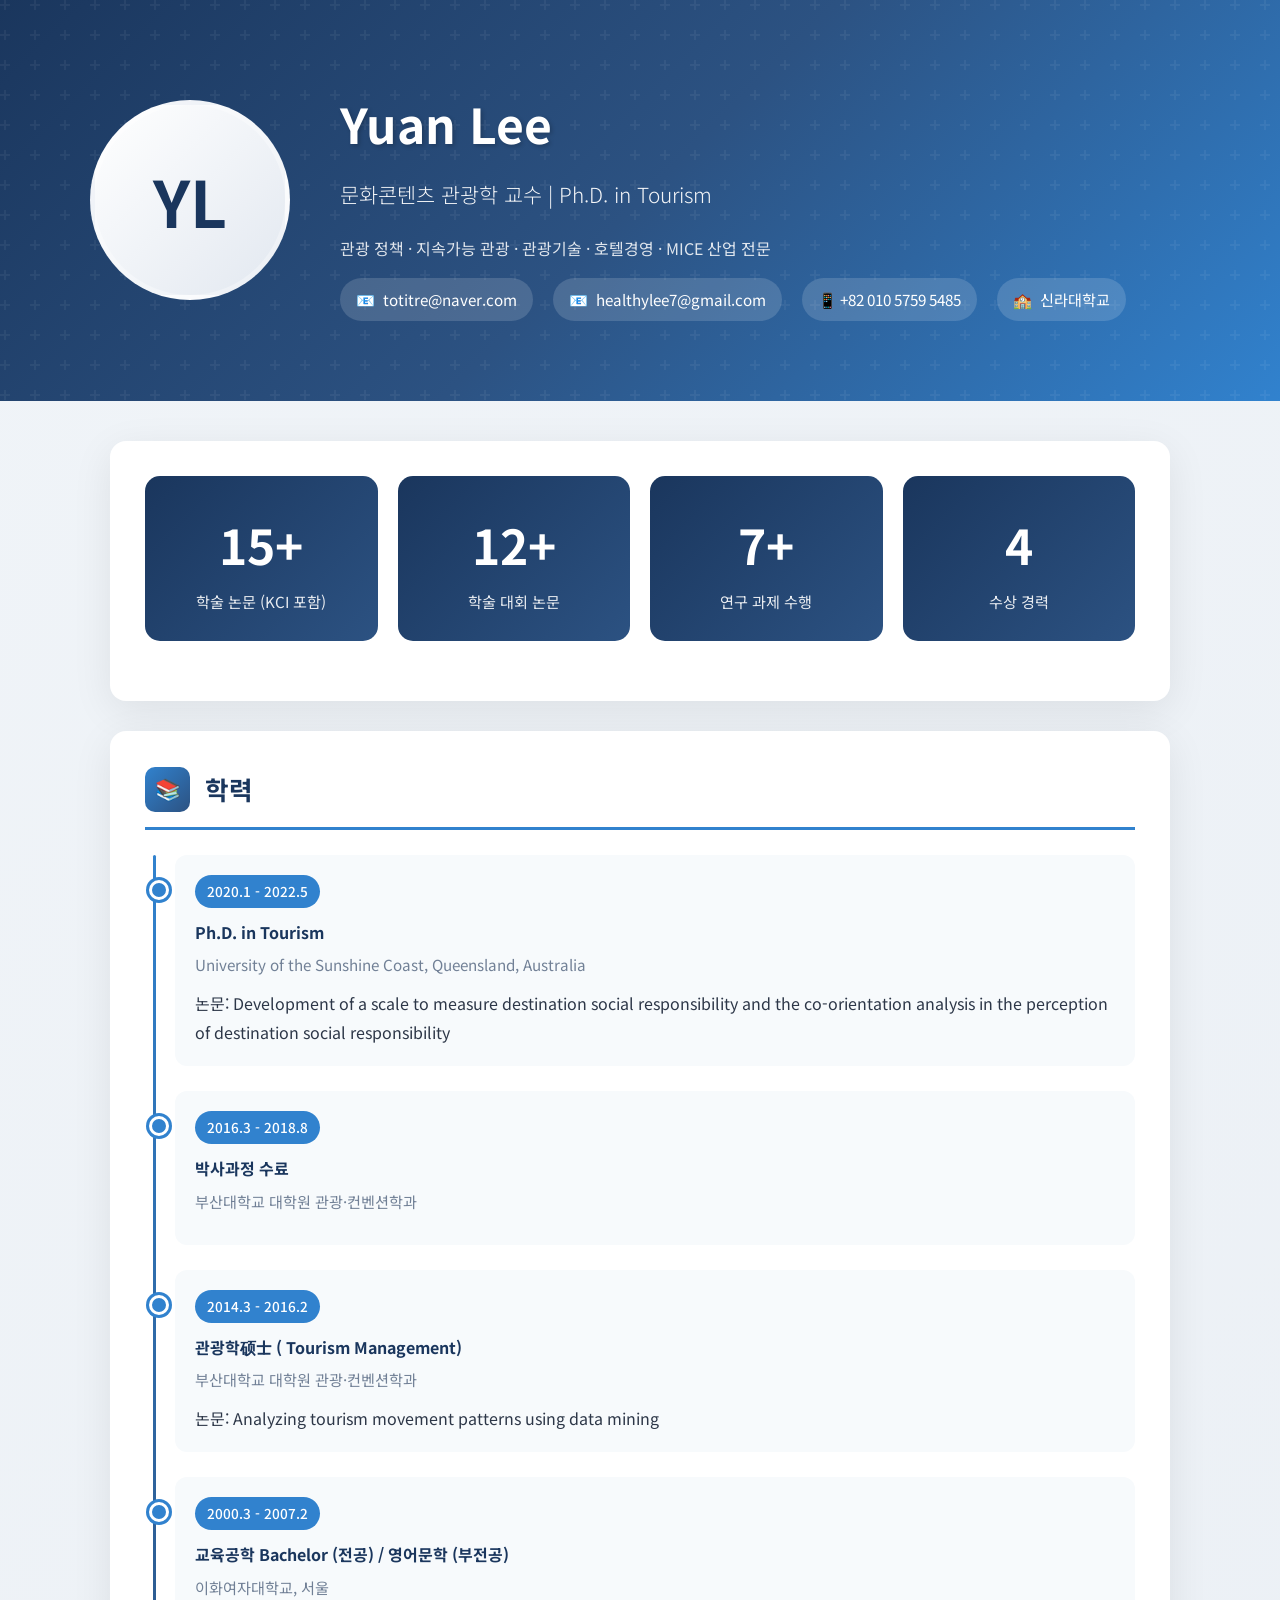
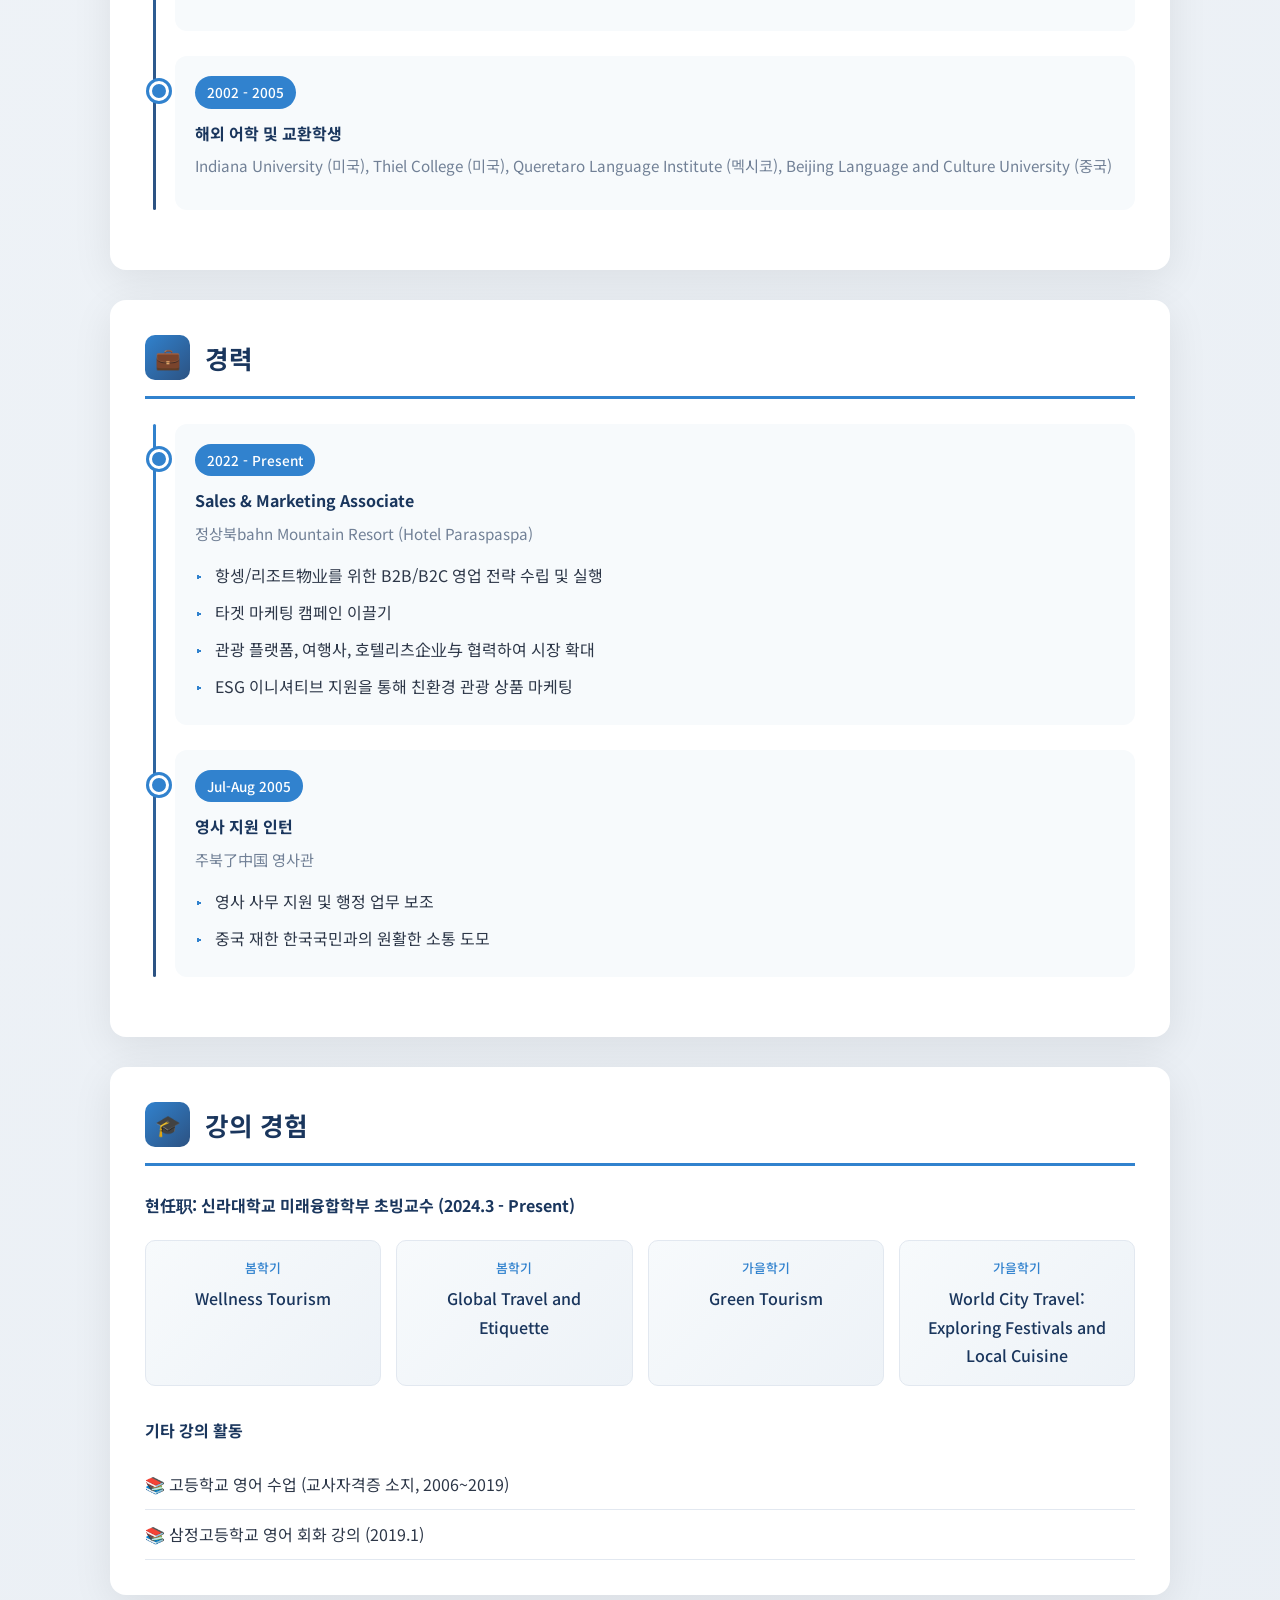
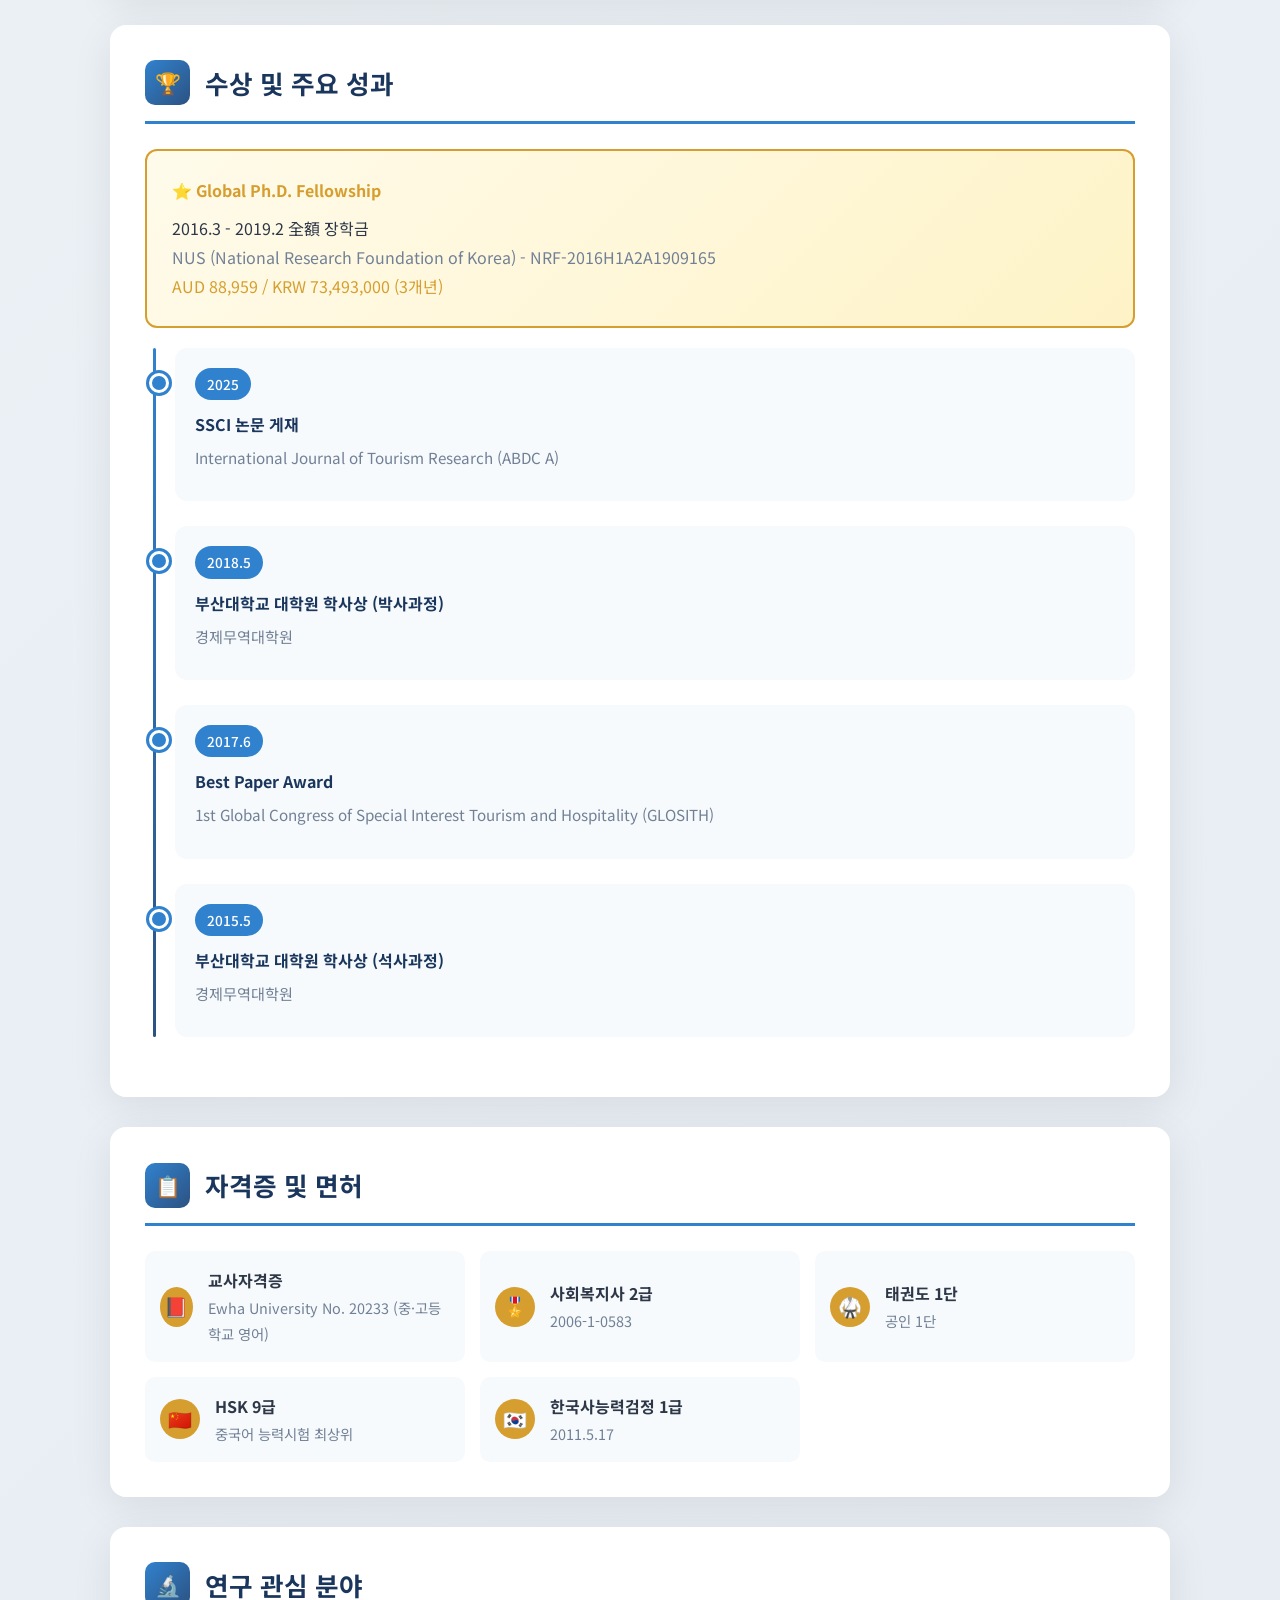
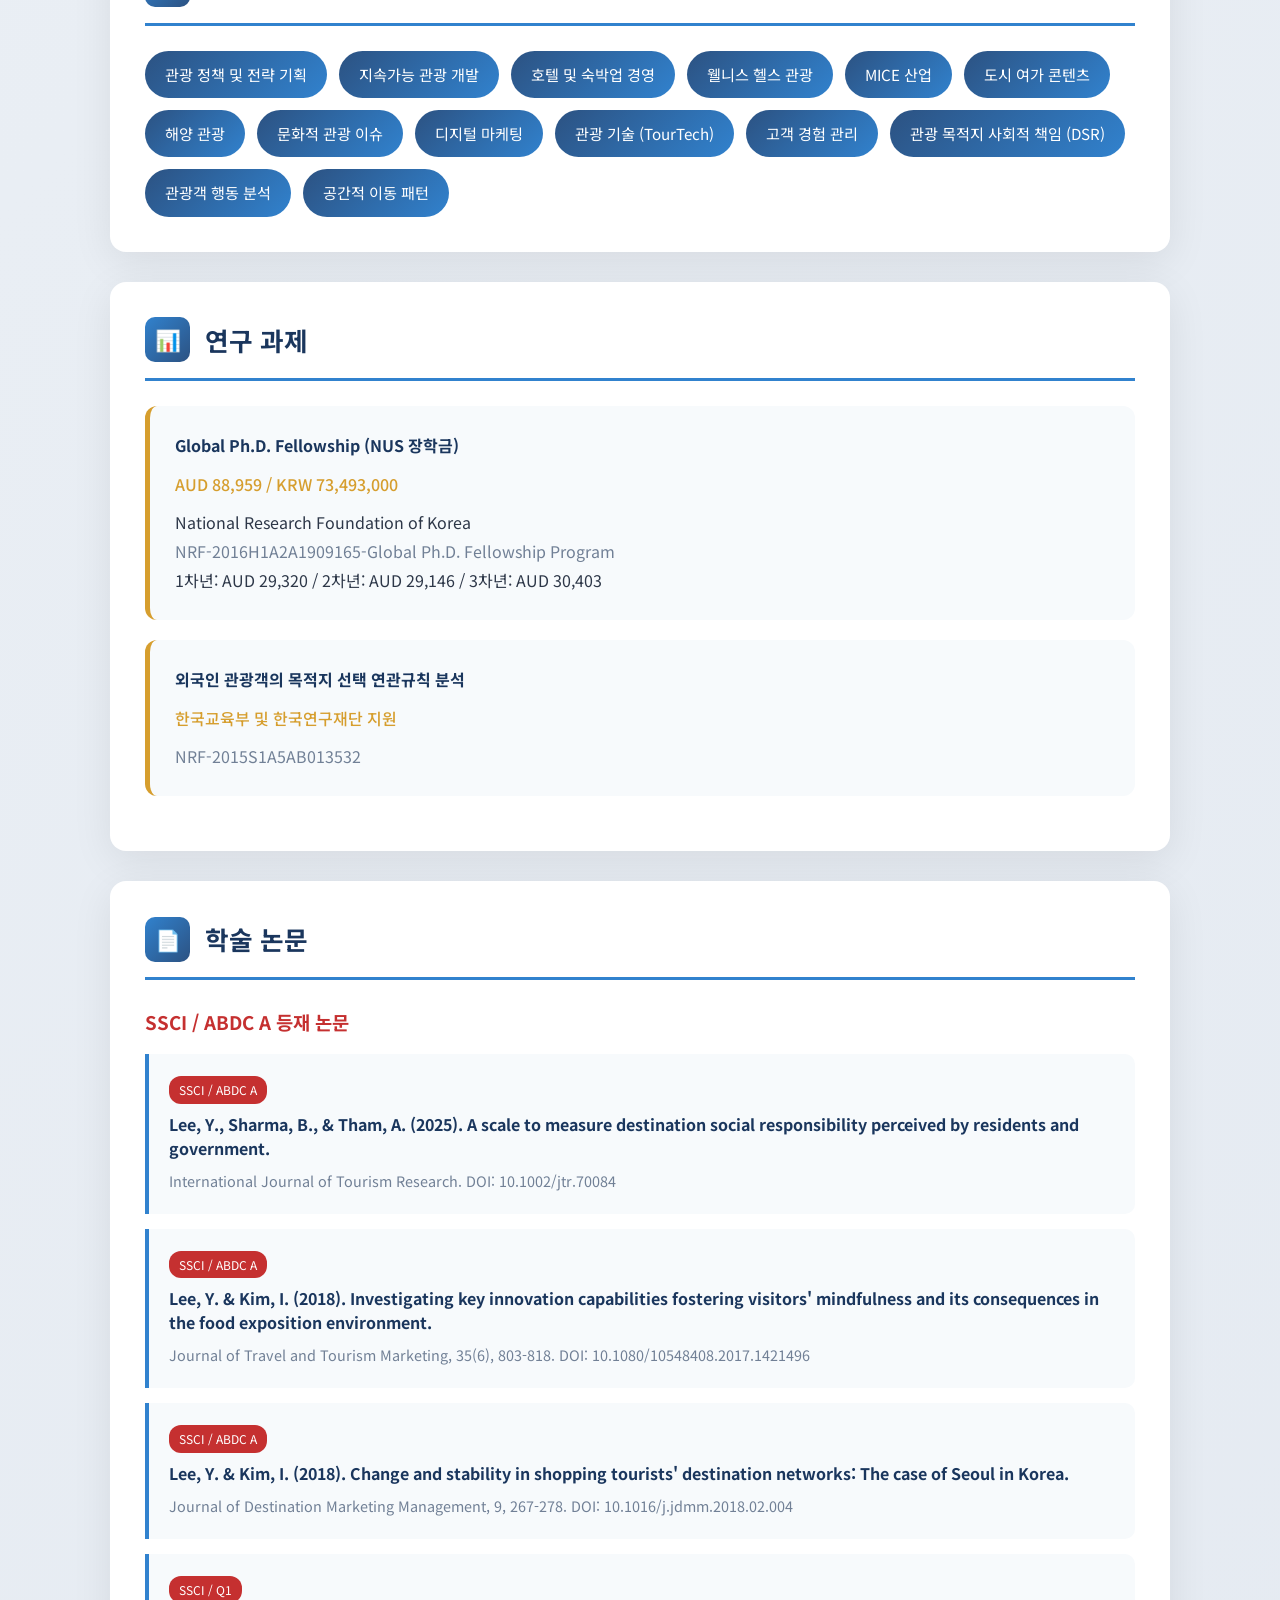
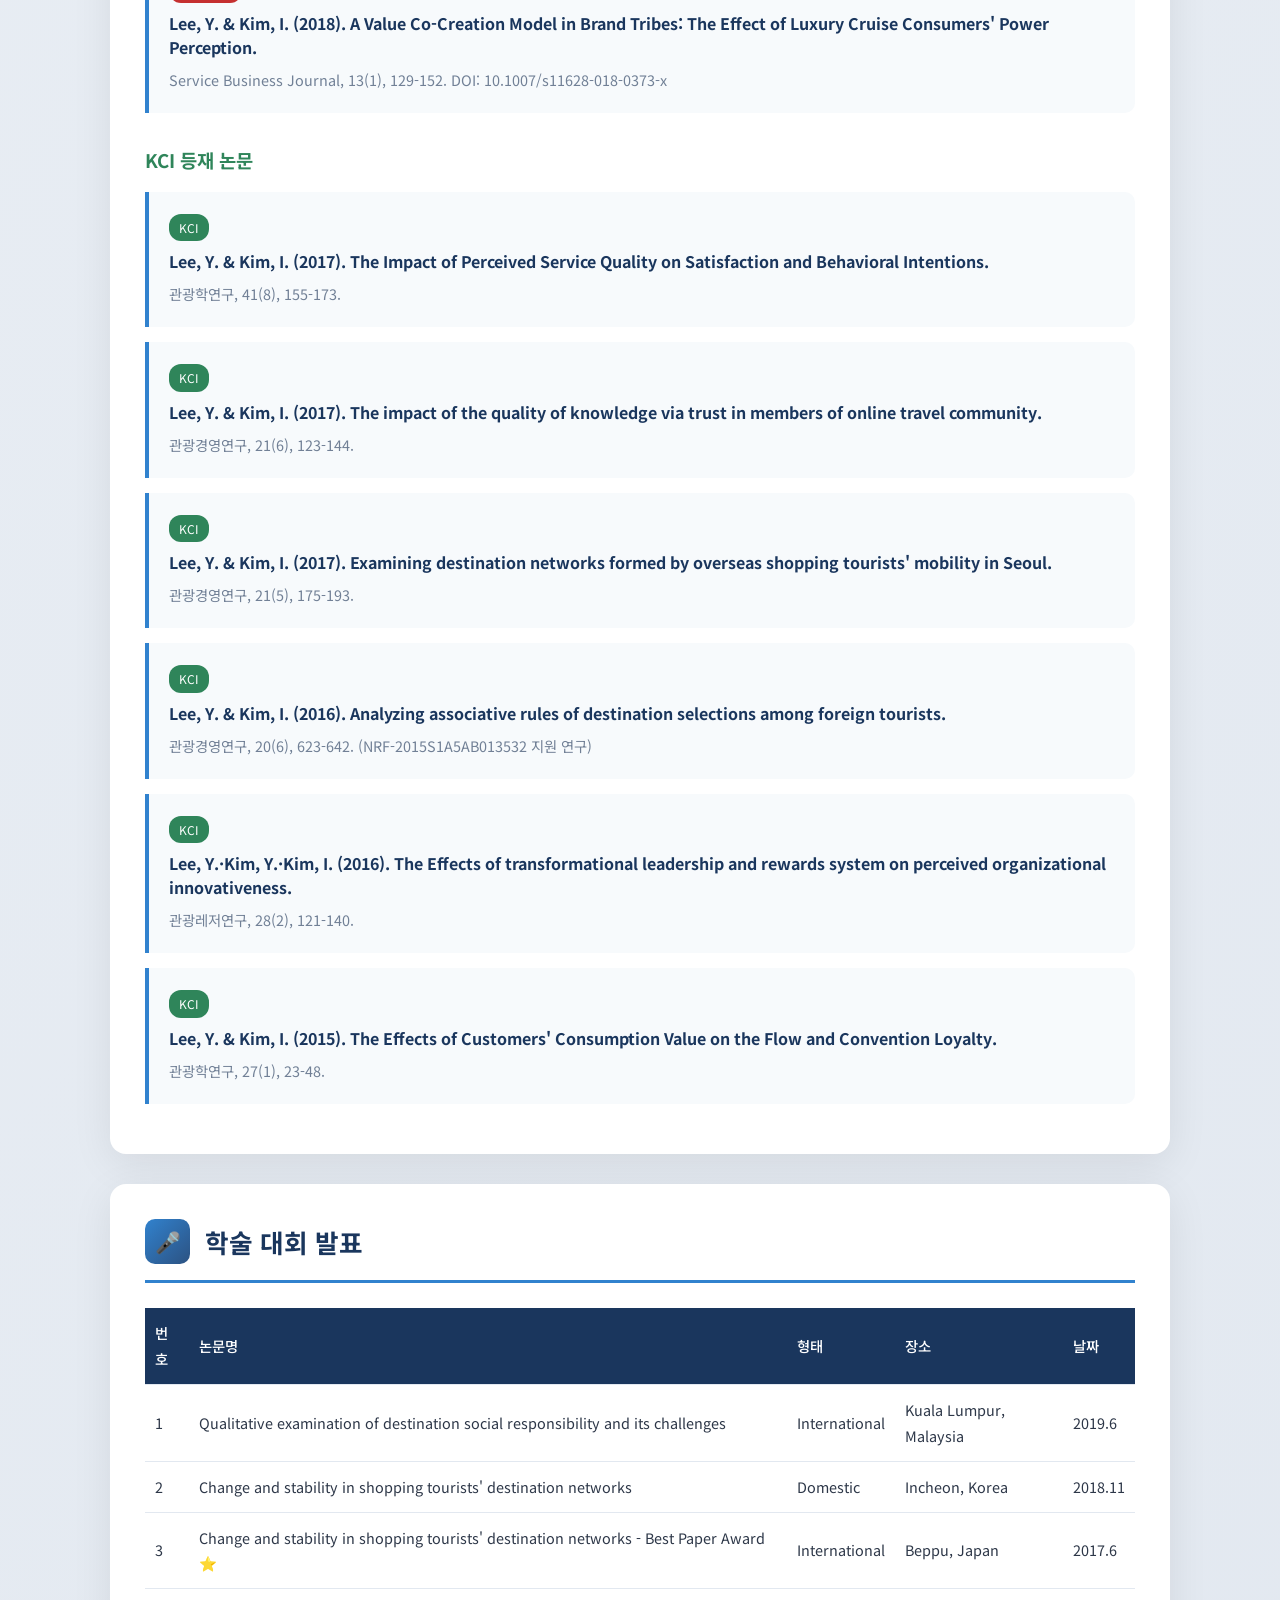
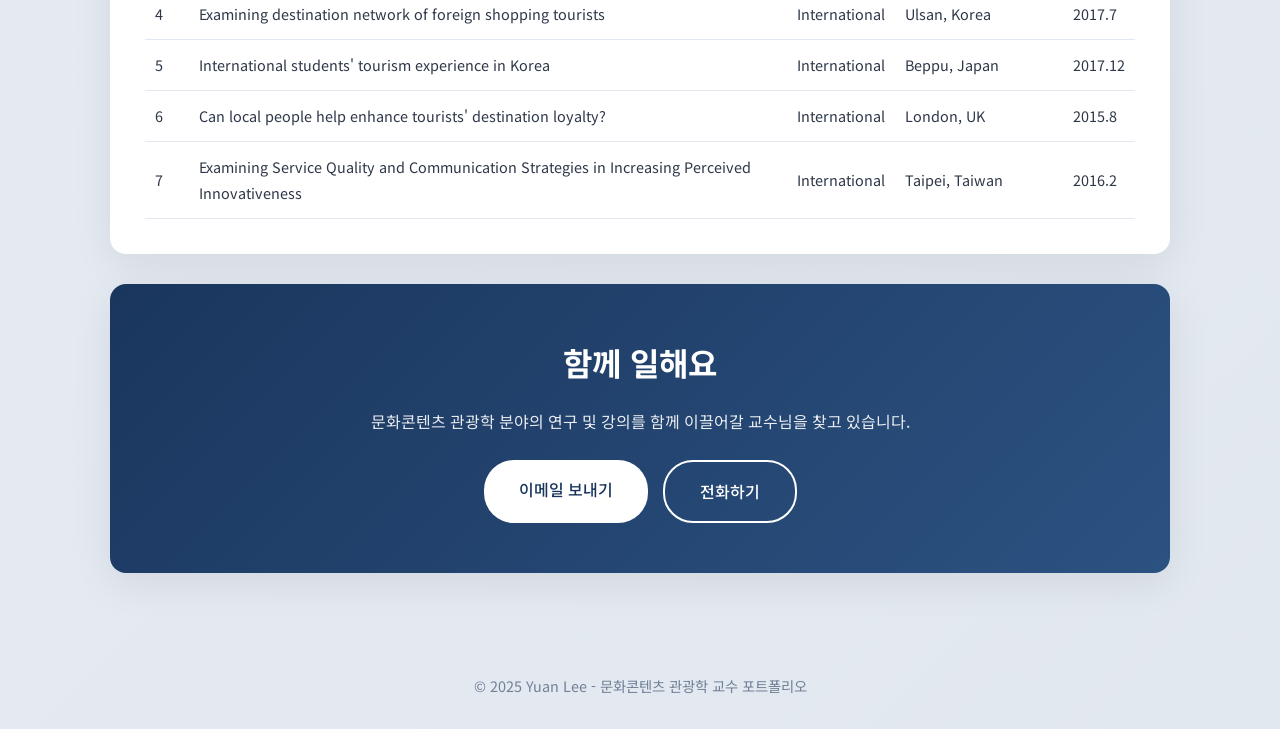
==== index.html @ a15c53d2 "Initial commit" ====
<!DOCTYPE html>
<html lang="ko">
<head>
  <meta charset="UTF-8">
  <meta name="viewport" content="width=device-width, initial-scale=1.0">
  <title>Yuan Lee - Professor CV</title>
  <link href="https://fonts.googleapis.com/css2?family=Noto+Sans+KR:wght@300;400;500;700&display=swap" rel="stylesheet">
  <style>
    * { margin: 0; padding: 0; box-sizing: border-box; }
    
    :root {
      --primary: #1a365d;
      --secondary: #2c5282;
      --accent: #3182ce;
      --gold: #d69e2e;
      --light: #f7fafc;
      --text: #2d3748;
      --muted: #718096;
    }
    
    body {
      font-family: 'Noto Sans KR', sans-serif;
      background: linear-gradient(135deg, #f0f4f8 0%, #e2e8f0 100%);
      color: var(--text);
      line-height: 1.8;
      min-height: 100vh;
    }
    
    .hero {
      background: linear-gradient(135deg, var(--primary) 0%, var(--secondary) 50%, var(--accent) 100%);
      color: white;
      padding: 80px 20px;
      position: relative;
      overflow: hidden;
    }
    
    .hero::before {
      content: '';
      position: absolute;
      top: 0;
      left: 0;
      right: 0;
      bottom: 0;
      background: url("data:image/svg+xml,%3Csvg width='60' height='60' viewBox='0 0 60 60' xmlns='http://www.w3.org/2000/svg'%3E%3Cg fill='none' fill-rule='evenodd'%3E%3Cg fill='%23ffffff' fill-opacity='0.05'%3E%3Cpath d='M36 34v-4h-2v4h-4v2h4v4h2v-4h4v-2h-4zm0-30V0h-2v4h-4v2h4v4h2V6h4V4h-4zM6 34v-4H4v4H0v2h4v4h2v-4h4v-2H6zM6 4V0H4v4H0v2h4v4h2V6h4V4H6z'/%3E%3C/g%3E%3C/g%3E%3C/svg%3E");
    }
    
    .hero-content {
      max-width: 1100px;
      margin: 0 auto;
      display: flex;
      align-items: center;
      gap: 50px;
      position: relative;
      z-index: 1;
    }
    
    .profile-img {
      width: 200px;
      height: 200px;
      border-radius: 50%;
      border: 5px solid rgba(255,255,255,0.3);
      background: linear-gradient(135deg, #fff 0%, #e2e8f0 100%);
      display: flex;
      align-items: center;
      justify-content: center;
      font-size: 4rem;
      color: var(--primary);
      font-weight: 700;
      flex-shrink: 0;
    }
    
    .hero-text h1 {
      font-size: 3rem;
      margin-bottom: 10px;
      text-shadow: 2px 2px 4px rgba(0,0,0,0.2);
    }
    
    .hero-text .title {
      font-size: 1.3rem;
      opacity: 0.95;
      margin-bottom: 20px;
      font-weight: 300;
    }
    
    .contact-info {
      display: flex;
      flex-wrap: wrap;
      gap: 20px;
      margin-top: 15px;
    }
    
    .contact-item {
      display: flex;
      align-items: center;
      gap: 8px;
      background: rgba(255,255,255,0.15);
      padding: 8px 16px;
      border-radius: 25px;
      font-size: 0.95rem;
    }
    
    .contact-item a {
      color: white;
      text-decoration: none;
    }
    
    .container {
      max-width: 1100px;
      margin: 0 auto;
      padding: 40px 20px;
    }
    
    .section {
      background: white;
      border-radius: 16px;
      padding: 35px;
      margin-bottom: 30px;
      box-shadow: 0 10px 40px rgba(0,0,0,0.08);
    }
    
    .section-title {
      display: flex;
      align-items: center;
      gap: 15px;
      margin-bottom: 25px;
      padding-bottom: 15px;
      border-bottom: 3px solid var(--accent);
    }
    
    .section-title h2 {
      color: var(--primary);
      font-size: 1.6rem;
    }
    
    .section-title .icon {
      width: 45px;
      height: 45px;
      background: linear-gradient(135deg, var(--accent), var(--secondary));
      border-radius: 10px;
      display: flex;
      align-items: center;
      justify-content: center;
      color: white;
      font-size: 1.3rem;
    }
    
    .info-grid {
      display: grid;
      grid-template-columns: repeat(auto-fit, minmax(280px, 1fr));
      gap: 20px;
    }
    
    .info-card {
      background: var(--light);
      padding: 20px;
      border-radius: 12px;
      border-left: 4px solid var(--accent);
    }
    
    .info-card h4 {
      color: var(--primary);
      margin-bottom: 10px;
      font-size: 1.1rem;
    }
    
    .timeline {
      position: relative;
      padding-left: 30px;
    }
    
    .timeline::before {
      content: '';
      position: absolute;
      left: 8px;
      top: 0;
      bottom: 0;
      width: 3px;
      background: linear-gradient(to bottom, var(--accent), var(--secondary));
      border-radius: 3px;
    }
    
    .timeline-item {
      position: relative;
      margin-bottom: 25px;
      padding: 20px;
      background: var(--light);
      border-radius: 12px;
      transition: transform 0.3s, box-shadow 0.3s;
    }
    
    .timeline-item:hover {
      transform: translateX(5px);
      box-shadow: 0 5px 20px rgba(0,0,0,0.1);
    }
    
    .timeline-item::before {
      content: '';
      position: absolute;
      left: -26px;
      top: 25px;
      width: 14px;
      height: 14px;
      background: var(--accent);
      border-radius: 50%;
      border: 3px solid white;
      box-shadow: 0 0 0 3px var(--accent);
    }
    
    .timeline-item .period {
      display: inline-block;
      background: var(--accent);
      color: white;
      padding: 4px 12px;
      border-radius: 20px;
      font-size: 0.85rem;
      font-weight: 500;
      margin-bottom: 10px;
    }
    
    .timeline-item h4 {
      color: var(--primary);
      margin-bottom: 5px;
    }
    
    .timeline-item .company {
      color: var(--muted);
      font-size: 0.95rem;
      margin-bottom: 10px;
    }
    
    .timeline-item ul {
      list-style: none;
      padding-left: 0;
    }
    
    .timeline-item li {
      padding: 4px 0;
      padding-left: 20px;
      position: relative;
    }
    
    .timeline-item li::before {
      content: "▸";
      position: absolute;
      left: 0;
      color: var(--accent);
    }
    
    .courses-grid {
      display: grid;
      grid-template-columns: repeat(auto-fit, minmax(220px, 1fr));
      gap: 15px;
    }
    
    .course-tag {
      background: linear-gradient(135deg, var(--light) 0%, #edf2f7 100%);
      padding: 15px 20px;
      border-radius: 10px;
      text-align: center;
      border: 1px solid #e2e8f0;
      transition: all 0.3s;
    }
    
    .course-tag:hover {
      border-color: var(--accent);
      transform: translateY(-3px);
      box-shadow: 0 5px 15px rgba(0,0,0,0.1);
    }
    
    .course-tag .semester {
      font-size: 0.8rem;
      color: var(--accent);
      font-weight: 500;
      margin-bottom: 5px;
    }
    
    .course-tag .name {
      font-weight: 500;
      color: var(--primary);
    }
    
    .skills-grid {
      display: flex;
      flex-wrap: wrap;
      gap: 12px;
    }
    
    .skill-tag {
      background: linear-gradient(135deg, var(--secondary), var(--accent));
      color: white;
      padding: 10px 20px;
      border-radius: 25px;
      font-size: 0.95rem;
      transition: transform 0.3s;
    }
    
    .skill-tag:hover {
      transform: scale(1.05);
    }
    
    .license-grid {
      display: grid;
      grid-template-columns: repeat(auto-fit, minmax(250px, 1fr));
      gap: 15px;
    }
    
    .license-item {
      display: flex;
      align-items: center;
      gap: 15px;
      padding: 15px;
      background: var(--light);
      border-radius: 10px;
    }
    
    .license-item .icon {
      width: 40px;
      height: 40px;
      background: var(--gold);
      border-radius: 50%;
      display: flex;
      align-items: center;
      justify-content: center;
      color: white;
      font-size: 1.2rem;
    }
    
    .award-highlight {
      background: linear-gradient(135deg, #fffbeb 0%, #fef3c7 100%);
      border: 2px solid var(--gold);
      border-radius: 12px;
      padding: 25px;
      margin-bottom: 20px;
    }
    
    .award-highlight h4 {
      color: var(--gold);
      margin-bottom: 10px;
    }
    
    .research-interest-table {
      width: 100%;
      border-collapse: collapse;
      margin-top: 15px;
    }
    
    .research-interest-table th,
    .research-interest-table td {
      padding: 15px;
      text-align: left;
      border-bottom: 1px solid #e2e8f0;
    }
    
    .research-interest-table th {
      background: var(--primary);
      color: white;
      font-weight: 500;
    }
    
    .research-interest-table tr:hover {
      background: var(--light);
    }
    
    .publication-list {
      list-style: none;
    }
    
    .publication-item {
      padding: 20px;
      border-left: 4px solid var(--accent);
      margin-bottom: 15px;
      background: var(--light);
      border-radius: 0 10px 10px 0;
      transition: transform 0.3s;
    }
    
    .publication-item:hover {
      transform: translateX(5px);
    }
    
    .publication-item .badge {
      display: inline-block;
      background: var(--accent);
      color: white;
      padding: 3px 10px;
      border-radius: 12px;
      font-size: 0.75rem;
      margin-bottom: 8px;
    }
    
    .publication-item .badge.ssci {
      background: #c53030;
    }
    
    .publication-item .badge.kci {
      background: #2f855a;
    }
    
    .publication-item h4 {
      color: var(--primary);
      font-size: 1rem;
      line-height: 1.5;
      margin-bottom: 8px;
    }
    
    .publication-item .meta {
      color: var(--muted);
      font-size: 0.9rem;
    }
    
    .publication-item a {
      color: var(--accent);
      text-decoration: none;
      display: inline-block;
      margin-top: 8px;
    }
    
    .publication-item a:hover {
      text-decoration: underline;
    }
    
    .stats-grid {
      display: grid;
      grid-template-columns: repeat(auto-fit, minmax(200px, 1fr));
      gap: 20px;
      margin-bottom: 25px;
    }
    
    .stat-card {
      text-align: center;
      padding: 25px;
      background: linear-gradient(135deg, var(--primary), var(--secondary));
      border-radius: 15px;
      color: white;
    }
    
    .stat-card .number {
      font-size: 3rem;
      font-weight: 700;
      display: block;
    }
    
    .stat-card .label {
      font-size: 0.95rem;
      opacity: 0.9;
    }
    
    .project-card {
      background: var(--light);
      padding: 25px;
      border-radius: 12px;
      margin-bottom: 20px;
      border-left: 5px solid var(--gold);
    }
    
    .project-card h4 {
      color: var(--primary);
      margin-bottom: 10px;
    }
    
    .project-card .funding {
      color: var(--gold);
      font-weight: 500;
      margin-bottom: 10px;
    }
    
    .conference-table {
      width: 100%;
      border-collapse: collapse;
      font-size: 0.9rem;
    }
    
    .conference-table th,
    .conference-table td {
      padding: 12px 10px;
      text-align: left;
      border-bottom: 1px solid #e2e8f0;
    }
    
    .conference-table th {
      background: var(--primary);
      color: white;
      font-weight: 500;
    }
    
    .conference-table tr:hover {
      background: var(--light);
    }
    
    .cta-section {
      background: linear-gradient(135deg, var(--primary), var(--secondary));
      color: white;
      padding: 50px;
      border-radius: 16px;
      text-align: center;
    }
    
    .cta-section h2 {
      font-size: 2rem;
      margin-bottom: 15px;
    }
    
    .cta-section p {
      opacity: 0.9;
      margin-bottom: 25px;
    }
    
    .cta-buttons {
      display: flex;
      justify-content: center;
      gap: 15px;
      flex-wrap: wrap;
    }
    
    .cta-btn {
      padding: 15px 35px;
      border-radius: 30px;
      text-decoration: none;
      font-weight: 500;
      transition: transform 0.3s, box-shadow 0.3s;
    }
    
    .cta-btn.primary {
      background: white;
      color: var(--primary);
    }
    
    .cta-btn.secondary {
      background: transparent;
      color: white;
      border: 2px solid white;
    }
    
    .cta-btn:hover {
      transform: translateY(-3px);
      box-shadow: 0 10px 30px rgba(0,0,0,0.2);
    }
    
    footer {
      text-align: center;
      padding: 30px;
      color: var(--muted);
      font-size: 0.9rem;
    }
    
    @media (max-width: 768px) {
      .hero-content {
        flex-direction: column;
        text-align: center;
      }
      
      .contact-info {
        justify-content: center;
      }
      
      .hero-text h1 {
        font-size: 2rem;
      }
      
      .section {
        padding: 25px 20px;
      }
      
      .stat-card .number {
        font-size: 2.5rem;
      }
    }
  </style>
</head>
<body>
  <header class="hero">
    <div class="hero-content">
      <div class="profile-img">YL</div>
      <div class="hero-text">
        <h1>Yuan Lee</h1>
        <p class="title">문화콘텐츠 관광학 교수 | Ph.D. in Tourism</p>
        <p style="opacity: 0.85; margin-bottom: 15px;">
          관광 정책 · 지속가능 관광 · 관광기술 · 호텔경영 · MICE 산업 전문
        </p>
        <div class="contact-info">
          <span class="contact-item">📧 <a href="mailto:totitre@naver.com">totitre@naver.com</a></span>
          <span class="contact-item">📧 <a href="mailto:healthylee7@gmail.com">healthylee7@gmail.com</a></span>
          <span class="contact-item">📱 +82 010 5759 5485</span>
          <span class="contact-item">🏫 <a href="https://future.silla.ac.kr" target="_blank">신라대학교</a></span>
        </div>
      </div>
    </div>
  </header>
  
  <main class="container">
    <section class="section">
      <div class="stats-grid">
        <div class="stat-card">
          <span class="number">15+</span>
          <span class="label"> 학술 논문 (KCI 포함)</span>
        </div>
        <div class="stat-card">
          <span class="number">12+</span>
          <span class="label"> 학술 대회 논문</span>
        </div>
        <div class="stat-card">
          <span class="number">7+</span>
          <span class="label"> 연구 과제 수행</span>
        </div>
        <div class="stat-card">
          <span class="number">4</span>
          <span class="label"> 수상 경력</span>
        </div>
      </div>
    </section>
    
    <section class="section">
      <div class="section-title">
        <div class="icon">📚</div>
        <h2>학력</h2>
      </div>
      <div class="timeline">
        <div class="timeline-item">
          <span class="period">2020.1 - 2022.5</span>
          <h4>Ph.D. in Tourism</h4>
          <p class="company">University of the Sunshine Coast, Queensland, Australia</p>
          <p>논문: Development of a scale to measure destination social responsibility and the co-orientation analysis in the perception of destination social responsibility</p>
        </div>
        <div class="timeline-item">
          <span class="period">2016.3 - 2018.8</span>
          <h4>박사과정 수료</h4>
          <p class="company">부산대학교 대학원 관광·컨벤션학과</p>
        </div>
        <div class="timeline-item">
          <span class="period">2014.3 - 2016.2</span>
          <h4> 관광학硕士 ( Tourism Management)</h4>
          <p class="company">부산대학교 대학원 관광·컨벤션학과</p>
          <p>논문: Analyzing tourism movement patterns using data mining</p>
        </div>
        <div class="timeline-item">
          <span class="period">2000.3 - 2007.2</span>
          <h4> 교육공학 Bachelor (전공) / 영어문학 (부전공)</h4>
          <p class="company">이화여자대학교, 서울</p>
        </div>
        <div class="timeline-item">
          <span class="period">2002 - 2005</span>
          <h4> 해외 어학 및 교환학생</h4>
          <p class="company">Indiana University (미국), Thiel College (미국), Queretaro Language Institute (멕시코), Beijing Language and Culture University (중국)</p>
        </div>
      </div>
    </section>
    
    <section class="section">
      <div class="section-title">
        <div class="icon">💼</div>
        <h2>경력</h2>
      </div>
      <div class="timeline">
        <div class="timeline-item">
          <span class="period">2022 - Present</span>
          <h4> Sales & Marketing Associate</h4>
          <p class="company">정상북bahn Mountain Resort (Hotel Paraspaspa)</p>
          <ul>
            <li>항셍/리조트物业를 위한 B2B/B2C 영업 전략 수립 및 실행</li>
            <li>타겟 마케팅 캠페인 이끌기</li>
            <li>관광 플랫폼, 여행사, 호텔리츠企业与 협력하여 시장 확대</li>
            <li>ESG 이니셔티브 지원을 통해 친환경 관광 상품 마케팅</li>
          </ul>
        </div>
        <div class="timeline-item">
          <span class="period">Jul-Aug 2005</span>
          <h4> 영사 지원 인턴</h4>
          <p class="company">주북了中国 영사관</p>
          <ul>
            <li>영사 사무 지원 및 행정 업무 보조</li>
            <li>중국 재한 한국국민과의 원활한 소통 도모</li>
          </ul>
        </div>
      </div>
    </section>
    
    <section class="section">
      <div class="section-title">
        <div class="icon">🎓</div>
        <h2>강의 경험</h2>
      </div>
      <div style="margin-bottom: 20px;">
        <h4 style="color: var(--primary); margin-bottom: 15px;">현任职: 신라대학교 미래융합학부 초빙교수 (2024.3 - Present)</h4>
      </div>
      <div class="courses-grid">
        <div class="course-tag">
          <div class="semester">봄학기</div>
          <div class="name">Wellness Tourism</div>
        </div>
        <div class="course-tag">
          <div class="semester">봄학기</div>
          <div class="name">Global Travel and Etiquette</div>
        </div>
        <div class="course-tag">
          <div class="semester">가을학기</div>
          <div class="name">Green Tourism</div>
        </div>
        <div class="course-tag">
          <div class="semester">가을학기</div>
          <div class="name">World City Travel: Exploring Festivals and Local Cuisine</div>
        </div>
      </div>
      
      <div style="margin-top: 30px;">
        <h4 style="color: var(--primary); margin-bottom: 15px;">기타 강의 활동</h4>
        <ul style="list-style: none;">
          <li style="padding: 10px 0; border-bottom: 1px solid #e2e8f0;">📚 고등학교 영어 수업 (교사자격증 소지, 2006~2019)</li>
          <li style="padding: 10px 0; border-bottom: 1px solid #e2e8f0;">📚 삼정고등학교 영어 회화 강의 (2019.1)</li>
        </ul>
      </div>
    </section>
    
    <section class="section">
      <div class="section-title">
        <div class="icon">🏆</div>
        <h2>수상 및 주요 성과</h2>
      </div>
      
      <div class="award-highlight">
        <h4>⭐ Global Ph.D. Fellowship</h4>
        <p>2016.3 - 2019.2 全額 장학금</p>
        <p style="color: var(--muted);">NUS (National Research Foundation of Korea) - NRF-2016H1A2A1909165</p>
        <p style="color: var(--gold);">AUD 88,959 / KRW 73,493,000 (3개년)</p>
      </div>
      
      <div class="timeline">
        <div class="timeline-item">
          <span class="period">2025</span>
          <h4>SSCI 논문 게재</h4>
          <p class="company">International Journal of Tourism Research (ABDC A)</p>
        </div>
        <div class="timeline-item">
          <span class="period">2018.5</span>
          <h4>부산대학교 대학원 학사상 (박사과정)</h4>
          <p class="company">경제무역대학원</p>
        </div>
        <div class="timeline-item">
          <span class="period">2017.6</span>
          <h4>Best Paper Award</h4>
          <p class="company">1st Global Congress of Special Interest Tourism and Hospitality (GLOSITH)</p>
        </div>
        <div class="timeline-item">
          <span class="period">2015.5</span>
          <h4>부산대학교 대학원 학사상 (석사과정)</h4>
          <p class="company">경제무역대학원</p>
        </div>
      </div>
    </section>
    
    <section class="section">
      <div class="section-title">
        <div class="icon">📋</div>
        <h2>자격증 및 면허</h2>
      </div>
      <div class="license-grid">
        <div class="license-item">
          <div class="icon">📕</div>
          <div>
            <strong>교사자격증</strong>
            <p style="color: var(--muted); font-size: 0.9rem;">Ewha University No. 20233 (중·고등학교 영어)</p>
          </div>
        </div>
        <div class="license-item">
          <div class="icon">🎖️</div>
          <div>
            <strong>사회복지사 2급</strong>
            <p style="color: var(--muted); font-size: 0.9rem;">2006-1-0583</p>
          </div>
        </div>
        <div class="license-item">
          <div class="icon">🥋</div>
          <div>
            <strong>태권도 1단</strong>
            <p style="color: var(--muted); font-size: 0.9rem;">공인 1단</p>
          </div>
        </div>
        <div class="license-item">
          <div class="icon">🇨🇳</div>
          <div>
            <strong>HSK 9급</strong>
            <p style="color: var(--muted); font-size: 0.9rem;">중국어 능력시험 최상위</p>
          </div>
        </div>
        <div class="license-item">
          <div class="icon">🇰🇷</div>
          <div>
            <strong>한국사능력검정 1급</strong>
            <p style="color: var(--muted); font-size: 0.9rem;">2011.5.17</p>
          </div>
        </div>
      </div>
    </section>
    
    <section class="section">
      <div class="section-title">
        <div class="icon">🔬</div>
        <h2>연구 관심 분야</h2>
      </div>
      <div class="skills-grid">
        <span class="skill-tag">관광 정책 및 전략 기획</span>
        <span class="skill-tag">지속가능 관광 개발</span>
        <span class="skill-tag">호텔 및 숙박업 경영</span>
        <span class="skill-tag">웰니스 헬스 관광</span>
        <span class="skill-tag">MICE 산업</span>
        <span class="skill-tag">도시 여가 콘텐츠</span>
        <span class="skill-tag">해양 관광</span>
        <span class="skill-tag">문화적 관광 이슈</span>
        <span class="skill-tag">디지털 마케팅</span>
        <span class="skill-tag">관광 기술 (TourTech)</span>
        <span class="skill-tag">고객 경험 관리</span>
        <span class="skill-tag">관광 목적지 사회적 책임 (DSR)</span>
        <span class="skill-tag">관광객 행동 분석</span>
        <span class="skill-tag">공간적 이동 패턴</span>
      </div>
    </section>
    
    <section class="section">
      <div class="section-title">
        <div class="icon">📊</div>
        <h2>연구 과제</h2>
      </div>
      <div class="project-card">
        <h4>Global Ph.D. Fellowship (NUS 장학금)</h4>
        <p class="funding">AUD 88,959 / KRW 73,493,000</p>
        <p>National Research Foundation of Korea</p>
        <p style="color: var(--muted);">NRF-2016H1A2A1909165-Global Ph.D. Fellowship Program</p>
        <p>1차년: AUD 29,320 / 2차년: AUD 29,146 / 3차년: AUD 30,403</p>
      </div>
      <div class="project-card">
        <h4>외국인 관광객의 목적지 선택 연관규칙 분석</h4>
        <p class="funding">한국교육부 및 한국연구재단 지원</p>
        <p style="color: var(--muted);">NRF-2015S1A5AB013532</p>
      </div>
    </section>
    
    <section class="section">
      <div class="section-title">
        <div class="icon">📄</div>
        <h2>학술 논문</h2>
      </div>
      
      <h3 style="color: #c53030; margin: 20px 0 15px;">SSCI / ABDC A 등재 논문</h3>
      <ul class="publication-list">
        <li class="publication-item">
          <span class="badge ssci">SSCI / ABDC A</span>
          <h4>Lee, Y., Sharma, B., & Tham, A. (2025). A scale to measure destination social responsibility perceived by residents and government.</h4>
          <p class="meta">International Journal of Tourism Research. DOI: 10.1002/jtr.70084</p>
        </li>
        <li class="publication-item">
          <span class="badge ssci">SSCI / ABDC A</span>
          <h4>Lee, Y. & Kim, I. (2018). Investigating key innovation capabilities fostering visitors' mindfulness and its consequences in the food exposition environment.</h4>
          <p class="meta">Journal of Travel and Tourism Marketing, 35(6), 803-818. DOI: 10.1080/10548408.2017.1421496</p>
        </li>
        <li class="publication-item">
          <span class="badge ssci">SSCI / ABDC A</span>
          <h4>Lee, Y. & Kim, I. (2018). Change and stability in shopping tourists' destination networks: The case of Seoul in Korea.</h4>
          <p class="meta">Journal of Destination Marketing Management, 9, 267-278. DOI: 10.1016/j.jdmm.2018.02.004</p>
        </li>
        <li class="publication-item">
          <span class="badge ssci">SSCI / Q1</span>
          <h4>Lee, Y. & Kim, I. (2018). A Value Co-Creation Model in Brand Tribes: The Effect of Luxury Cruise Consumers' Power Perception.</h4>
          <p class="meta">Service Business Journal, 13(1), 129-152. DOI: 10.1007/s11628-018-0373-x</p>
        </li>
      </ul>
      
      <h3 style="color: #2f855a; margin: 30px 0 15px;">KCI 등재 논문</h3>
      <ul class="publication-list">
        <li class="publication-item">
          <span class="badge kci">KCI</span>
          <h4>Lee, Y. & Kim, I. (2017). The Impact of Perceived Service Quality on Satisfaction and Behavioral Intentions.</h4>
          <p class="meta">관광학연구, 41(8), 155-173.</p>
        </li>
        <li class="publication-item">
          <span class="badge kci">KCI</span>
          <h4>Lee, Y. & Kim, I. (2017). The impact of the quality of knowledge via trust in members of online travel community.</h4>
          <p class="meta">관광경영연구, 21(6), 123-144.</p>
        </li>
        <li class="publication-item">
          <span class="badge kci">KCI</span>
          <h4>Lee, Y. & Kim, I. (2017). Examining destination networks formed by overseas shopping tourists' mobility in Seoul.</h4>
          <p class="meta">관광경영연구, 21(5), 175-193.</p>
        </li>
        <li class="publication-item">
          <span class="badge kci">KCI</span>
          <h4>Lee, Y. & Kim, I. (2016). Analyzing associative rules of destination selections among foreign tourists.</h4>
          <p class="meta">관광경영연구, 20(6), 623-642. (NRF-2015S1A5AB013532 지원 연구)</p>
        </li>
        <li class="publication-item">
          <span class="badge kci">KCI</span>
          <h4>Lee, Y.·Kim, Y.·Kim, I. (2016). The Effects of transformational leadership and rewards system on perceived organizational innovativeness.</h4>
          <p class="meta">관광레저연구, 28(2), 121-140.</p>
        </li>
        <li class="publication-item">
          <span class="badge kci">KCI</span>
          <h4>Lee, Y. & Kim, I. (2015). The Effects of Customers' Consumption Value on the Flow and Convention Loyalty.</h4>
          <p class="meta">관광학연구, 27(1), 23-48.</p>
        </li>
      </ul>
    </section>
    
    <section class="section">
      <div class="section-title">
        <div class="icon">🎤</div>
        <h2>학술 대회 발표</h2>
      </div>
      <div style="overflow-x: auto;">
        <table class="conference-table">
          <thead>
            <tr>
              <th>번호</th>
              <th>논문명</th>
              <th>형태</th>
              <th>장소</th>
              <th>날짜</th>
            </tr>
          </thead>
          <tbody>
            <tr>
              <td>1</td>
              <td>Qualitative examination of destination social responsibility and its challenges</td>
              <td>International</td>
              <td>Kuala Lumpur, Malaysia</td>
              <td>2019.6</td>
            </tr>
            <tr>
              <td>2</td>
              <td>Change and stability in shopping tourists' destination networks</td>
              <td>Domestic</td>
              <td>Incheon, Korea</td>
              <td>2018.11</td>
            </tr>
            <tr>
              <td>3</td>
              <td>Change and stability in shopping tourists' destination networks - Best Paper Award ⭐</td>
              <td>International</td>
              <td>Beppu, Japan</td>
              <td>2017.6</td>
            </tr>
            <tr>
              <td>4</td>
              <td>Examining destination network of foreign shopping tourists</td>
              <td>International</td>
              <td>Ulsan, Korea</td>
              <td>2017.7</td>
            </tr>
            <tr>
              <td>5</td>
              <td>International students' tourism experience in Korea</td>
              <td>International</td>
              <td>Beppu, Japan</td>
              <td>2017.12</td>
            </tr>
            <tr>
              <td>6</td>
              <td>Can local people help enhance tourists' destination loyalty?</td>
              <td>International</td>
              <td>London, UK</td>
              <td>2015.8</td>
            </tr>
            <tr>
              <td>7</td>
              <td>Examining Service Quality and Communication Strategies in Increasing Perceived Innovativeness</td>
              <td>International</td>
              <td>Taipei, Taiwan</td>
              <td>2016.2</td>
            </tr>
          </tbody>
        </table>
      </div>
    </section>
    
    <section class="section cta-section">
      <h2>함께 일해요</h2>
      <p>문화콘텐츠 관광학 분야의 연구 및 강의를 함께 이끌어갈 교수님을 찾고 있습니다.</p>
      <div class="cta-buttons">
        <a href="mailto:totitre@naver.com" class="cta-btn primary">이메일 보내기</a>
        <a href="tel:+821057595485" class="cta-btn secondary">전화하기</a>
      </div>
    </section>
  </main>
  
  <footer>
    <p>© 2025 Yuan Lee - 문화콘텐츠 관광학 교수 포트폴리오</p>
  </footer>
</body>
</html>
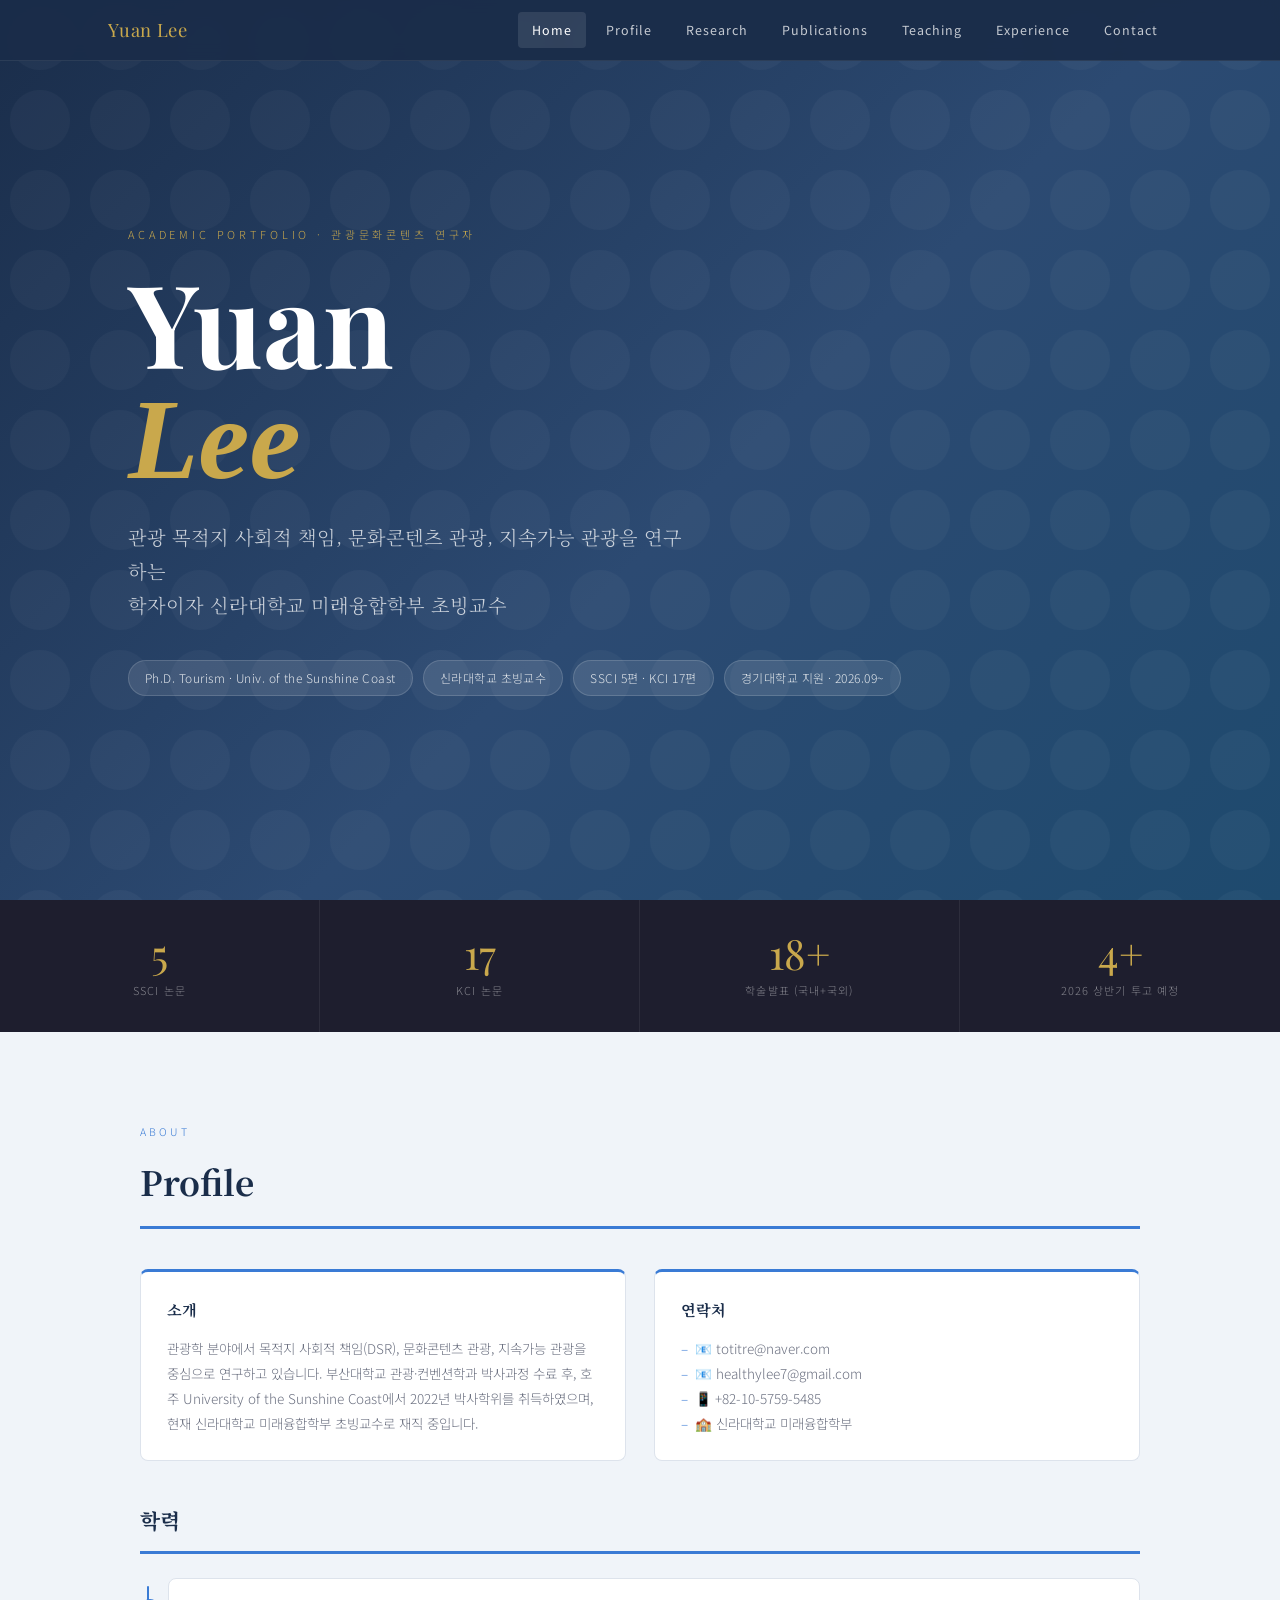
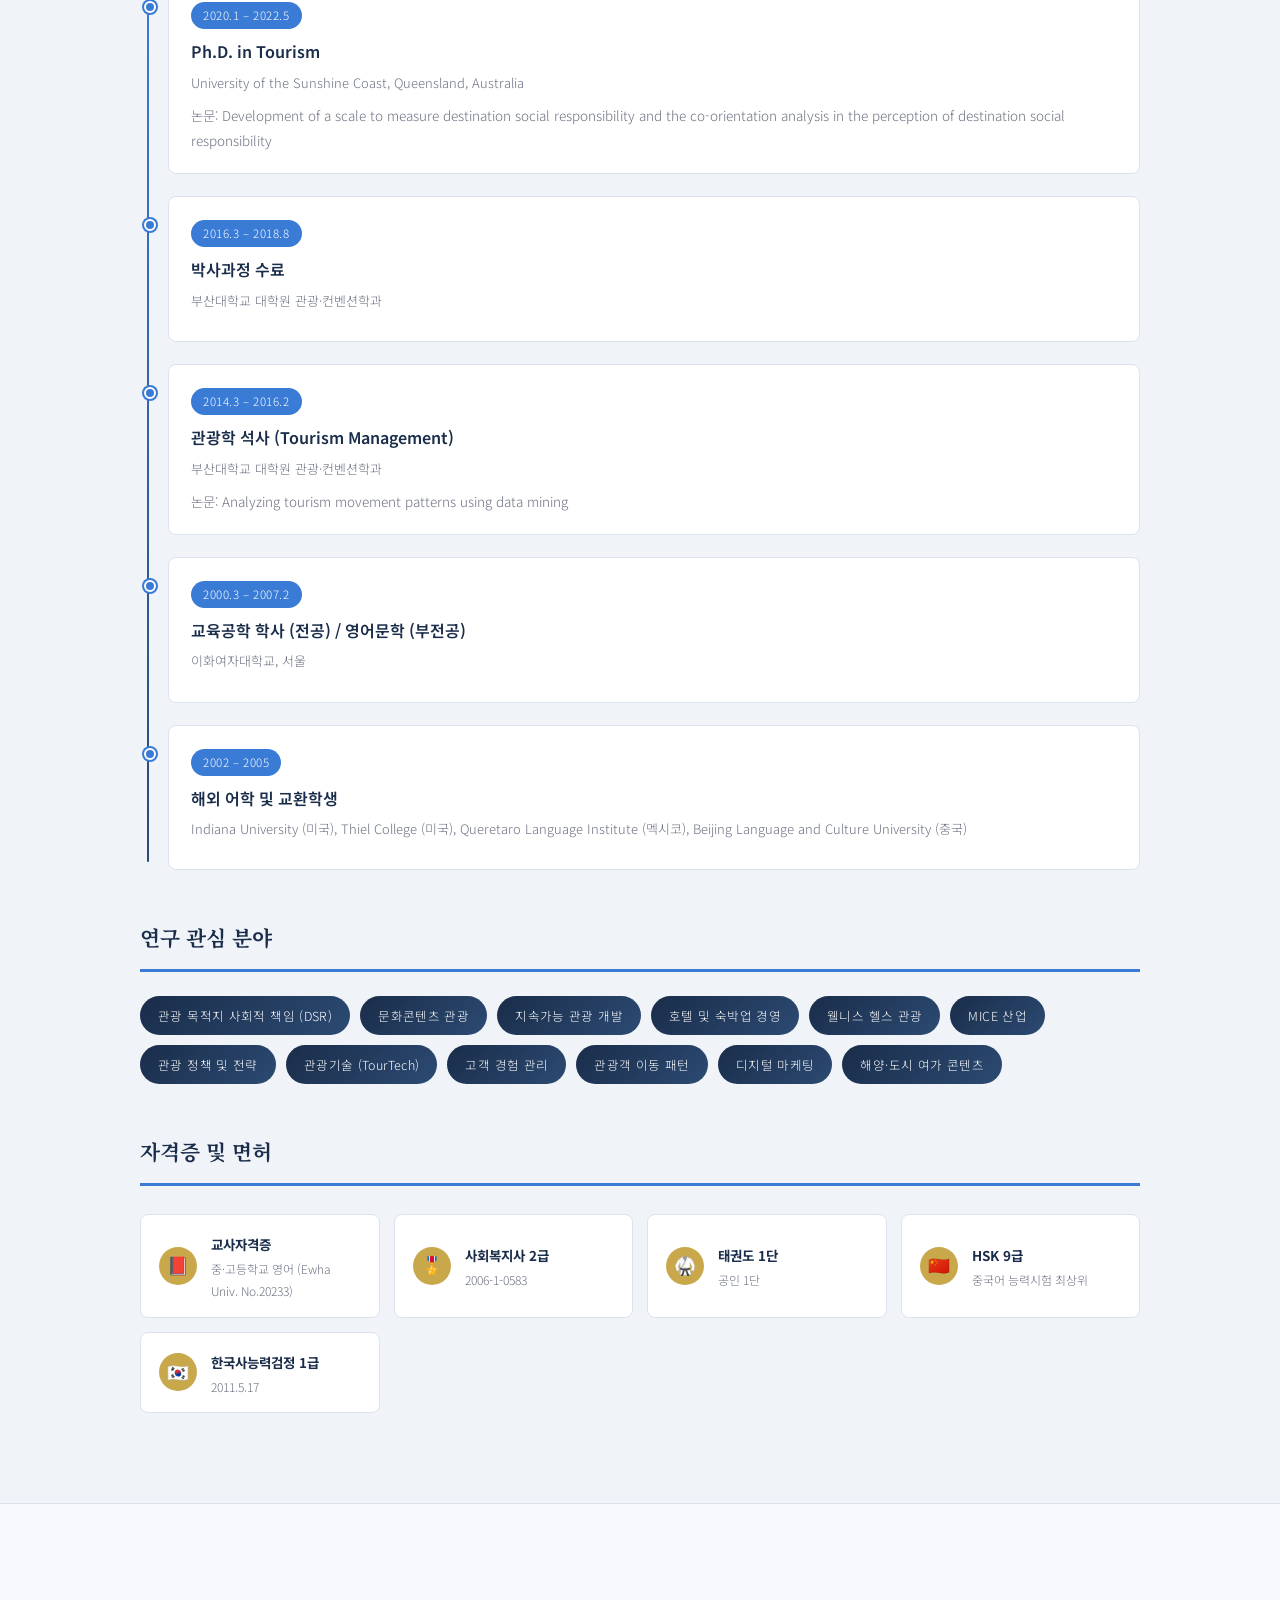
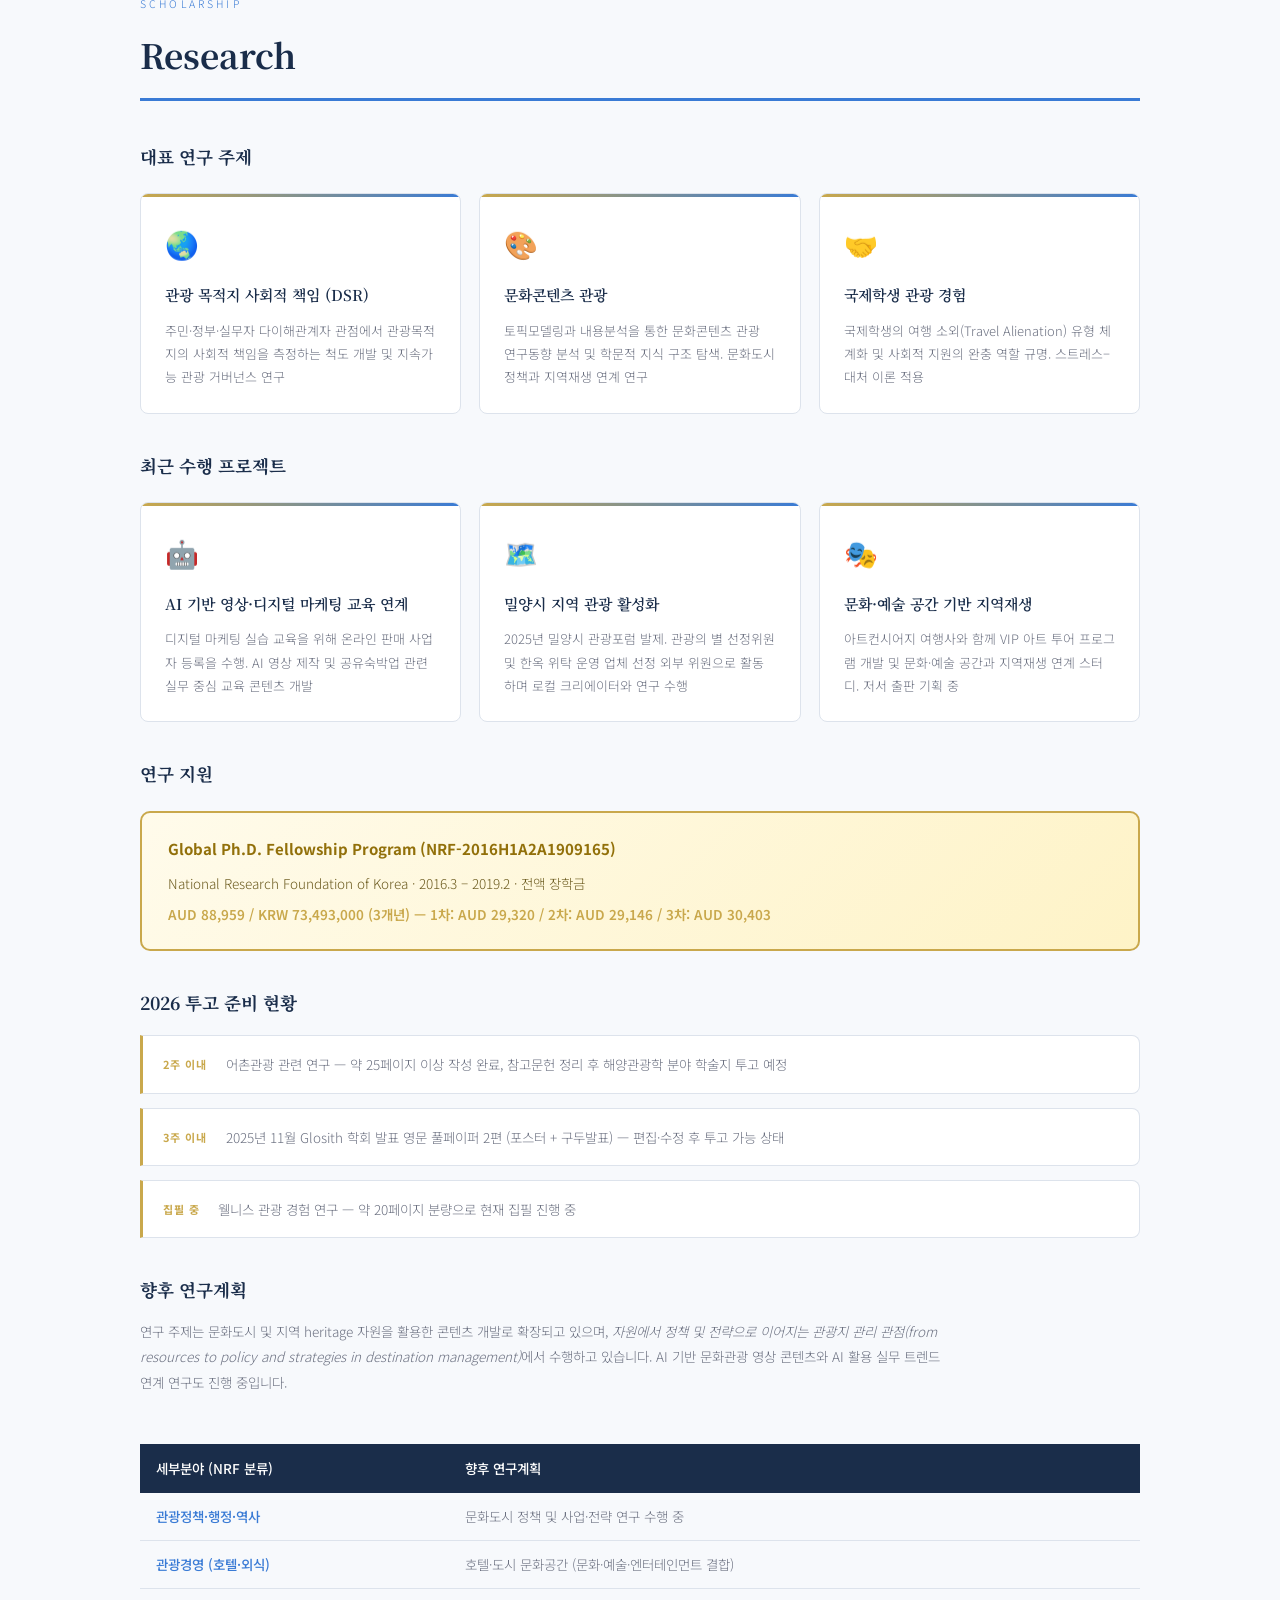
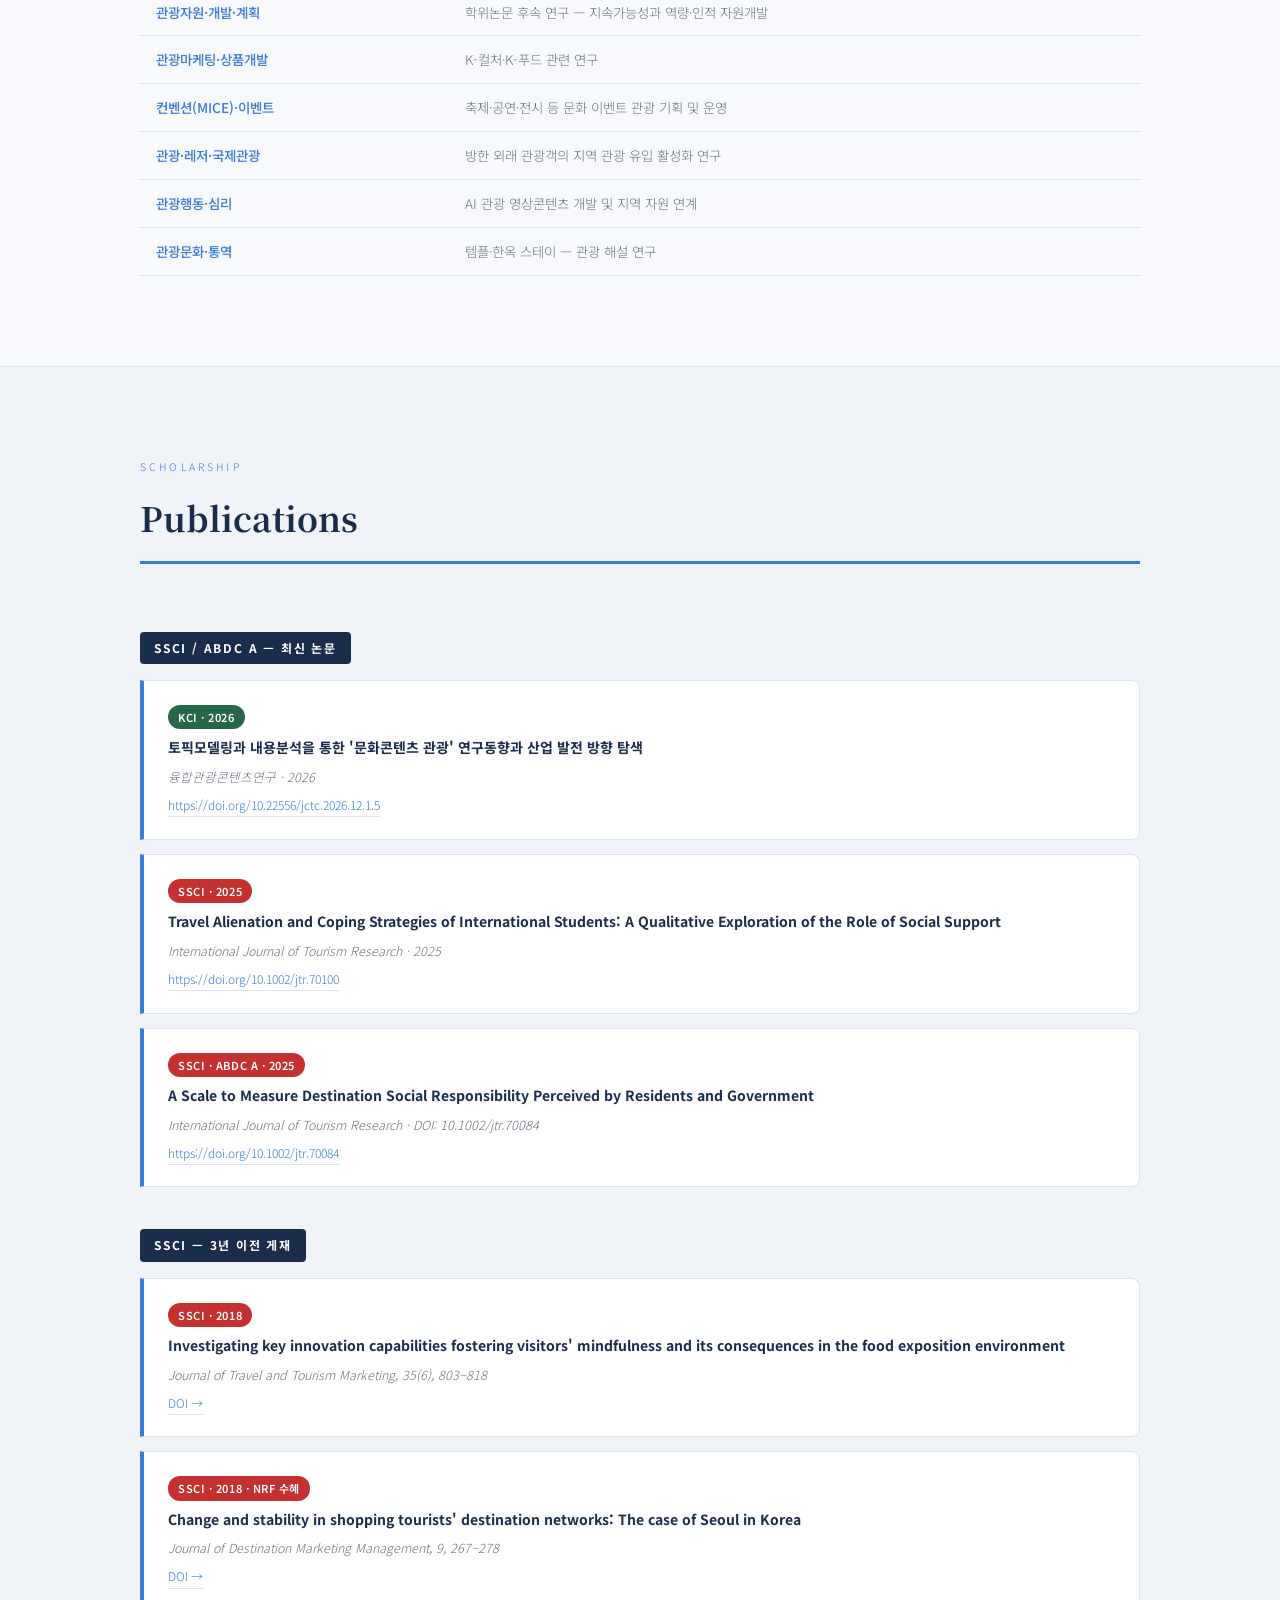
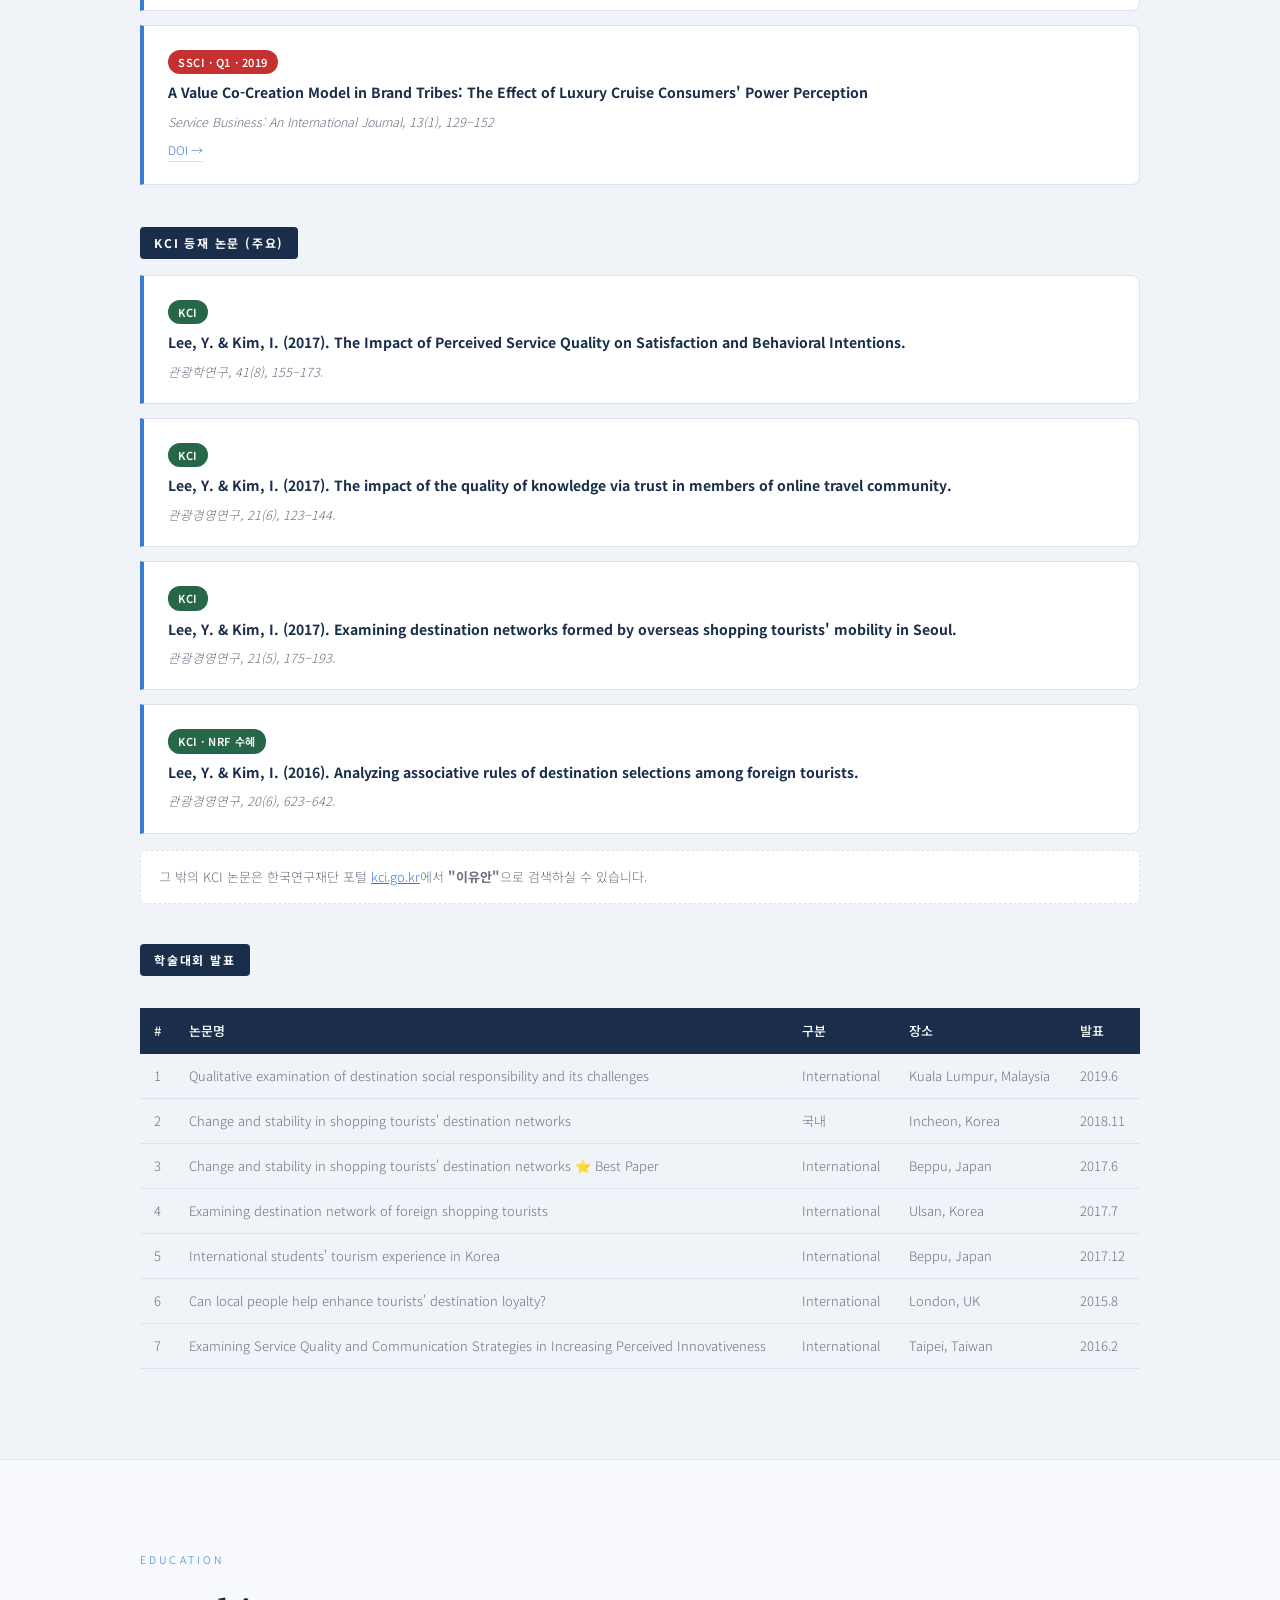
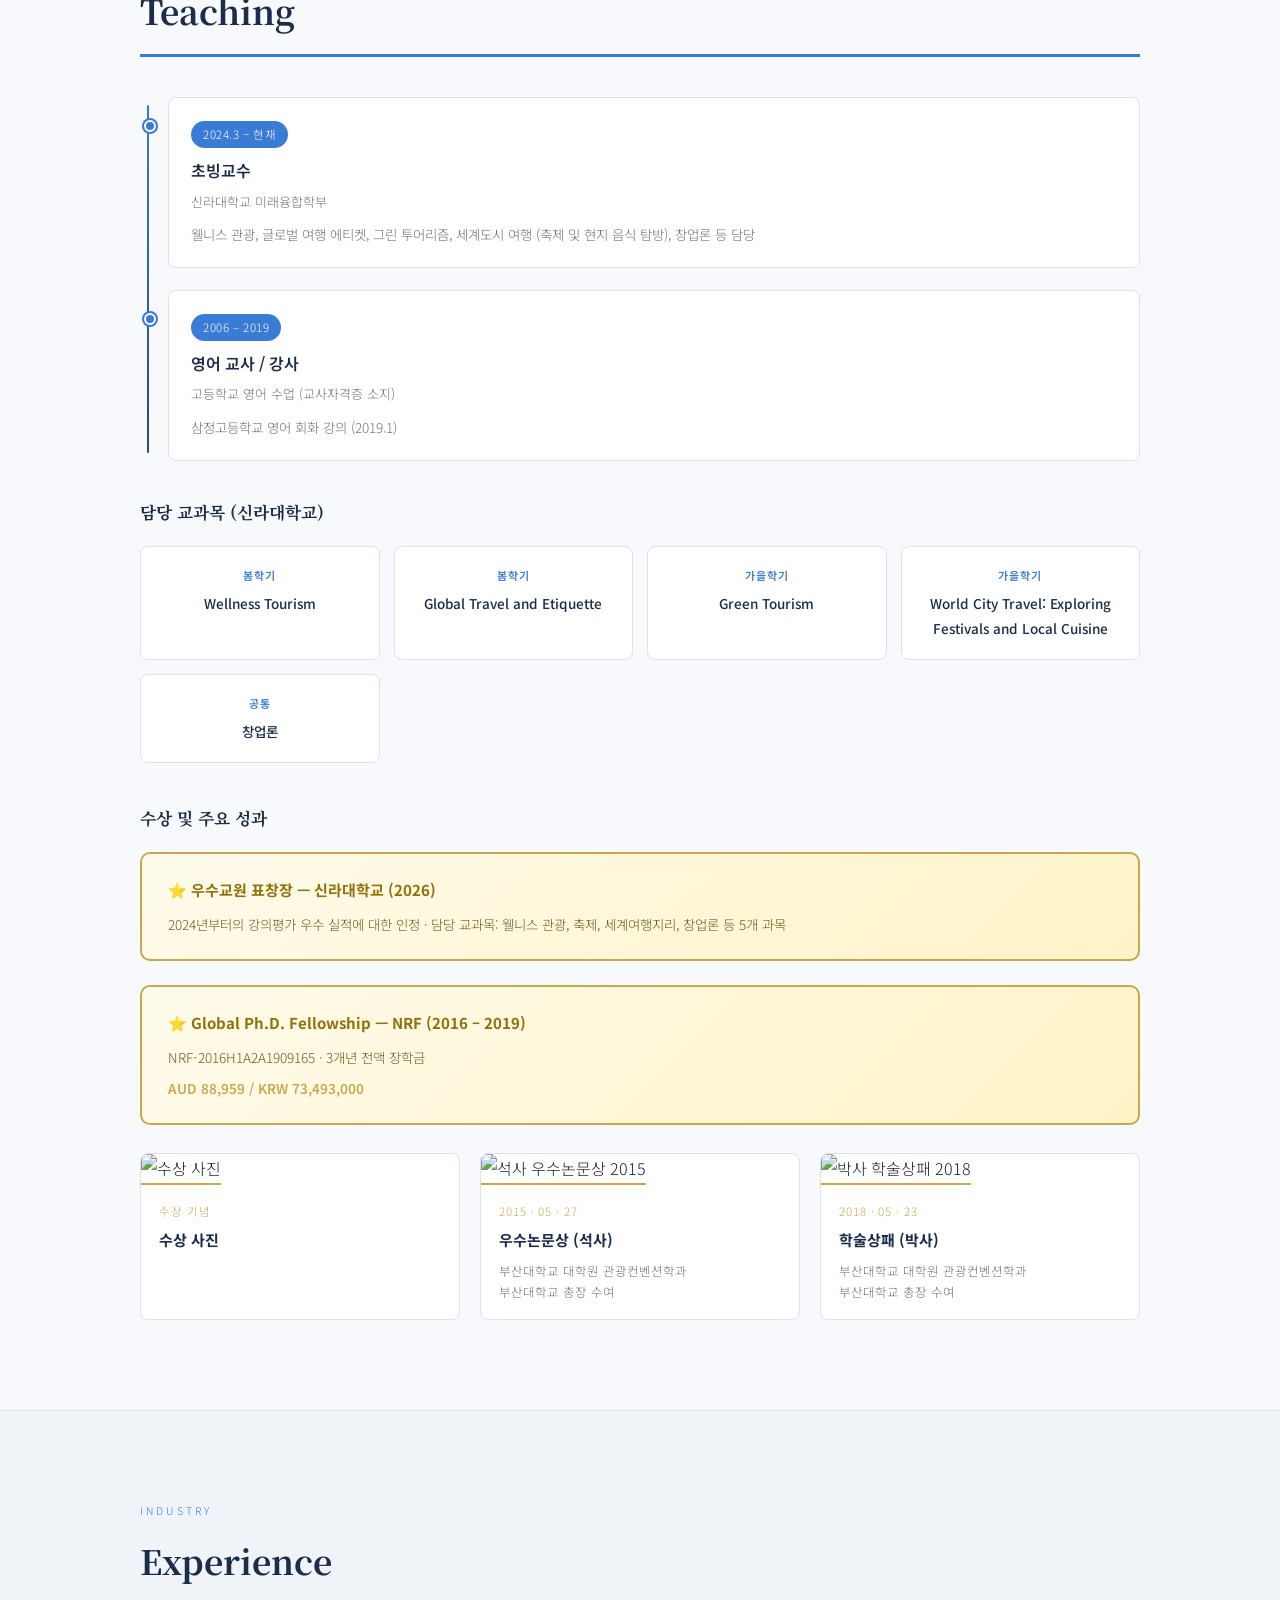
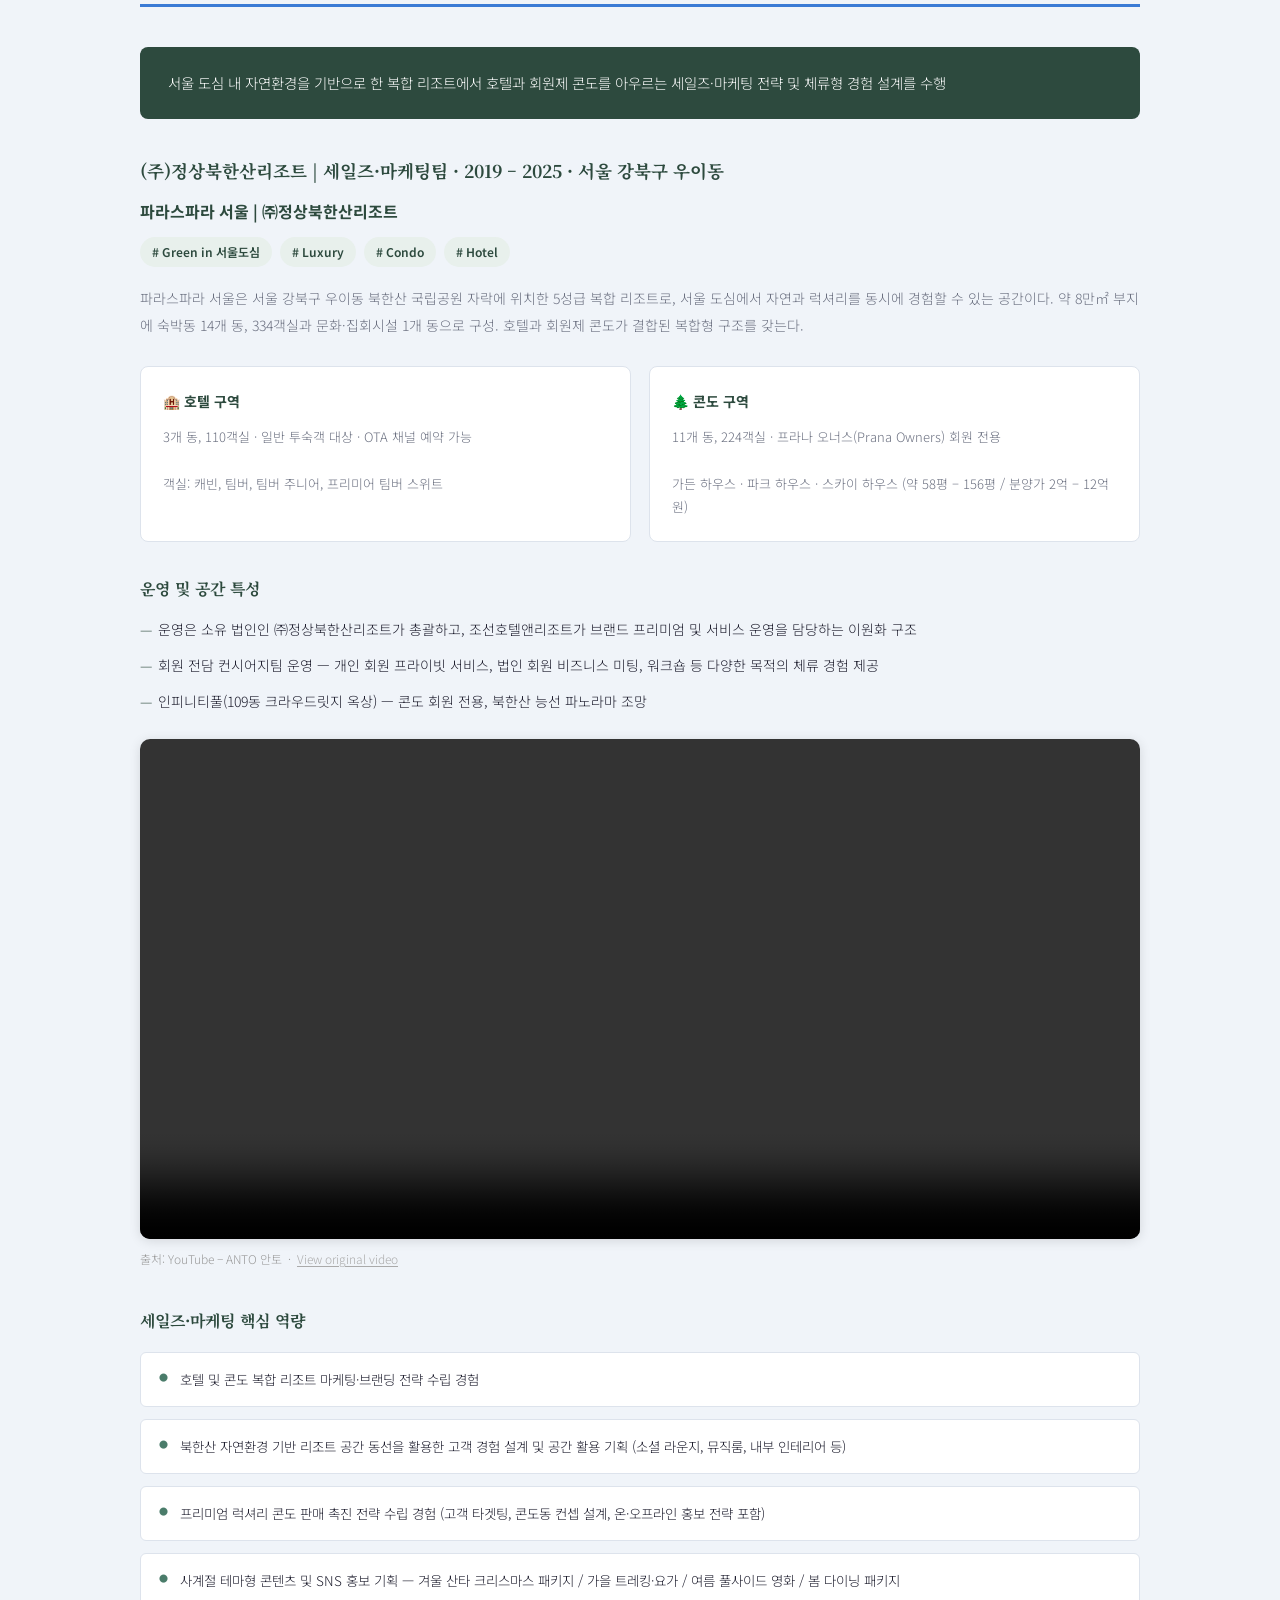
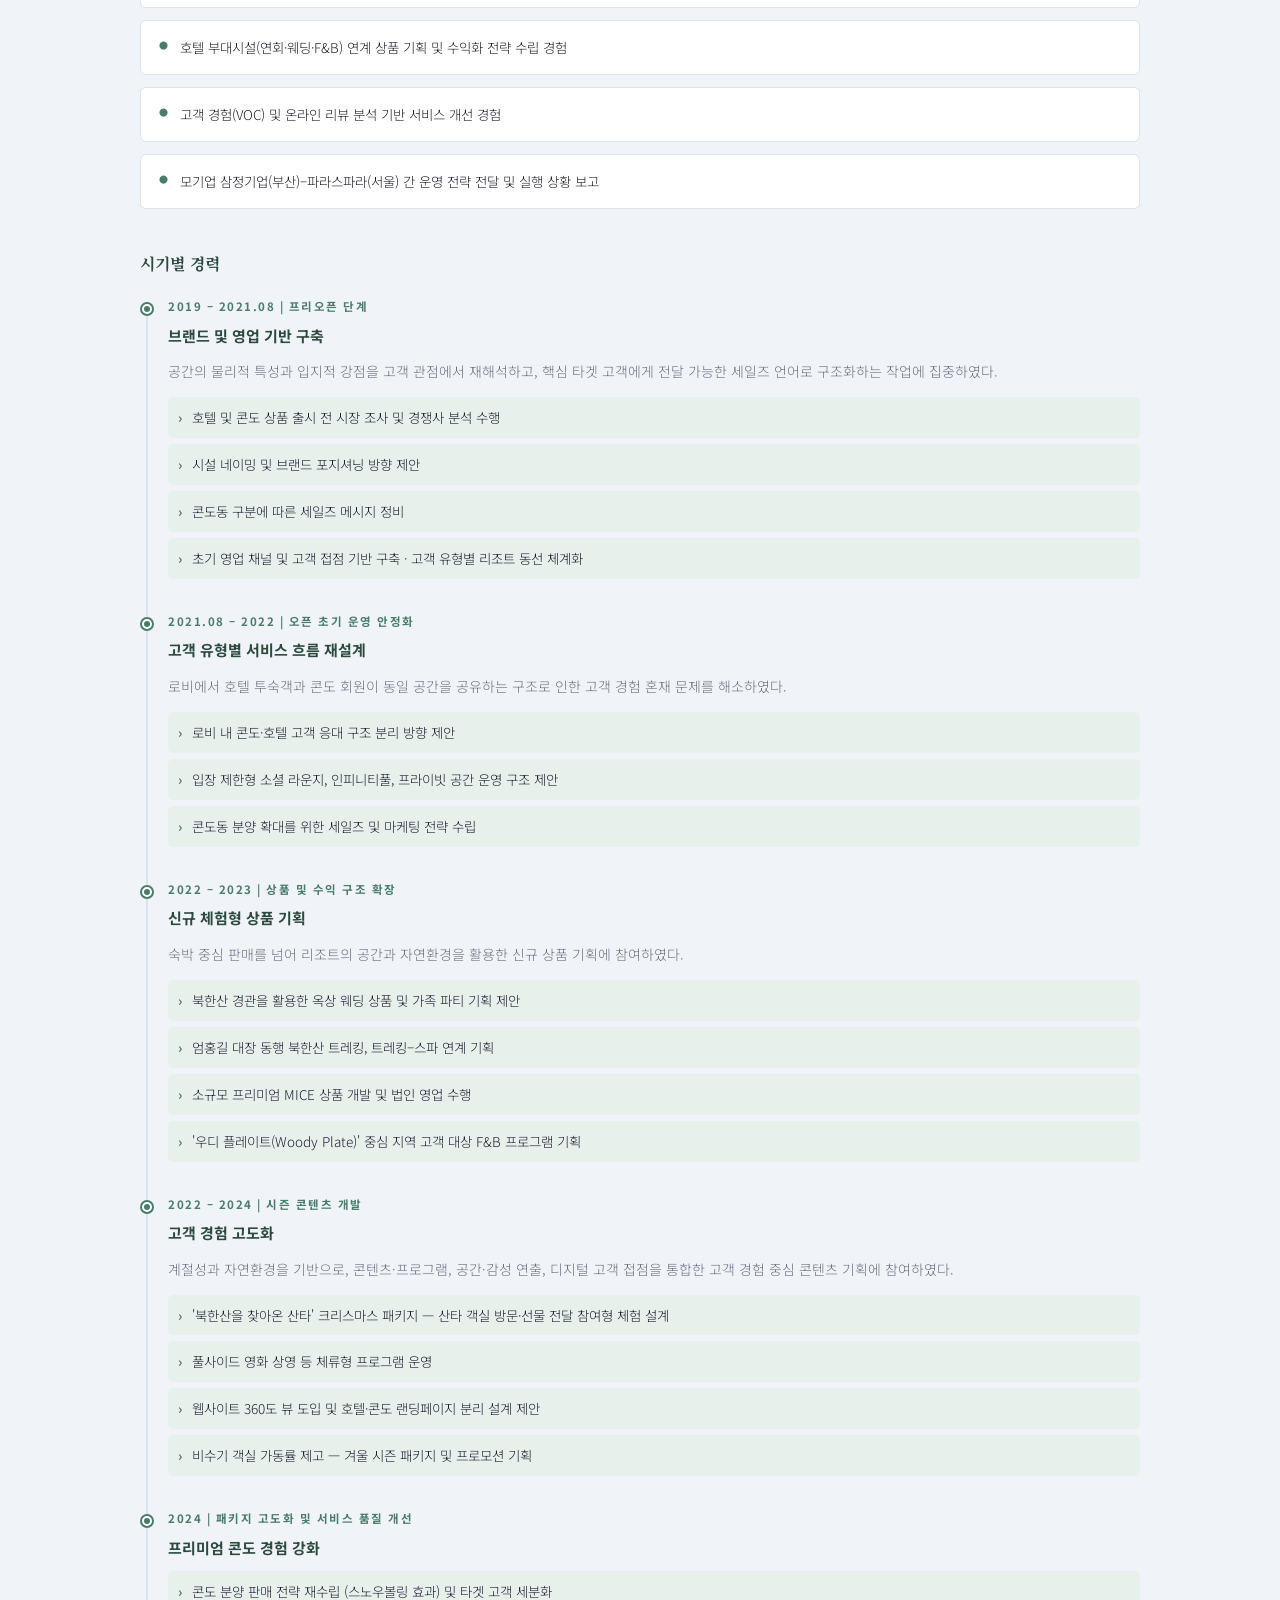
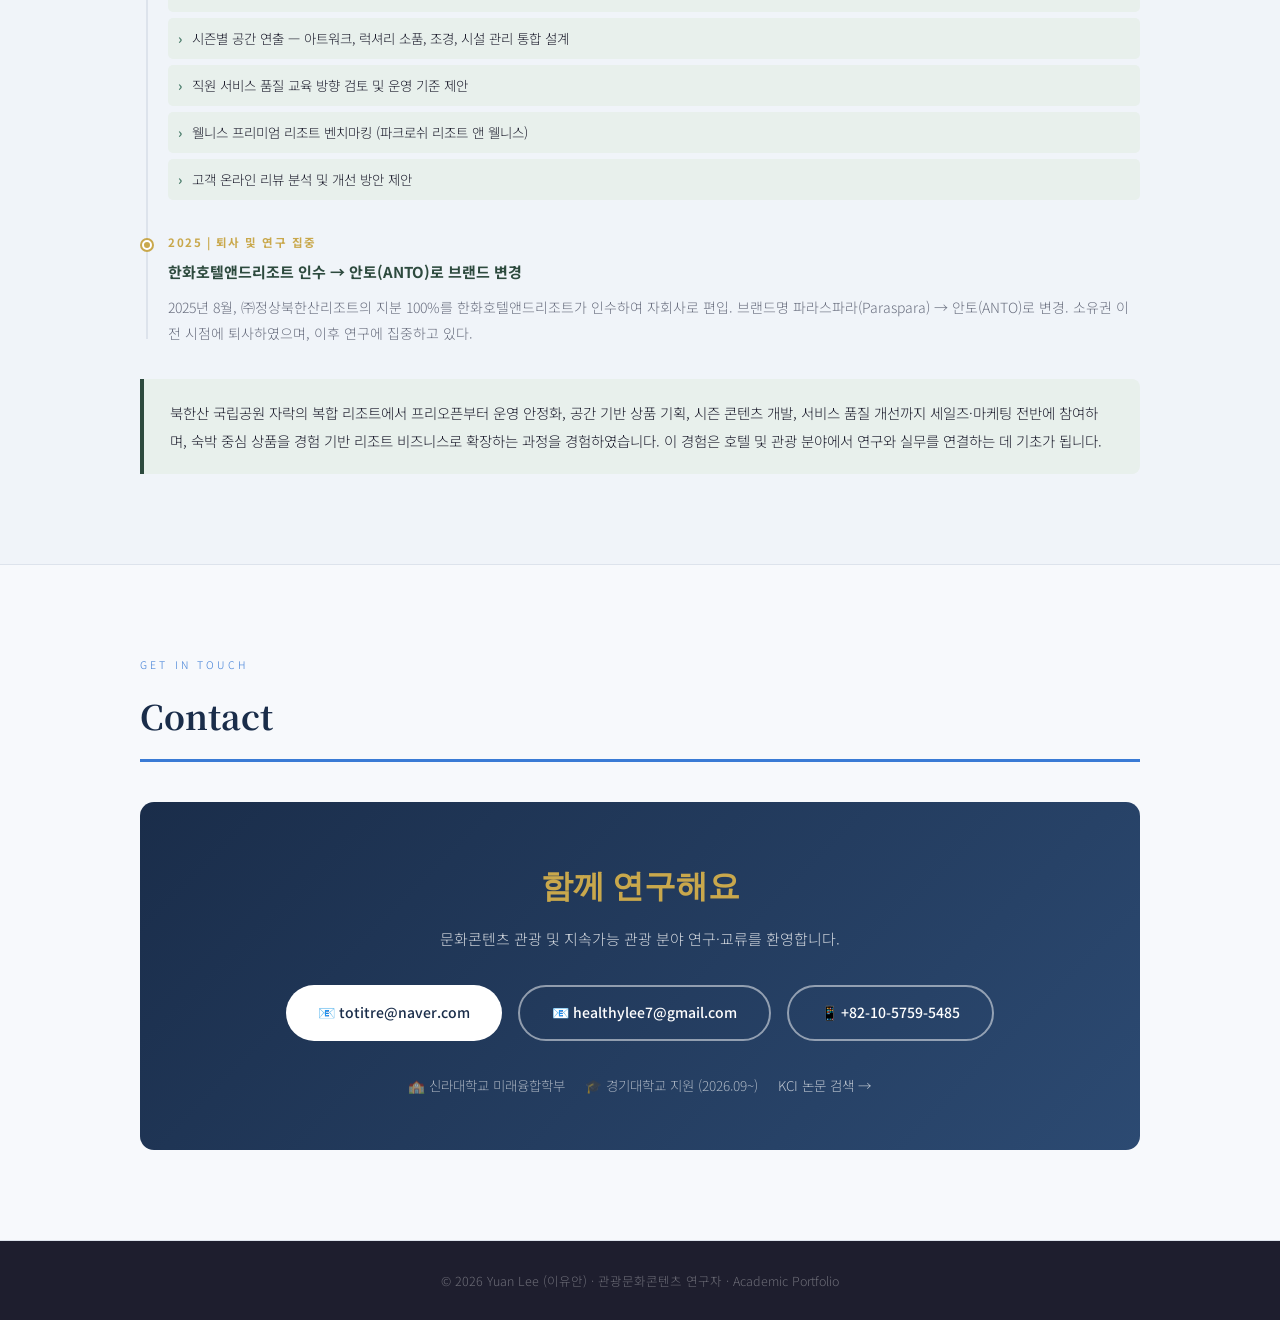
==== commit 383078ac: "Set index_integrated.html as main index" ====
--- a/index.html
+++ b/index.html
@@ -1,986 +1,1477 @@
 <!DOCTYPE html>
 <html lang="ko">
 <head>
-  <meta charset="UTF-8">
-  <meta name="viewport" content="width=device-width, initial-scale=1.0">
-  <title>Yuan Lee - Professor CV</title>
-  <link href="https://fonts.googleapis.com/css2?family=Noto+Sans+KR:wght@300;400;500;700&display=swap" rel="stylesheet">
+  <meta charset="UTF-8" />
+  <meta name="viewport" content="width=device-width, initial-scale=1.0" />
+  <title>Yuan Lee · 이유안 — Academic Portfolio</title>
+  <link href="https://fonts.googleapis.com/css2?family=Playfair+Display:ital,wght@0,700;1,400&family=Noto+Serif+KR:wght@300;400;600;700&family=Noto+Sans+KR:wght@300;400;500&display=swap" rel="stylesheet" />
   <style>
-    * { margin: 0; padding: 0; box-sizing: border-box; }
-    
+    /* ─── TOKENS ─── */
     :root {
-      --primary: #1a365d;
-      --secondary: #2c5282;
-      --accent: #3182ce;
-      --gold: #d69e2e;
-      --light: #f7fafc;
-      --text: #2d3748;
-      --muted: #718096;
-    }
-    
+      --navy:   #1a2d4a;
+      --navy2:  #2c4a72;
+      --blue:   #3a7bd5;
+      --gold:   #c9a84c;
+      --ink:    #1e1e2e;
+      --muted:  #6b7080;
+      --border: #dde3ec;
+      --bg:     #f7f9fc;
+      --paper:  #ffffff;
+      --green:  #2d4a3e;
+    }
+
+    /* ─── RESET ─── */
+    *, *::before, *::after { box-sizing: border-box; margin: 0; padding: 0; }
+    html { scroll-behavior: smooth; }
     body {
       font-family: 'Noto Sans KR', sans-serif;
-      background: linear-gradient(135deg, #f0f4f8 0%, #e2e8f0 100%);
-      color: var(--text);
-      line-height: 1.8;
+      font-weight: 300;
+      color: var(--ink);
+      background: var(--bg);
+      line-height: 1.85;
+      overflow-x: hidden;
+    }
+
+    /* ─── NAV ─── */
+    #site-nav {
+      position: fixed;
+      top: 0; left: 0; right: 0;
+      z-index: 1000;
+      background: rgba(26, 45, 74, 0.97);
+      backdrop-filter: blur(8px);
+      border-bottom: 1px solid rgba(255,255,255,0.08);
+    }
+
+    .nav-inner {
+      max-width: 1120px;
+      margin: 0 auto;
+      padding: 0 28px;
+      display: flex;
+      align-items: center;
+      justify-content: space-between;
+      height: 60px;
+    }
+
+    .nav-logo {
+      font-family: 'Playfair Display', serif;
+      font-size: 1.15rem;
+      color: var(--gold);
+      letter-spacing: 0.02em;
+      text-decoration: none;
+    }
+
+    .nav-links {
+      display: flex;
+      gap: 6px;
+      list-style: none;
+    }
+
+    .nav-links a {
+      display: block;
+      padding: 6px 14px;
+      font-size: 12.5px;
+      font-weight: 400;
+      letter-spacing: 0.08em;
+      color: rgba(255,255,255,0.75);
+      text-decoration: none;
+      border-radius: 4px;
+      transition: color 0.2s, background 0.2s;
+    }
+
+    .nav-links a:hover,
+    .nav-links a.active {
+      color: #fff;
+      background: rgba(255,255,255,0.1);
+    }
+
+    /* hamburger */
+    .nav-toggle {
+      display: none;
+      flex-direction: column;
+      gap: 5px;
+      cursor: pointer;
+      padding: 4px;
+    }
+    .nav-toggle span {
+      display: block; width: 24px; height: 2px;
+      background: rgba(255,255,255,0.8);
+      border-radius: 2px;
+      transition: 0.3s;
+    }
+
+    @media (max-width: 720px) {
+      .nav-toggle { display: flex; }
+      .nav-links {
+        display: none;
+        position: absolute;
+        top: 60px; left: 0; right: 0;
+        flex-direction: column;
+        background: rgba(26,45,74,0.98);
+        padding: 16px 28px 20px;
+        gap: 2px;
+        border-bottom: 1px solid rgba(255,255,255,0.08);
+      }
+      .nav-links.open { display: flex; }
+      .nav-links a { padding: 10px 0; }
+    }
+
+    /* ─── HERO ─── */
+    #home {
       min-height: 100vh;
-    }
-    
-    .hero {
-      background: linear-gradient(135deg, var(--primary) 0%, var(--secondary) 50%, var(--accent) 100%);
-      color: white;
-      padding: 80px 20px;
+      background: linear-gradient(135deg, var(--navy) 0%, var(--navy2) 55%, #1e4a6e 100%);
+      display: flex;
+      align-items: center;
+      padding: 100px 10vw 80px;
       position: relative;
       overflow: hidden;
     }
-    
-    .hero::before {
+
+    #home::before {
+      content: '';
+      position: absolute; inset: 0;
+      background: url("data:image/svg+xml,%3Csvg width='80' height='80' viewBox='0 0 80 80' xmlns='http://www.w3.org/2000/svg'%3E%3Cg fill='%23ffffff' fill-opacity='0.03'%3E%3Ccircle cx='40' cy='40' r='30'/%3E%3C/g%3E%3C/svg%3E");
+      pointer-events: none;
+    }
+
+    .hero-content {
+      position: relative;
+      z-index: 1;
+      max-width: 800px;
+    }
+
+    .hero-eyebrow {
+      font-size: 11px;
+      letter-spacing: 0.35em;
+      text-transform: uppercase;
+      color: var(--gold);
+      margin-bottom: 1.4rem;
+      opacity: 0;
+      animation: fadeUp 0.7s ease 0.2s forwards;
+    }
+
+    .hero-name {
+      font-family: 'Playfair Display', serif;
+      font-size: clamp(3.2rem, 9vw, 7.5rem);
+      font-weight: 700;
+      line-height: 0.95;
+      color: #fff;
+      margin-bottom: 1.6rem;
+      opacity: 0;
+      animation: fadeUp 0.8s ease 0.35s forwards;
+    }
+
+    .hero-name em {
+      font-style: italic;
+      color: var(--gold);
+    }
+
+    .hero-tagline {
+      font-family: 'Noto Serif KR', serif;
+      font-size: clamp(0.95rem, 2vw, 1.2rem);
+      color: rgba(255,255,255,0.75);
+      margin-bottom: 2.4rem;
+      max-width: 560px;
+      line-height: 1.75;
+      opacity: 0;
+      animation: fadeUp 0.8s ease 0.5s forwards;
+    }
+
+    .hero-pills {
+      display: flex;
+      flex-wrap: wrap;
+      gap: 10px;
+      opacity: 0;
+      animation: fadeUp 0.8s ease 0.65s forwards;
+    }
+
+    .pill {
+      font-size: 12px;
+      padding: 6px 16px;
+      border-radius: 20px;
+      background: rgba(255,255,255,0.1);
+      color: rgba(255,255,255,0.85);
+      border: 1px solid rgba(255,255,255,0.15);
+      letter-spacing: 0.04em;
+    }
+
+    /* STATS BAR */
+    .stats-bar {
+      background: var(--ink);
+      display: grid;
+      grid-template-columns: repeat(4, 1fr);
+    }
+
+    .stat-cell {
+      padding: 2rem 1.5rem;
+      text-align: center;
+      border-right: 1px solid rgba(255,255,255,0.07);
+    }
+    .stat-cell:last-child { border-right: none; }
+
+    .stat-num {
+      font-family: 'Playfair Display', serif;
+      font-size: 2.6rem;
+      color: var(--gold);
+      line-height: 1;
+      display: block;
+    }
+
+    .stat-lbl {
+      font-size: 11px;
+      letter-spacing: 0.1em;
+      color: rgba(255,255,255,0.45);
+      margin-top: 6px;
+    }
+
+    @media (max-width: 600px) {
+      .stats-bar { grid-template-columns: repeat(2, 1fr); }
+      .stat-cell { border-bottom: 1px solid rgba(255,255,255,0.07); }
+    }
+
+    /* ─── GENERIC SECTION ─── */
+    .section {
+      padding: 90px 10vw;
+      border-bottom: 1px solid var(--border);
+    }
+
+    .section:nth-child(even) { background: #f0f4f9; }
+
+    .section-wrap { max-width: 1000px; margin: 0 auto; }
+
+    .sec-eyebrow {
+      font-size: 10.5px;
+      letter-spacing: 0.3em;
+      text-transform: uppercase;
+      color: var(--blue);
+      margin-bottom: 10px;
+    }
+
+    .sec-title {
+      font-family: 'Noto Serif KR', serif;
+      font-size: clamp(1.5rem, 3vw, 2.1rem);
+      font-weight: 700;
+      color: var(--navy);
+      padding-bottom: 12px;
+      border-bottom: 3px solid var(--blue);
+      margin-bottom: 40px;
+    }
+
+    /* ─── PROFILE ─── */
+    .profile-grid {
+      display: grid;
+      grid-template-columns: 1fr 1fr;
+      gap: 28px;
+      margin-bottom: 40px;
+    }
+
+    .info-card {
+      background: var(--paper);
+      border: 1px solid var(--border);
+      border-top: 3px solid var(--blue);
+      border-radius: 8px;
+      padding: 24px 26px;
+    }
+
+    .info-card h4 {
+      font-family: 'Noto Serif KR', serif;
+      font-size: 0.95rem;
+      font-weight: 700;
+      color: var(--navy);
+      margin-bottom: 12px;
+    }
+
+    .info-card p, .info-card li {
+      font-size: 13.5px;
+      color: var(--muted);
+      line-height: 1.85;
+    }
+
+    .info-card ul { list-style: none; }
+    .info-card ul li { padding-left: 14px; position: relative; }
+    .info-card ul li::before { content: '–'; position: absolute; left: 0; color: var(--blue); }
+
+    /* TIMELINE */
+    .tl {
+      position: relative;
+      padding-left: 28px;
+    }
+
+    .tl::before {
       content: '';
       position: absolute;
-      top: 0;
-      left: 0;
-      right: 0;
-      bottom: 0;
-      background: url("data:image/svg+xml,%3Csvg width='60' height='60' viewBox='0 0 60 60' xmlns='http://www.w3.org/2000/svg'%3E%3Cg fill='none' fill-rule='evenodd'%3E%3Cg fill='%23ffffff' fill-opacity='0.05'%3E%3Cpath d='M36 34v-4h-2v4h-4v2h4v4h2v-4h4v-2h-4zm0-30V0h-2v4h-4v2h4v4h2V6h4V4h-4zM6 34v-4H4v4H0v2h4v4h2v-4h4v-2H6zM6 4V0H4v4H0v2h4v4h2V6h4V4H6z'/%3E%3C/g%3E%3C/g%3E%3C/svg%3E");
-    }
-    
-    .hero-content {
-      max-width: 1100px;
-      margin: 0 auto;
+      left: 7px; top: 8px; bottom: 8px;
+      width: 2px;
+      background: linear-gradient(to bottom, var(--blue), var(--navy2));
+      border-radius: 2px;
+    }
+
+    .tl-item {
+      position: relative;
+      margin-bottom: 22px;
+      padding: 20px 22px;
+      background: var(--paper);
+      border: 1px solid var(--border);
+      border-radius: 8px;
+      transition: transform 0.25s, box-shadow 0.25s;
+    }
+
+    .tl-item:hover { transform: translateX(4px); box-shadow: 0 4px 18px rgba(0,0,0,0.07); }
+
+    .tl-item::before {
+      content: '';
+      position: absolute;
+      left: -25px; top: 22px;
+      width: 12px; height: 12px;
+      border-radius: 50%;
+      background: var(--blue);
+      border: 2px solid #fff;
+      box-shadow: 0 0 0 2px var(--blue);
+    }
+
+    .tl-period {
+      display: inline-block;
+      background: var(--blue);
+      color: #fff;
+      font-size: 11.5px;
+      padding: 3px 12px;
+      border-radius: 20px;
+      margin-bottom: 8px;
+      letter-spacing: 0.05em;
+    }
+
+    .tl-item h4 { color: var(--navy); font-weight: 600; margin-bottom: 4px; }
+    .tl-item .org { color: var(--muted); font-size: 13px; margin-bottom: 8px; }
+    .tl-item p { font-size: 13.5px; color: var(--muted); }
+
+    /* tags (research interests) */
+    .tag-cloud { display: flex; flex-wrap: wrap; gap: 10px; }
+
+    .rtag {
+      font-size: 12.5px;
+      padding: 8px 18px;
+      border-radius: 22px;
+      background: linear-gradient(135deg, var(--navy), var(--navy2));
+      color: #fff;
+      letter-spacing: 0.03em;
+      transition: transform 0.2s;
+    }
+    .rtag:hover { transform: scale(1.04); }
+
+    /* licenses */
+    .lic-grid {
+      display: grid;
+      grid-template-columns: repeat(auto-fit, minmax(220px, 1fr));
+      gap: 14px;
+      margin-top: 28px;
+    }
+
+    .lic-item {
       display: flex;
       align-items: center;
-      gap: 50px;
+      gap: 14px;
+      padding: 14px 18px;
+      background: var(--paper);
+      border: 1px solid var(--border);
+      border-radius: 8px;
+    }
+
+    .lic-icon {
+      width: 38px; height: 38px;
+      background: var(--gold);
+      border-radius: 50%;
+      display: flex; align-items: center; justify-content: center;
+      font-size: 1.1rem;
+      flex-shrink: 0;
+    }
+
+    .lic-item strong { font-size: 13.5px; color: var(--navy); }
+    .lic-item span { font-size: 12px; color: var(--muted); display: block; }
+
+    @media (max-width: 640px) {
+      .profile-grid { grid-template-columns: 1fr; }
+    }
+
+    /* ─── RESEARCH ─── */
+    .project-grid {
+      display: grid;
+      grid-template-columns: repeat(auto-fit, minmax(280px, 1fr));
+      gap: 18px;
+      margin-bottom: 36px;
+    }
+
+    .proj-card {
+      background: var(--paper);
+      border: 1px solid var(--border);
+      border-radius: 8px;
+      padding: 24px;
       position: relative;
-      z-index: 1;
-    }
-    
-    .profile-img {
-      width: 200px;
-      height: 200px;
+      overflow: hidden;
+      transition: transform 0.25s;
+    }
+
+    .proj-card::after {
+      content: '';
+      position: absolute;
+      top: 0; left: 0;
+      width: 100%; height: 3px;
+      background: linear-gradient(90deg, var(--gold), var(--blue));
+    }
+
+    .proj-card:hover { transform: translateY(-3px); }
+
+    .proj-icon { font-size: 1.7rem; margin-bottom: 12px; }
+    .proj-card h4 { font-family: 'Noto Serif KR', serif; font-weight: 600; color: var(--navy); margin-bottom: 10px; font-size: 15px; }
+    .proj-card p { font-size: 13px; color: var(--muted); line-height: 1.8; }
+
+    /* plan table */
+    .plan-table {
+      width: 100%;
+      border-collapse: collapse;
+      font-size: 13.5px;
+      margin-top: 28px;
+    }
+
+    .plan-table th {
+      background: var(--navy);
+      color: #fff;
+      padding: 12px 16px;
+      text-align: left;
+      font-weight: 500;
+    }
+
+    .plan-table td {
+      padding: 11px 16px;
+      border-bottom: 1px solid var(--border);
+      color: var(--muted);
+      vertical-align: top;
+    }
+
+    .plan-table td:first-child { color: var(--blue); font-weight: 500; white-space: nowrap; }
+    .plan-table tr:hover td { background: rgba(58,123,213,0.04); }
+
+    /* upcoming list */
+    .upcoming-list { list-style: none; display: grid; gap: 14px; margin-top: 4px; }
+
+    .upcoming-item {
+      display: flex;
+      gap: 18px;
+      align-items: flex-start;
+      padding: 16px 20px;
+      background: var(--paper);
+      border: 1px solid var(--border);
+      border-left: 3px solid var(--gold);
+      border-radius: 0 8px 8px 0;
+    }
+
+    .upcoming-badge {
+      font-size: 11px;
+      font-weight: 700;
+      letter-spacing: 0.1em;
+      color: var(--gold);
+      white-space: nowrap;
+      padding-top: 2px;
+    }
+
+    .upcoming-item p { font-size: 13.5px; color: var(--muted); line-height: 1.8; }
+
+    /* ─── PUBLICATIONS ─── */
+    .pub-section-label {
+      font-size: 12px;
+      font-weight: 700;
+      letter-spacing: 0.15em;
+      text-transform: uppercase;
+      color: var(--paper);
+      background: var(--navy);
+      display: inline-block;
+      padding: 5px 14px;
+      border-radius: 4px;
+      margin: 28px 0 16px;
+    }
+
+    .pub-item {
+      padding: 20px 24px;
+      background: var(--paper);
+      border: 1px solid var(--border);
+      border-left: 4px solid var(--blue);
+      border-radius: 0 8px 8px 0;
+      margin-bottom: 14px;
+      transition: transform 0.25s;
+    }
+
+    .pub-item:hover { transform: translateX(4px); }
+
+    .pub-badge {
+      display: inline-block;
+      font-size: 11px;
+      padding: 2px 10px;
+      border-radius: 12px;
+      margin-bottom: 8px;
+      font-weight: 600;
+      letter-spacing: 0.05em;
+    }
+
+    .badge-ssci { background: #c53030; color: #fff; }
+    .badge-kci  { background: #276749; color: #fff; }
+    .badge-kci2 { background: #2c7a7b; color: #fff; }
+
+    .pub-item h4 { color: var(--navy); font-size: 14px; line-height: 1.55; margin-bottom: 6px; }
+    .pub-item .pub-meta { color: var(--muted); font-size: 12.5px; font-style: italic; }
+    .pub-item a { color: var(--blue); font-size: 12px; display: inline-block; margin-top: 6px; text-decoration: none; border-bottom: 1px solid var(--border); }
+    .pub-item a:hover { border-color: var(--blue); }
+
+    /* conf table */
+    .conf-table {
+      width: 100%;
+      border-collapse: collapse;
+      font-size: 13px;
+      margin-top: 16px;
+    }
+
+    .conf-table th { background: var(--navy); color: #fff; padding: 11px 14px; text-align: left; font-weight: 500; }
+    .conf-table td { padding: 10px 14px; border-bottom: 1px solid var(--border); color: var(--muted); vertical-align: top; }
+    .conf-table tr:hover td { background: rgba(58,123,213,0.04); }
+
+    /* ─── TEACHING ─── */
+    .course-grid {
+      display: grid;
+      grid-template-columns: repeat(auto-fit, minmax(200px, 1fr));
+      gap: 14px;
+      margin-bottom: 28px;
+    }
+
+    .course-card {
+      background: var(--paper);
+      border: 1px solid var(--border);
+      border-radius: 8px;
+      padding: 18px 20px;
+      text-align: center;
+      transition: all 0.25s;
+    }
+
+    .course-card:hover { border-color: var(--blue); transform: translateY(-3px); box-shadow: 0 6px 18px rgba(0,0,0,0.08); }
+
+    .course-sem { font-size: 11px; color: var(--blue); font-weight: 600; letter-spacing: 0.1em; margin-bottom: 6px; }
+    .course-name { font-weight: 500; color: var(--navy); font-size: 13.5px; }
+
+    .award-highlight {
+      background: linear-gradient(135deg, #fffbeb, #fef3c7);
+      border: 2px solid var(--gold);
+      border-radius: 10px;
+      padding: 22px 26px;
+      margin-bottom: 24px;
+    }
+
+    .award-highlight h4 { color: #92700a; margin-bottom: 8px; font-size: 15px; }
+    .award-highlight p { font-size: 13.5px; color: #6b5a1e; }
+    .award-highlight .amount { color: var(--gold); font-weight: 600; margin-top: 6px; }
+
+    /* award cards */
+    .award-cards {
+      display: grid;
+      grid-template-columns: repeat(auto-fit, minmax(220px, 1fr));
+      gap: 20px;
+      margin-top: 28px;
+    }
+
+    .award-card {
+      background: #fff;
+      border: 1px solid var(--border);
+      border-radius: 8px;
+      overflow: hidden;
+      transition: transform 0.3s, box-shadow 0.3s;
+    }
+
+    .award-card:hover { transform: translateY(-5px); box-shadow: 0 12px 36px rgba(0,0,0,0.12); }
+
+    .award-card img {
+      width: 100%;
+      height: 220px;
+      object-fit: cover;
+      border-bottom: 2px solid var(--gold);
+      transition: transform 0.4s;
+    }
+
+    .award-card:hover img { transform: scale(1.04); }
+
+    .award-card-body { padding: 16px 18px; }
+    .award-date { font-size: 11.5px; color: var(--gold); margin-bottom: 4px; letter-spacing: 0.08em; }
+    .award-card-body h4 { font-size: 15px; color: var(--navy); margin-bottom: 6px; }
+    .award-card-body p { font-size: 12.5px; color: var(--muted); line-height: 1.7; }
+
+    /* ─── EXPERIENCE ─── */
+    .exp-summary {
+      background: var(--green);
+      color: #fff;
+      border-radius: 8px;
+      padding: 22px 28px;
+      font-size: 14.5px;
+      line-height: 1.9;
+      margin-bottom: 36px;
+    }
+
+    .exp-comp-grid {
+      display: grid;
+      grid-template-columns: 1fr 1fr;
+      gap: 18px;
+      margin-bottom: 32px;
+    }
+
+    .exp-fac-card {
+      background: var(--paper);
+      border: 1px solid var(--border);
+      border-radius: 8px;
+      padding: 22px;
+    }
+
+    .exp-fac-card h4 {
+      font-size: 14px;
+      font-weight: 700;
+      color: var(--green);
+      margin-bottom: 10px;
+      display: flex; align-items: center; gap: 8px;
+    }
+
+    .exp-fac-card p { font-size: 13px; color: var(--muted); line-height: 1.8; }
+
+    .ops-list { list-style: none; display: grid; gap: 10px; }
+    .ops-list li { font-size: 14px; padding-left: 18px; position: relative; color: var(--ink); }
+    .ops-list li::before { content: '—'; position: absolute; left: 0; color: var(--green); }
+
+    /* exp timeline */
+    .exp-tl { position: relative; padding-left: 28px; }
+
+    .exp-tl::before {
+      content: '';
+      position: absolute;
+      left: 6px; top: 8px; bottom: 8px;
+      width: 2px;
+      background: var(--border);
+    }
+
+    .exp-tl-item { position: relative; margin-bottom: 32px; }
+
+    .exp-tl-item::before {
+      content: '';
+      position: absolute;
+      left: -26px; top: 8px;
+      width: 10px; height: 10px;
       border-radius: 50%;
-      border: 5px solid rgba(255,255,255,0.3);
-      background: linear-gradient(135deg, #fff 0%, #e2e8f0 100%);
+      background: #4a7c6a;
+      border: 2px solid #fff;
+      box-shadow: 0 0 0 2px #4a7c6a;
+    }
+
+    .exp-tl-item:last-child::before { background: var(--gold); box-shadow: 0 0 0 2px var(--gold); }
+
+    .exp-period { font-size: 11.5px; font-weight: 700; letter-spacing: 1.5px; color: #4a7c6a; margin-bottom: 4px; }
+    .exp-tl-item:last-child .exp-period { color: var(--gold); }
+    .exp-tl-title { font-size: 15px; font-weight: 700; color: var(--green); margin-bottom: 10px; }
+    .exp-body { font-size: 14px; color: var(--muted); line-height: 1.85; margin-bottom: 12px; }
+
+    .exp-tasks { list-style: none; display: grid; gap: 6px; }
+
+    .exp-tasks li {
+      font-size: 13.5px;
+      padding: 8px 14px 8px 24px;
+      background: #e8f0ec;
+      border-radius: 5px;
+      position: relative;
+    }
+
+    .exp-tasks li::before { content: '›'; position: absolute; left: 10px; color: #4a7c6a; font-weight: 700; }
+
+    /* video */
+    .video-wrap {
+      margin-top: 24px;
+      border-radius: 10px;
+      overflow: hidden;
+      box-shadow: 0 2px 12px rgba(0,0,0,0.12);
+    }
+
+    .video-wrap video { width: 100%; display: block; }
+
+    .video-credit {
+      margin-top: 9px;
+      font-size: 12px;
+      color: #999;
+    }
+
+    .video-credit a { color: #aaa; text-decoration: underline; text-underline-offset: 2px; }
+
+    /* competency list */
+    .comp-list { list-style: none; display: grid; gap: 12px; }
+
+    .comp-list li {
       display: flex;
+      gap: 12px;
+      align-items: flex-start;
+      padding: 14px 18px;
+      background: var(--paper);
+      border: 1px solid var(--border);
+      border-radius: 6px;
+      font-size: 13.5px;
+    }
+
+    .comp-list li::before { content: '●'; color: #4a7c6a; flex-shrink: 0; margin-top: 3px; font-size: 9px; }
+
+    @media (max-width: 640px) {
+      .exp-comp-grid { grid-template-columns: 1fr; }
+    }
+
+    /* resort tags */
+    .resort-tags { display: flex; flex-wrap: wrap; gap: 8px; margin: 10px 0 18px; }
+    .resort-tag { font-size: 12px; padding: 4px 12px; border-radius: 20px; background: #e8f0ec; color: var(--green); font-weight: 600; }
+
+    /* ─── CONTACT ─── */
+    .contact-wrap {
+      background: linear-gradient(135deg, var(--navy), var(--navy2));
+      border-radius: 14px;
+      padding: 52px 48px;
+      text-align: center;
+      color: #fff;
+    }
+
+    .contact-wrap h3 {
+      font-family: 'Playfair Display', serif;
+      font-size: 2rem;
+      margin-bottom: 12px;
+      color: var(--gold);
+    }
+
+    .contact-wrap p { opacity: 0.8; margin-bottom: 32px; font-size: 15px; }
+
+    .contact-links {
+      display: flex;
+      justify-content: center;
+      flex-wrap: wrap;
+      gap: 16px;
+      margin-bottom: 32px;
+    }
+
+    .c-btn {
+      padding: 13px 32px;
+      border-radius: 28px;
+      text-decoration: none;
+      font-weight: 500;
+      font-size: 14px;
+      transition: transform 0.25s, box-shadow 0.25s;
+      display: inline-flex;
       align-items: center;
+      gap: 8px;
+    }
+
+    .c-btn:hover { transform: translateY(-3px); box-shadow: 0 10px 28px rgba(0,0,0,0.25); }
+    .c-btn.primary { background: #fff; color: var(--navy); }
+    .c-btn.ghost { background: transparent; color: #fff; border: 2px solid rgba(255,255,255,0.5); }
+
+    .contact-detail {
+      display: flex;
       justify-content: center;
-      font-size: 4rem;
-      color: var(--primary);
-      font-weight: 700;
-      flex-shrink: 0;
-    }
-    
-    .hero-text h1 {
-      font-size: 3rem;
-      margin-bottom: 10px;
-      text-shadow: 2px 2px 4px rgba(0,0,0,0.2);
-    }
-    
-    .hero-text .title {
-      font-size: 1.3rem;
-      opacity: 0.95;
-      margin-bottom: 20px;
-      font-weight: 300;
-    }
-    
-    .contact-info {
-      display: flex;
       flex-wrap: wrap;
       gap: 20px;
-      margin-top: 15px;
-    }
-    
-    .contact-item {
-      display: flex;
-      align-items: center;
-      gap: 8px;
-      background: rgba(255,255,255,0.15);
-      padding: 8px 16px;
-      border-radius: 25px;
-      font-size: 0.95rem;
-    }
-    
-    .contact-item a {
-      color: white;
-      text-decoration: none;
-    }
-    
-    .container {
-      max-width: 1100px;
-      margin: 0 auto;
-      padding: 40px 20px;
-    }
-    
-    .section {
-      background: white;
-      border-radius: 16px;
-      padding: 35px;
-      margin-bottom: 30px;
-      box-shadow: 0 10px 40px rgba(0,0,0,0.08);
-    }
-    
-    .section-title {
-      display: flex;
-      align-items: center;
-      gap: 15px;
-      margin-bottom: 25px;
-      padding-bottom: 15px;
-      border-bottom: 3px solid var(--accent);
-    }
-    
-    .section-title h2 {
-      color: var(--primary);
-      font-size: 1.6rem;
-    }
-    
-    .section-title .icon {
-      width: 45px;
-      height: 45px;
-      background: linear-gradient(135deg, var(--accent), var(--secondary));
-      border-radius: 10px;
-      display: flex;
-      align-items: center;
-      justify-content: center;
-      color: white;
-      font-size: 1.3rem;
-    }
-    
-    .info-grid {
-      display: grid;
-      grid-template-columns: repeat(auto-fit, minmax(280px, 1fr));
-      gap: 20px;
-    }
-    
-    .info-card {
-      background: var(--light);
-      padding: 20px;
-      border-radius: 12px;
-      border-left: 4px solid var(--accent);
-    }
-    
-    .info-card h4 {
-      color: var(--primary);
-      margin-bottom: 10px;
-      font-size: 1.1rem;
-    }
-    
-    .timeline {
-      position: relative;
-      padding-left: 30px;
-    }
-    
-    .timeline::before {
-      content: '';
-      position: absolute;
-      left: 8px;
-      top: 0;
-      bottom: 0;
-      width: 3px;
-      background: linear-gradient(to bottom, var(--accent), var(--secondary));
-      border-radius: 3px;
-    }
-    
-    .timeline-item {
-      position: relative;
-      margin-bottom: 25px;
-      padding: 20px;
-      background: var(--light);
-      border-radius: 12px;
-      transition: transform 0.3s, box-shadow 0.3s;
-    }
-    
-    .timeline-item:hover {
-      transform: translateX(5px);
-      box-shadow: 0 5px 20px rgba(0,0,0,0.1);
-    }
-    
-    .timeline-item::before {
-      content: '';
-      position: absolute;
-      left: -26px;
-      top: 25px;
-      width: 14px;
-      height: 14px;
-      background: var(--accent);
-      border-radius: 50%;
-      border: 3px solid white;
-      box-shadow: 0 0 0 3px var(--accent);
-    }
-    
-    .timeline-item .period {
-      display: inline-block;
-      background: var(--accent);
-      color: white;
-      padding: 4px 12px;
-      border-radius: 20px;
-      font-size: 0.85rem;
-      font-weight: 500;
-      margin-bottom: 10px;
-    }
-    
-    .timeline-item h4 {
-      color: var(--primary);
-      margin-bottom: 5px;
-    }
-    
-    .timeline-item .company {
-      color: var(--muted);
-      font-size: 0.95rem;
-      margin-bottom: 10px;
-    }
-    
-    .timeline-item ul {
-      list-style: none;
-      padding-left: 0;
-    }
-    
-    .timeline-item li {
-      padding: 4px 0;
-      padding-left: 20px;
-      position: relative;
-    }
-    
-    .timeline-item li::before {
-      content: "▸";
-      position: absolute;
-      left: 0;
-      color: var(--accent);
-    }
-    
-    .courses-grid {
-      display: grid;
-      grid-template-columns: repeat(auto-fit, minmax(220px, 1fr));
-      gap: 15px;
-    }
-    
-    .course-tag {
-      background: linear-gradient(135deg, var(--light) 0%, #edf2f7 100%);
-      padding: 15px 20px;
-      border-radius: 10px;
+      font-size: 13.5px;
+      color: rgba(255,255,255,0.6);
+    }
+
+    .contact-detail span { display: flex; align-items: center; gap: 6px; }
+    .contact-detail a { color: rgba(255,255,255,0.7); text-decoration: none; }
+    .contact-detail a:hover { color: #fff; }
+
+    /* ─── FOOTER ─── */
+    footer {
+      background: var(--ink);
+      color: rgba(255,255,255,0.35);
       text-align: center;
-      border: 1px solid #e2e8f0;
-      transition: all 0.3s;
-    }
-    
-    .course-tag:hover {
-      border-color: var(--accent);
-      transform: translateY(-3px);
-      box-shadow: 0 5px 15px rgba(0,0,0,0.1);
-    }
-    
-    .course-tag .semester {
-      font-size: 0.8rem;
-      color: var(--accent);
-      font-weight: 500;
-      margin-bottom: 5px;
-    }
-    
-    .course-tag .name {
-      font-weight: 500;
-      color: var(--primary);
-    }
-    
-    .skills-grid {
-      display: flex;
-      flex-wrap: wrap;
-      gap: 12px;
-    }
-    
-    .skill-tag {
-      background: linear-gradient(135deg, var(--secondary), var(--accent));
-      color: white;
-      padding: 10px 20px;
-      border-radius: 25px;
-      font-size: 0.95rem;
-      transition: transform 0.3s;
-    }
-    
-    .skill-tag:hover {
-      transform: scale(1.05);
-    }
-    
-    .license-grid {
-      display: grid;
-      grid-template-columns: repeat(auto-fit, minmax(250px, 1fr));
-      gap: 15px;
-    }
-    
-    .license-item {
-      display: flex;
-      align-items: center;
-      gap: 15px;
-      padding: 15px;
-      background: var(--light);
-      border-radius: 10px;
-    }
-    
-    .license-item .icon {
-      width: 40px;
-      height: 40px;
-      background: var(--gold);
-      border-radius: 50%;
-      display: flex;
-      align-items: center;
-      justify-content: center;
-      color: white;
-      font-size: 1.2rem;
-    }
-    
-    .award-highlight {
-      background: linear-gradient(135deg, #fffbeb 0%, #fef3c7 100%);
-      border: 2px solid var(--gold);
-      border-radius: 12px;
-      padding: 25px;
-      margin-bottom: 20px;
-    }
-    
-    .award-highlight h4 {
-      color: var(--gold);
-      margin-bottom: 10px;
-    }
-    
-    .research-interest-table {
-      width: 100%;
-      border-collapse: collapse;
-      margin-top: 15px;
-    }
-    
-    .research-interest-table th,
-    .research-interest-table td {
-      padding: 15px;
-      text-align: left;
-      border-bottom: 1px solid #e2e8f0;
-    }
-    
-    .research-interest-table th {
-      background: var(--primary);
-      color: white;
-      font-weight: 500;
-    }
-    
-    .research-interest-table tr:hover {
-      background: var(--light);
-    }
-    
-    .publication-list {
-      list-style: none;
-    }
-    
-    .publication-item {
-      padding: 20px;
-      border-left: 4px solid var(--accent);
-      margin-bottom: 15px;
-      background: var(--light);
-      border-radius: 0 10px 10px 0;
-      transition: transform 0.3s;
-    }
-    
-    .publication-item:hover {
-      transform: translateX(5px);
-    }
-    
-    .publication-item .badge {
-      display: inline-block;
-      background: var(--accent);
-      color: white;
-      padding: 3px 10px;
-      border-radius: 12px;
-      font-size: 0.75rem;
-      margin-bottom: 8px;
-    }
-    
-    .publication-item .badge.ssci {
-      background: #c53030;
-    }
-    
-    .publication-item .badge.kci {
-      background: #2f855a;
-    }
-    
-    .publication-item h4 {
-      color: var(--primary);
-      font-size: 1rem;
-      line-height: 1.5;
-      margin-bottom: 8px;
-    }
-    
-    .publication-item .meta {
-      color: var(--muted);
-      font-size: 0.9rem;
-    }
-    
-    .publication-item a {
-      color: var(--accent);
-      text-decoration: none;
-      display: inline-block;
-      margin-top: 8px;
-    }
-    
-    .publication-item a:hover {
-      text-decoration: underline;
-    }
-    
-    .stats-grid {
-      display: grid;
-      grid-template-columns: repeat(auto-fit, minmax(200px, 1fr));
-      gap: 20px;
-      margin-bottom: 25px;
-    }
-    
-    .stat-card {
-      text-align: center;
-      padding: 25px;
-      background: linear-gradient(135deg, var(--primary), var(--secondary));
-      border-radius: 15px;
-      color: white;
-    }
-    
-    .stat-card .number {
-      font-size: 3rem;
-      font-weight: 700;
-      display: block;
-    }
-    
-    .stat-card .label {
-      font-size: 0.95rem;
-      opacity: 0.9;
-    }
-    
-    .project-card {
-      background: var(--light);
-      padding: 25px;
-      border-radius: 12px;
-      margin-bottom: 20px;
-      border-left: 5px solid var(--gold);
-    }
-    
-    .project-card h4 {
-      color: var(--primary);
-      margin-bottom: 10px;
-    }
-    
-    .project-card .funding {
-      color: var(--gold);
-      font-weight: 500;
-      margin-bottom: 10px;
-    }
-    
-    .conference-table {
-      width: 100%;
-      border-collapse: collapse;
-      font-size: 0.9rem;
-    }
-    
-    .conference-table th,
-    .conference-table td {
-      padding: 12px 10px;
-      text-align: left;
-      border-bottom: 1px solid #e2e8f0;
-    }
-    
-    .conference-table th {
-      background: var(--primary);
-      color: white;
-      font-weight: 500;
-    }
-    
-    .conference-table tr:hover {
-      background: var(--light);
-    }
-    
-    .cta-section {
-      background: linear-gradient(135deg, var(--primary), var(--secondary));
-      color: white;
-      padding: 50px;
-      border-radius: 16px;
-      text-align: center;
-    }
-    
-    .cta-section h2 {
-      font-size: 2rem;
-      margin-bottom: 15px;
-    }
-    
-    .cta-section p {
-      opacity: 0.9;
-      margin-bottom: 25px;
-    }
-    
-    .cta-buttons {
-      display: flex;
-      justify-content: center;
-      gap: 15px;
-      flex-wrap: wrap;
-    }
-    
-    .cta-btn {
-      padding: 15px 35px;
-      border-radius: 30px;
-      text-decoration: none;
-      font-weight: 500;
-      transition: transform 0.3s, box-shadow 0.3s;
-    }
-    
-    .cta-btn.primary {
-      background: white;
-      color: var(--primary);
-    }
-    
-    .cta-btn.secondary {
-      background: transparent;
-      color: white;
-      border: 2px solid white;
-    }
-    
-    .cta-btn:hover {
-      transform: translateY(-3px);
-      box-shadow: 0 10px 30px rgba(0,0,0,0.2);
-    }
-    
-    footer {
-      text-align: center;
-      padding: 30px;
-      color: var(--muted);
-      font-size: 0.9rem;
-    }
-    
+      padding: 28px;
+      font-size: 12.5px;
+    }
+
+    /* ─── ANIMATIONS ─── */
+    @keyframes fadeUp {
+      from { opacity: 0; transform: translateY(24px); }
+      to   { opacity: 1; transform: translateY(0); }
+    }
+
+    .reveal {
+      opacity: 0;
+      transform: translateY(18px);
+      transition: opacity 0.65s ease, transform 0.65s ease;
+    }
+
+    .reveal.visible { opacity: 1; transform: translateY(0); }
+
     @media (max-width: 768px) {
-      .hero-content {
-        flex-direction: column;
-        text-align: center;
-      }
-      
-      .contact-info {
-        justify-content: center;
-      }
-      
-      .hero-text h1 {
-        font-size: 2rem;
-      }
-      
-      .section {
-        padding: 25px 20px;
-      }
-      
-      .stat-card .number {
-        font-size: 2.5rem;
-      }
+      .section { padding: 60px 6vw; }
+      #home { padding: 90px 6vw 60px; }
+      .contact-wrap { padding: 36px 24px; }
     }
   </style>
 </head>
 <body>
-  <header class="hero">
-    <div class="hero-content">
-      <div class="profile-img">YL</div>
-      <div class="hero-text">
-        <h1>Yuan Lee</h1>
-        <p class="title">문화콘텐츠 관광학 교수 | Ph.D. in Tourism</p>
-        <p style="opacity: 0.85; margin-bottom: 15px;">
-          관광 정책 · 지속가능 관광 · 관광기술 · 호텔경영 · MICE 산업 전문
+
+<!-- ═══ NAV ═══ -->
+<nav id="site-nav">
+  <div class="nav-inner">
+    <a href="#home" class="nav-logo">Yuan Lee</a>
+    <div class="nav-toggle" id="hamburger" aria-label="메뉴 열기">
+      <span></span><span></span><span></span>
+    </div>
+    <ul class="nav-links" id="nav-links">
+      <li><a href="#home">Home</a></li>
+      <li><a href="#profile">Profile</a></li>
+      <li><a href="#research">Research</a></li>
+      <li><a href="#publications">Publications</a></li>
+      <li><a href="#teaching">Teaching</a></li>
+      <li><a href="#experience">Experience</a></li>
+      <li><a href="#contact">Contact</a></li>
+    </ul>
+  </div>
+</nav>
+
+<!-- ═══ HOME ═══ -->
+<section id="home">
+  <div class="hero-content">
+    <p class="hero-eyebrow">Academic Portfolio · 관광문화콘텐츠 연구자</p>
+    <h1 class="hero-name">Yuan<br><em>Lee</em></h1>
+    <p class="hero-tagline">
+      관광 목적지 사회적 책임, 문화콘텐츠 관광, 지속가능 관광을 연구하는<br>
+      학자이자 신라대학교 미래융합학부 초빙교수
+    </p>
+    <div class="hero-pills">
+      <span class="pill">Ph.D. Tourism · Univ. of the Sunshine Coast</span>
+      <span class="pill">신라대학교 초빙교수</span>
+      <span class="pill">SSCI 5편 · KCI 17편</span>
+      <span class="pill">경기대학교 지원 · 2026.09~</span>
+    </div>
+  </div>
+</section>
+
+<!-- STATS BAR -->
+<div class="stats-bar">
+  <div class="stat-cell">
+    <span class="stat-num">5</span>
+    <div class="stat-lbl">SSCI 논문</div>
+  </div>
+  <div class="stat-cell">
+    <span class="stat-num">17</span>
+    <div class="stat-lbl">KCI 논문</div>
+  </div>
+  <div class="stat-cell">
+    <span class="stat-num">18+</span>
+    <div class="stat-lbl">학술발표 (국내+국외)</div>
+  </div>
+  <div class="stat-cell">
+    <span class="stat-num">4+</span>
+    <div class="stat-lbl">2026 상반기 투고 예정</div>
+  </div>
+</div>
+
+<!-- ═══ PROFILE ═══ -->
+<section id="profile" class="section">
+  <div class="section-wrap">
+    <p class="sec-eyebrow reveal">About</p>
+    <h2 class="sec-title reveal">Profile</h2>
+
+    <div class="profile-grid reveal">
+      <div class="info-card">
+        <h4>소개</h4>
+        <p>
+          관광학 분야에서 목적지 사회적 책임(DSR), 문화콘텐츠 관광, 지속가능 관광을 중심으로 연구하고 있습니다.
+          부산대학교 관광·컨벤션학과 박사과정 수료 후, 호주 University of the Sunshine Coast에서 2022년 박사학위를 취득하였으며,
+          현재 신라대학교 미래융합학부 초빙교수로 재직 중입니다.
         </p>
-        <div class="contact-info">
-          <span class="contact-item">📧 <a href="mailto:totitre@naver.com">totitre@naver.com</a></span>
-          <span class="contact-item">📧 <a href="mailto:healthylee7@gmail.com">healthylee7@gmail.com</a></span>
-          <span class="contact-item">📱 +82 010 5759 5485</span>
-          <span class="contact-item">🏫 <a href="https://future.silla.ac.kr" target="_blank">신라대학교</a></span>
+      </div>
+      <div class="info-card">
+        <h4>연락처</h4>
+        <ul>
+          <li>📧 totitre@naver.com</li>
+          <li>📧 healthylee7@gmail.com</li>
+          <li>📱 +82-10-5759-5485</li>
+          <li>🏫 신라대학교 미래융합학부</li>
+        </ul>
+      </div>
+    </div>
+
+    <!-- 학력 -->
+    <h3 class="sec-title reveal" style="font-size:1.3rem; margin-bottom:24px;">학력</h3>
+    <div class="tl reveal">
+      <div class="tl-item">
+        <span class="tl-period">2020.1 – 2022.5</span>
+        <h4>Ph.D. in Tourism</h4>
+        <p class="org">University of the Sunshine Coast, Queensland, Australia</p>
+        <p>논문: Development of a scale to measure destination social responsibility and the co-orientation analysis in the perception of destination social responsibility</p>
+      </div>
+      <div class="tl-item">
+        <span class="tl-period">2016.3 – 2018.8</span>
+        <h4>박사과정 수료</h4>
+        <p class="org">부산대학교 대학원 관광·컨벤션학과</p>
+      </div>
+      <div class="tl-item">
+        <span class="tl-period">2014.3 – 2016.2</span>
+        <h4>관광학 석사 (Tourism Management)</h4>
+        <p class="org">부산대학교 대학원 관광·컨벤션학과</p>
+        <p>논문: Analyzing tourism movement patterns using data mining</p>
+      </div>
+      <div class="tl-item">
+        <span class="tl-period">2000.3 – 2007.2</span>
+        <h4>교육공학 학사 (전공) / 영어문학 (부전공)</h4>
+        <p class="org">이화여자대학교, 서울</p>
+      </div>
+      <div class="tl-item">
+        <span class="tl-period">2002 – 2005</span>
+        <h4>해외 어학 및 교환학생</h4>
+        <p class="org">Indiana University (미국), Thiel College (미국), Queretaro Language Institute (멕시코), Beijing Language and Culture University (중국)</p>
+      </div>
+    </div>
+
+    <!-- 연구 관심 분야 -->
+    <h3 class="sec-title reveal" style="font-size:1.3rem; margin-top:48px; margin-bottom:24px;">연구 관심 분야</h3>
+    <div class="tag-cloud reveal">
+      <span class="rtag">관광 목적지 사회적 책임 (DSR)</span>
+      <span class="rtag">문화콘텐츠 관광</span>
+      <span class="rtag">지속가능 관광 개발</span>
+      <span class="rtag">호텔 및 숙박업 경영</span>
+      <span class="rtag">웰니스 헬스 관광</span>
+      <span class="rtag">MICE 산업</span>
+      <span class="rtag">관광 정책 및 전략</span>
+      <span class="rtag">관광기술 (TourTech)</span>
+      <span class="rtag">고객 경험 관리</span>
+      <span class="rtag">관광객 이동 패턴</span>
+      <span class="rtag">디지털 마케팅</span>
+      <span class="rtag">해양·도시 여가 콘텐츠</span>
+    </div>
+
+    <!-- 자격증 -->
+    <h3 class="sec-title reveal" style="font-size:1.3rem; margin-top:48px; margin-bottom:24px;">자격증 및 면허</h3>
+    <div class="lic-grid reveal">
+      <div class="lic-item">
+        <div class="lic-icon">📕</div>
+        <div><strong>교사자격증</strong><span>중·고등학교 영어 (Ewha Univ. No.20233)</span></div>
+      </div>
+      <div class="lic-item">
+        <div class="lic-icon">🎖️</div>
+        <div><strong>사회복지사 2급</strong><span>2006-1-0583</span></div>
+      </div>
+      <div class="lic-item">
+        <div class="lic-icon">🥋</div>
+        <div><strong>태권도 1단</strong><span>공인 1단</span></div>
+      </div>
+      <div class="lic-item">
+        <div class="lic-icon">🇨🇳</div>
+        <div><strong>HSK 9급</strong><span>중국어 능력시험 최상위</span></div>
+      </div>
+      <div class="lic-item">
+        <div class="lic-icon">🇰🇷</div>
+        <div><strong>한국사능력검정 1급</strong><span>2011.5.17</span></div>
+      </div>
+    </div>
+  </div>
+</section>
+
+<!-- ═══ RESEARCH ═══ -->
+<section id="research" class="section">
+  <div class="section-wrap">
+    <p class="sec-eyebrow reveal">Scholarship</p>
+    <h2 class="sec-title reveal">Research</h2>
+
+    <!-- 대표 연구 주제 -->
+    <h3 style="font-family:'Noto Serif KR',serif; color:var(--navy); font-size:1.1rem; margin-bottom:20px;" class="reveal">대표 연구 주제</h3>
+    <div class="project-grid reveal">
+      <div class="proj-card">
+        <div class="proj-icon">🌏</div>
+        <h4>관광 목적지 사회적 책임 (DSR)</h4>
+        <p>주민·정부·실무자 다이해관계자 관점에서 관광목적지의 사회적 책임을 측정하는 척도 개발 및 지속가능 관광 거버넌스 연구</p>
+      </div>
+      <div class="proj-card">
+        <div class="proj-icon">🎨</div>
+        <h4>문화콘텐츠 관광</h4>
+        <p>토픽모델링과 내용분석을 통한 문화콘텐츠 관광 연구동향 분석 및 학문적 지식 구조 탐색. 문화도시 정책과 지역재생 연계 연구</p>
+      </div>
+      <div class="proj-card">
+        <div class="proj-icon">🤝</div>
+        <h4>국제학생 관광 경험</h4>
+        <p>국제학생의 여행 소외(Travel Alienation) 유형 체계화 및 사회적 지원의 완충 역할 규명. 스트레스–대처 이론 적용</p>
+      </div>
+    </div>
+
+    <!-- 최근 프로젝트 -->
+    <h3 style="font-family:'Noto Serif KR',serif; color:var(--navy); font-size:1.1rem; margin:36px 0 20px;" class="reveal">최근 수행 프로젝트</h3>
+    <div class="project-grid reveal">
+      <div class="proj-card">
+        <div class="proj-icon">🤖</div>
+        <h4>AI 기반 영상·디지털 마케팅 교육 연계</h4>
+        <p>디지털 마케팅 실습 교육을 위해 온라인 판매 사업자 등록을 수행. AI 영상 제작 및 공유숙박업 관련 실무 중심 교육 콘텐츠 개발</p>
+      </div>
+      <div class="proj-card">
+        <div class="proj-icon">🗺️</div>
+        <h4>밀양시 지역 관광 활성화</h4>
+        <p>2025년 밀양시 관광포럼 발제. 관광의 별 선정위원 및 한옥 위탁 운영 업체 선정 외부 위원으로 활동하며 로컬 크리에이터와 연구 수행</p>
+      </div>
+      <div class="proj-card">
+        <div class="proj-icon">🎭</div>
+        <h4>문화·예술 공간 기반 지역재생</h4>
+        <p>아트컨시어지 여행사와 함께 VIP 아트 투어 프로그램 개발 및 문화·예술 공간과 지역재생 연계 스터디. 저서 출판 기획 중</p>
+      </div>
+    </div>
+
+    <!-- 연구 지원 -->
+    <h3 style="font-family:'Noto Serif KR',serif; color:var(--navy); font-size:1.1rem; margin:36px 0 20px;" class="reveal">연구 지원</h3>
+    <div class="reveal">
+      <div class="award-highlight">
+        <h4>Global Ph.D. Fellowship Program (NRF-2016H1A2A1909165)</h4>
+        <p>National Research Foundation of Korea · 2016.3 – 2019.2 · 전액 장학금</p>
+        <p class="amount">AUD 88,959 / KRW 73,493,000 (3개년) — 1차: AUD 29,320 / 2차: AUD 29,146 / 3차: AUD 30,403</p>
+      </div>
+    </div>
+
+    <!-- 투고 준비 현황 -->
+    <h3 style="font-family:'Noto Serif KR',serif; color:var(--navy); font-size:1.1rem; margin:36px 0 16px;" class="reveal">2026 투고 준비 현황</h3>
+    <ul class="upcoming-list reveal">
+      <li class="upcoming-item">
+        <span class="upcoming-badge">2주 이내</span>
+        <p>어촌관광 관련 연구 — 약 25페이지 이상 작성 완료, 참고문헌 정리 후 해양관광학 분야 학술지 투고 예정</p>
+      </li>
+      <li class="upcoming-item">
+        <span class="upcoming-badge">3주 이내</span>
+        <p>2025년 11월 Glosith 학회 발표 영문 풀페이퍼 2편 (포스터 + 구두발표) — 편집·수정 후 투고 가능 상태</p>
+      </li>
+      <li class="upcoming-item">
+        <span class="upcoming-badge">집필 중</span>
+        <p>웰니스 관광 경험 연구 — 약 20페이지 분량으로 현재 집필 진행 중</p>
+      </li>
+    </ul>
+
+    <!-- 향후 연구 계획 -->
+    <h3 style="font-family:'Noto Serif KR',serif; color:var(--navy); font-size:1.1rem; margin:36px 0 12px;" class="reveal">향후 연구계획</h3>
+    <p style="font-size:13.5px; color:var(--muted); max-width:800px; line-height:1.9; margin-bottom:20px;" class="reveal">
+      연구 주제는 문화도시 및 지역 heritage 자원을 활용한 콘텐츠 개발로 확장되고 있으며,
+      <em>자원에서 정책 및 전략으로 이어지는 관광지 관리 관점(from resources to policy and strategies in destination management)</em>에서
+      수행하고 있습니다. AI 기반 문화관광 영상 콘텐츠와 AI 활용 실무 트렌드 연계 연구도 진행 중입니다.
+    </p>
+    <div style="overflow-x:auto;" class="reveal">
+      <table class="plan-table">
+        <thead>
+          <tr><th>세부분야 (NRF 분류)</th><th>향후 연구계획</th></tr>
+        </thead>
+        <tbody>
+          <tr><td>관광정책·행정·역사</td><td>문화도시 정책 및 사업·전략 연구 수행 중</td></tr>
+          <tr><td>관광경영 (호텔·외식)</td><td>호텔·도시 문화공간 (문화·예술·엔터테인먼트 결합)</td></tr>
+          <tr><td>관광자원·개발·계획</td><td>학위논문 후속 연구 — 지속가능성과 역량·인적 자원개발</td></tr>
+          <tr><td>관광마케팅·상품개발</td><td>K-컬처·K-푸드 관련 연구</td></tr>
+          <tr><td>컨벤션(MICE)·이벤트</td><td>축제·공연·전시 등 문화 이벤트 관광 기획 및 운영</td></tr>
+          <tr><td>관광·레저·국제관광</td><td>방한 외래 관광객의 지역 관광 유입 활성화 연구</td></tr>
+          <tr><td>관광행동·심리</td><td>AI 관광 영상콘텐츠 개발 및 지역 자원 연계</td></tr>
+          <tr><td>관광문화·통역</td><td>템플·한옥 스테이 — 관광 해설 연구</td></tr>
+        </tbody>
+      </table>
+    </div>
+  </div>
+</section>
+
+<!-- ═══ PUBLICATIONS ═══ -->
+<section id="publications" class="section">
+  <div class="section-wrap">
+    <p class="sec-eyebrow reveal">Scholarship</p>
+    <h2 class="sec-title reveal">Publications</h2>
+
+    <!-- SSCI 최신 -->
+    <div class="pub-section-label reveal">SSCI / ABDC A — 최신 논문</div>
+
+    <div class="pub-item reveal">
+      <span class="pub-badge badge-kci">KCI · 2026</span>
+      <h4>토픽모델링과 내용분석을 통한 '문화콘텐츠 관광' 연구동향과 산업 발전 방향 탐색</h4>
+      <p class="pub-meta">융합관광콘텐츠연구 · 2026</p>
+      <a href="https://doi.org/10.22556/jctc.2026.12.1.5" target="_blank" rel="noopener">https://doi.org/10.22556/jctc.2026.12.1.5</a>
+    </div>
+
+    <div class="pub-item reveal">
+      <span class="pub-badge badge-ssci">SSCI · 2025</span>
+      <h4>Travel Alienation and Coping Strategies of International Students: A Qualitative Exploration of the Role of Social Support</h4>
+      <p class="pub-meta">International Journal of Tourism Research · 2025</p>
+      <a href="https://doi.org/10.1002/jtr.70100" target="_blank" rel="noopener">https://doi.org/10.1002/jtr.70100</a>
+    </div>
+
+    <div class="pub-item reveal">
+      <span class="pub-badge badge-ssci">SSCI · ABDC A · 2025</span>
+      <h4>A Scale to Measure Destination Social Responsibility Perceived by Residents and Government</h4>
+      <p class="pub-meta">International Journal of Tourism Research · DOI: 10.1002/jtr.70084</p>
+      <a href="https://doi.org/10.1002/jtr.70084" target="_blank" rel="noopener">https://doi.org/10.1002/jtr.70084</a>
+    </div>
+
+    <!-- 3년 이전 SSCI -->
+    <div class="pub-section-label reveal">SSCI — 3년 이전 게재</div>
+
+    <div class="pub-item reveal">
+      <span class="pub-badge badge-ssci">SSCI · 2018</span>
+      <h4>Investigating key innovation capabilities fostering visitors' mindfulness and its consequences in the food exposition environment</h4>
+      <p class="pub-meta">Journal of Travel and Tourism Marketing, 35(6), 803–818</p>
+      <a href="https://doi.org/10.1080/10548408.2017.1421496" target="_blank" rel="noopener">DOI →</a>
+    </div>
+
+    <div class="pub-item reveal">
+      <span class="pub-badge badge-ssci">SSCI · 2018 · NRF 수혜</span>
+      <h4>Change and stability in shopping tourists' destination networks: The case of Seoul in Korea</h4>
+      <p class="pub-meta">Journal of Destination Marketing Management, 9, 267–278</p>
+      <a href="https://doi.org/10.1016/j.jdmm.2018.02.004" target="_blank" rel="noopener">DOI →</a>
+    </div>
+
+    <div class="pub-item reveal">
+      <span class="pub-badge badge-ssci">SSCI · Q1 · 2019</span>
+      <h4>A Value Co-Creation Model in Brand Tribes: The Effect of Luxury Cruise Consumers' Power Perception</h4>
+      <p class="pub-meta">Service Business: An International Journal, 13(1), 129–152</p>
+      <a href="https://doi.org/10.1007/s11628-018-0373-x" target="_blank" rel="noopener">DOI →</a>
+    </div>
+
+    <!-- KCI -->
+    <div class="pub-section-label reveal">KCI 등재 논문 (주요)</div>
+
+    <div class="pub-item reveal">
+      <span class="pub-badge badge-kci">KCI</span>
+      <h4>Lee, Y. &amp; Kim, I. (2017). The Impact of Perceived Service Quality on Satisfaction and Behavioral Intentions.</h4>
+      <p class="pub-meta">관광학연구, 41(8), 155–173.</p>
+    </div>
+
+    <div class="pub-item reveal">
+      <span class="pub-badge badge-kci">KCI</span>
+      <h4>Lee, Y. &amp; Kim, I. (2017). The impact of the quality of knowledge via trust in members of online travel community.</h4>
+      <p class="pub-meta">관광경영연구, 21(6), 123–144.</p>
+    </div>
+
+    <div class="pub-item reveal">
+      <span class="pub-badge badge-kci">KCI</span>
+      <h4>Lee, Y. &amp; Kim, I. (2017). Examining destination networks formed by overseas shopping tourists' mobility in Seoul.</h4>
+      <p class="pub-meta">관광경영연구, 21(5), 175–193.</p>
+    </div>
+
+    <div class="pub-item reveal">
+      <span class="pub-badge badge-kci">KCI · NRF 수혜</span>
+      <h4>Lee, Y. &amp; Kim, I. (2016). Analyzing associative rules of destination selections among foreign tourists.</h4>
+      <p class="pub-meta">관광경영연구, 20(6), 623–642.</p>
+    </div>
+
+    <p style="font-size:13px; color:var(--muted); margin-top:16px; padding:14px 18px; background:var(--paper); border:1px dashed var(--border); border-radius:6px;" class="reveal">
+      그 밖의 KCI 논문은 한국연구재단 포털 <a href="https://www.kci.go.kr/kciportal/main.kci" target="_blank" style="color:var(--blue);">kci.go.kr</a>에서 <strong>"이유안"</strong>으로 검색하실 수 있습니다.
+    </p>
+
+    <!-- 학술대회 -->
+    <div class="pub-section-label reveal" style="margin-top:40px;">학술대회 발표</div>
+    <div style="overflow-x:auto;" class="reveal">
+      <table class="conf-table">
+        <thead>
+          <tr><th>#</th><th>논문명</th><th>구분</th><th>장소</th><th>발표</th></tr>
+        </thead>
+        <tbody>
+          <tr><td>1</td><td>Qualitative examination of destination social responsibility and its challenges</td><td>International</td><td>Kuala Lumpur, Malaysia</td><td>2019.6</td></tr>
+          <tr><td>2</td><td>Change and stability in shopping tourists' destination networks</td><td>국내</td><td>Incheon, Korea</td><td>2018.11</td></tr>
+          <tr><td>3</td><td>Change and stability in shopping tourists' destination networks ⭐ Best Paper</td><td>International</td><td>Beppu, Japan</td><td>2017.6</td></tr>
+          <tr><td>4</td><td>Examining destination network of foreign shopping tourists</td><td>International</td><td>Ulsan, Korea</td><td>2017.7</td></tr>
+          <tr><td>5</td><td>International students' tourism experience in Korea</td><td>International</td><td>Beppu, Japan</td><td>2017.12</td></tr>
+          <tr><td>6</td><td>Can local people help enhance tourists' destination loyalty?</td><td>International</td><td>London, UK</td><td>2015.8</td></tr>
+          <tr><td>7</td><td>Examining Service Quality and Communication Strategies in Increasing Perceived Innovativeness</td><td>International</td><td>Taipei, Taiwan</td><td>2016.2</td></tr>
+        </tbody>
+      </table>
+    </div>
+  </div>
+</section>
+
+<!-- ═══ TEACHING ═══ -->
+<section id="teaching" class="section">
+  <div class="section-wrap">
+    <p class="sec-eyebrow reveal">Education</p>
+    <h2 class="sec-title reveal">Teaching</h2>
+
+    <div class="tl reveal" style="margin-bottom:36px;">
+      <div class="tl-item">
+        <span class="tl-period">2024.3 – 현재</span>
+        <h4>초빙교수</h4>
+        <p class="org">신라대학교 미래융합학부</p>
+        <p>웰니스 관광, 글로벌 여행 에티켓, 그린 투어리즘, 세계도시 여행 (축제 및 현지 음식 탐방), 창업론 등 담당</p>
+      </div>
+      <div class="tl-item">
+        <span class="tl-period">2006 – 2019</span>
+        <h4>영어 교사 / 강사</h4>
+        <p class="org">고등학교 영어 수업 (교사자격증 소지)</p>
+        <p>삼정고등학교 영어 회화 강의 (2019.1)</p>
+      </div>
+    </div>
+
+    <h3 style="font-family:'Noto Serif KR',serif; color:var(--navy); font-size:1.05rem; margin-bottom:18px;" class="reveal">담당 교과목 (신라대학교)</h3>
+    <div class="course-grid reveal">
+      <div class="course-card">
+        <div class="course-sem">봄학기</div>
+        <div class="course-name">Wellness Tourism</div>
+      </div>
+      <div class="course-card">
+        <div class="course-sem">봄학기</div>
+        <div class="course-name">Global Travel and Etiquette</div>
+      </div>
+      <div class="course-card">
+        <div class="course-sem">가을학기</div>
+        <div class="course-name">Green Tourism</div>
+      </div>
+      <div class="course-card">
+        <div class="course-sem">가을학기</div>
+        <div class="course-name">World City Travel: Exploring Festivals and Local Cuisine</div>
+      </div>
+      <div class="course-card">
+        <div class="course-sem">공통</div>
+        <div class="course-name">창업론</div>
+      </div>
+    </div>
+
+    <!-- 수상 -->
+    <h3 style="font-family:'Noto Serif KR',serif; color:var(--navy); font-size:1.05rem; margin:40px 0 18px;" class="reveal">수상 및 주요 성과</h3>
+    <div class="award-highlight reveal">
+      <h4>⭐ 우수교원 표창장 — 신라대학교 (2026)</h4>
+      <p>2024년부터의 강의평가 우수 실적에 대한 인정 · 담당 교과목: 웰니스 관광, 축제, 세계여행지리, 창업론 등 5개 과목</p>
+    </div>
+    <div class="award-highlight reveal">
+      <h4>⭐ Global Ph.D. Fellowship — NRF (2016 – 2019)</h4>
+      <p>NRF-2016H1A2A1909165 · 3개년 전액 장학금</p>
+      <p class="amount">AUD 88,959 / KRW 73,493,000</p>
+    </div>
+
+    <div class="award-cards reveal">
+      <div class="award-card">
+        <img src="image/award.jpg" alt="수상 사진" loading="lazy">
+        <div class="award-card-body">
+          <div class="award-date">수상 기념</div>
+          <h4>수상 사진</h4>
         </div>
       </div>
-    </div>
-  </header>
-  
-  <main class="container">
-    <section class="section">
-      <div class="stats-grid">
-        <div class="stat-card">
-          <span class="number">15+</span>
-          <span class="label"> 학술 논문 (KCI 포함)</span>
+      <div class="award-card">
+        <img src="image/masters_thesis_award_pnu_2015.jpg" alt="석사 우수논문상 2015" loading="lazy">
+        <div class="award-card-body">
+          <div class="award-date">2015 · 05 · 27</div>
+          <h4>우수논문상 (석사)</h4>
+          <p>부산대학교 대학원 관광컨벤션학과<br>부산대학교 총장 수여</p>
         </div>
-        <div class="stat-card">
-          <span class="number">12+</span>
-          <span class="label"> 학술 대회 논문</span>
+      </div>
+      <div class="award-card">
+        <img src="image/phd_award_18_05_23.jpg.jpg" alt="박사 학술상패 2018" loading="lazy">
+        <div class="award-card-body">
+          <div class="award-date">2018 · 05 · 23</div>
+          <h4>학술상패 (박사)</h4>
+          <p>부산대학교 대학원 관광컨벤션학과<br>부산대학교 총장 수여</p>
         </div>
-        <div class="stat-card">
-          <span class="number">7+</span>
-          <span class="label"> 연구 과제 수행</span>
-        </div>
-        <div class="stat-card">
-          <span class="number">4</span>
-          <span class="label"> 수상 경력</span>
-        </div>
-      </div>
-    </section>
-    
-    <section class="section">
-      <div class="section-title">
-        <div class="icon">📚</div>
-        <h2>학력</h2>
-      </div>
-      <div class="timeline">
-        <div class="timeline-item">
-          <span class="period">2020.1 - 2022.5</span>
-          <h4>Ph.D. in Tourism</h4>
-          <p class="company">University of the Sunshine Coast, Queensland, Australia</p>
-          <p>논문: Development of a scale to measure destination social responsibility and the co-orientation analysis in the perception of destination social responsibility</p>
-        </div>
-        <div class="timeline-item">
-          <span class="period">2016.3 - 2018.8</span>
-          <h4>박사과정 수료</h4>
-          <p class="company">부산대학교 대학원 관광·컨벤션학과</p>
-        </div>
-        <div class="timeline-item">
-          <span class="period">2014.3 - 2016.2</span>
-          <h4> 관광학硕士 ( Tourism Management)</h4>
-          <p class="company">부산대학교 대학원 관광·컨벤션학과</p>
-          <p>논문: Analyzing tourism movement patterns using data mining</p>
-        </div>
-        <div class="timeline-item">
-          <span class="period">2000.3 - 2007.2</span>
-          <h4> 교육공학 Bachelor (전공) / 영어문학 (부전공)</h4>
-          <p class="company">이화여자대학교, 서울</p>
-        </div>
-        <div class="timeline-item">
-          <span class="period">2002 - 2005</span>
-          <h4> 해외 어학 및 교환학생</h4>
-          <p class="company">Indiana University (미국), Thiel College (미국), Queretaro Language Institute (멕시코), Beijing Language and Culture University (중국)</p>
-        </div>
-      </div>
-    </section>
-    
-    <section class="section">
-      <div class="section-title">
-        <div class="icon">💼</div>
-        <h2>경력</h2>
-      </div>
-      <div class="timeline">
-        <div class="timeline-item">
-          <span class="period">2022 - Present</span>
-          <h4> Sales & Marketing Associate</h4>
-          <p class="company">정상북bahn Mountain Resort (Hotel Paraspaspa)</p>
-          <ul>
-            <li>항셍/리조트物业를 위한 B2B/B2C 영업 전략 수립 및 실행</li>
-            <li>타겟 마케팅 캠페인 이끌기</li>
-            <li>관광 플랫폼, 여행사, 호텔리츠企业与 협력하여 시장 확대</li>
-            <li>ESG 이니셔티브 지원을 통해 친환경 관광 상품 마케팅</li>
-          </ul>
-        </div>
-        <div class="timeline-item">
-          <span class="period">Jul-Aug 2005</span>
-          <h4> 영사 지원 인턴</h4>
-          <p class="company">주북了中国 영사관</p>
-          <ul>
-            <li>영사 사무 지원 및 행정 업무 보조</li>
-            <li>중국 재한 한국국민과의 원활한 소통 도모</li>
-          </ul>
-        </div>
-      </div>
-    </section>
-    
-    <section class="section">
-      <div class="section-title">
-        <div class="icon">🎓</div>
-        <h2>강의 경험</h2>
-      </div>
-      <div style="margin-bottom: 20px;">
-        <h4 style="color: var(--primary); margin-bottom: 15px;">현任职: 신라대학교 미래융합학부 초빙교수 (2024.3 - Present)</h4>
-      </div>
-      <div class="courses-grid">
-        <div class="course-tag">
-          <div class="semester">봄학기</div>
-          <div class="name">Wellness Tourism</div>
-        </div>
-        <div class="course-tag">
-          <div class="semester">봄학기</div>
-          <div class="name">Global Travel and Etiquette</div>
-        </div>
-        <div class="course-tag">
-          <div class="semester">가을학기</div>
-          <div class="name">Green Tourism</div>
-        </div>
-        <div class="course-tag">
-          <div class="semester">가을학기</div>
-          <div class="name">World City Travel: Exploring Festivals and Local Cuisine</div>
-        </div>
-      </div>
-      
-      <div style="margin-top: 30px;">
-        <h4 style="color: var(--primary); margin-bottom: 15px;">기타 강의 활동</h4>
-        <ul style="list-style: none;">
-          <li style="padding: 10px 0; border-bottom: 1px solid #e2e8f0;">📚 고등학교 영어 수업 (교사자격증 소지, 2006~2019)</li>
-          <li style="padding: 10px 0; border-bottom: 1px solid #e2e8f0;">📚 삼정고등학교 영어 회화 강의 (2019.1)</li>
+      </div>
+    </div>
+  </div>
+</section>
+
+<!-- ═══ EXPERIENCE ═══ -->
+<section id="experience" class="section">
+  <div class="section-wrap">
+    <p class="sec-eyebrow reveal">Industry</p>
+    <h2 class="sec-title reveal">Experience</h2>
+
+    <!-- 요약 -->
+    <div class="exp-summary reveal">
+      서울 도심 내 자연환경을 기반으로 한 복합 리조트에서 호텔과 회원제 콘도를 아우르는 세일즈·마케팅 전략 및 체류형 경험 설계를 수행
+    </div>
+
+    <!-- 회사 소개 -->
+    <div class="reveal">
+      <h3 style="font-family:'Noto Serif KR',serif; font-size:1.1rem; color:var(--green); margin-bottom:10px;">(주)정상북한산리조트 | 세일즈·마케팅팀 · 2019 – 2025 · 서울 강북구 우이동</h3>
+      <h4 style="font-size:1rem; color:var(--green); margin-bottom:8px;">파라스파라 서울 | ㈜정상북한산리조트</h4>
+      <div class="resort-tags">
+        <span class="resort-tag"># Green in 서울도심</span>
+        <span class="resort-tag"># Luxury</span>
+        <span class="resort-tag"># Condo</span>
+        <span class="resort-tag"># Hotel</span>
+      </div>
+      <p style="font-size:14px; color:var(--muted); line-height:1.9; margin-bottom:28px;">
+        파라스파라 서울은 서울 강북구 우이동 북한산 국립공원 자락에 위치한 5성급 복합 리조트로, 서울 도심에서 자연과 럭셔리를 동시에 경험할 수 있는 공간이다. 약 8만㎡ 부지에 숙박동 14개 동, 334객실과 문화·집회시설 1개 동으로 구성. 호텔과 회원제 콘도가 결합된 복합형 구조를 갖는다.
+      </p>
+    </div>
+
+    <!-- 시설 개요 -->
+    <div class="exp-comp-grid reveal">
+      <div class="exp-fac-card">
+        <h4>🏨 호텔 구역</h4>
+        <p>3개 동, 110객실 · 일반 투숙객 대상 · OTA 채널 예약 가능<br><br>
+        객실: 캐빈, 팀버, 팀버 주니어, 프리미어 팀버 스위트</p>
+      </div>
+      <div class="exp-fac-card">
+        <h4>🌲 콘도 구역</h4>
+        <p>11개 동, 224객실 · 프라나 오너스(Prana Owners) 회원 전용<br><br>
+        가든 하우스 · 파크 하우스 · 스카이 하우스 (약 58평 – 156평 / 분양가 2억 – 12억 원)</p>
+      </div>
+    </div>
+
+    <!-- 운영 특성 -->
+    <h3 style="font-family:'Noto Serif KR',serif; color:var(--green); font-size:1rem; margin:28px 0 14px;" class="reveal">운영 및 공간 특성</h3>
+    <ul class="ops-list reveal">
+      <li>운영은 소유 법인인 ㈜정상북한산리조트가 총괄하고, 조선호텔앤리조트가 브랜드 프리미엄 및 서비스 운영을 담당하는 이원화 구조</li>
+      <li>회원 전담 컨시어지팀 운영 — 개인 회원 프라이빗 서비스, 법인 회원 비즈니스 미팅, 워크숍 등 다양한 목적의 체류 경험 제공</li>
+      <li>인피니티풀(109동 크라우드릿지 옥상) — 콘도 회원 전용, 북한산 능선 파노라마 조망</li>
+    </ul>
+
+    <!-- 비디오 -->
+    <div class="video-wrap reveal">
+      <video controls>
+        <source src="video/anto_paraspara_video.mp4" type="video/mp4" />
+        브라우저가 동영상을 지원하지 않습니다.
+      </video>
+    </div>
+    <p class="video-credit reveal">
+      출처: YouTube – ANTO 안토 &nbsp;·&nbsp;
+      <a href="https://youtu.be/jWBgiaqGRHE?si=Lum8vX-z8CkYVp05" target="_blank" rel="noopener noreferrer">View original video</a>
+    </p>
+
+    <!-- 핵심 역량 -->
+    <h3 style="font-family:'Noto Serif KR',serif; color:var(--green); font-size:1rem; margin:36px 0 16px;" class="reveal">세일즈·마케팅 핵심 역량</h3>
+    <ul class="comp-list reveal">
+      <li>호텔 및 콘도 복합 리조트 마케팅·브랜딩 전략 수립 경험</li>
+      <li>북한산 자연환경 기반 리조트 공간 동선을 활용한 고객 경험 설계 및 공간 활용 기획 (소셜 라운지, 뮤직룸, 내부 인테리어 등)</li>
+      <li>프리미엄 럭셔리 콘도 판매 촉진 전략 수립 경험 (고객 타겟팅, 콘도동 컨셉 설계, 온·오프라인 홍보 전략 포함)</li>
+      <li>사계절 테마형 콘텐츠 및 SNS 홍보 기획 — 겨울 산타 크리스마스 패키지 / 가을 트레킹·요가 / 여름 풀사이드 영화 / 봄 다이닝 패키지</li>
+      <li>호텔 부대시설(연회·웨딩·F&amp;B) 연계 상품 기획 및 수익화 전략 수립 경험</li>
+      <li>고객 경험(VOC) 및 온라인 리뷰 분석 기반 서비스 개선 경험</li>
+      <li>모기업 삼정기업(부산)–파라스파라(서울) 간 운영 전략 전달 및 실행 상황 보고</li>
+    </ul>
+
+    <!-- 시기별 경력 타임라인 -->
+    <h3 style="font-family:'Noto Serif KR',serif; color:var(--green); font-size:1rem; margin:40px 0 18px;" class="reveal">시기별 경력</h3>
+    <div class="exp-tl reveal">
+
+      <div class="exp-tl-item">
+        <div class="exp-period">2019 – 2021.08 | 프리오픈 단계</div>
+        <div class="exp-tl-title">브랜드 및 영업 기반 구축</div>
+        <p class="exp-body">공간의 물리적 특성과 입지적 강점을 고객 관점에서 재해석하고, 핵심 타겟 고객에게 전달 가능한 세일즈 언어로 구조화하는 작업에 집중하였다.</p>
+        <ul class="exp-tasks">
+          <li>호텔 및 콘도 상품 출시 전 시장 조사 및 경쟁사 분석 수행</li>
+          <li>시설 네이밍 및 브랜드 포지셔닝 방향 제안</li>
+          <li>콘도동 구분에 따른 세일즈 메시지 정비</li>
+          <li>초기 영업 채널 및 고객 접점 기반 구축 · 고객 유형별 리조트 동선 체계화</li>
         </ul>
       </div>
-    </section>
-    
-    <section class="section">
-      <div class="section-title">
-        <div class="icon">🏆</div>
-        <h2>수상 및 주요 성과</h2>
-      </div>
-      
-      <div class="award-highlight">
-        <h4>⭐ Global Ph.D. Fellowship</h4>
-        <p>2016.3 - 2019.2 全額 장학금</p>
-        <p style="color: var(--muted);">NUS (National Research Foundation of Korea) - NRF-2016H1A2A1909165</p>
-        <p style="color: var(--gold);">AUD 88,959 / KRW 73,493,000 (3개년)</p>
-      </div>
-      
-      <div class="timeline">
-        <div class="timeline-item">
-          <span class="period">2025</span>
-          <h4>SSCI 논문 게재</h4>
-          <p class="company">International Journal of Tourism Research (ABDC A)</p>
-        </div>
-        <div class="timeline-item">
-          <span class="period">2018.5</span>
-          <h4>부산대학교 대학원 학사상 (박사과정)</h4>
-          <p class="company">경제무역대학원</p>
-        </div>
-        <div class="timeline-item">
-          <span class="period">2017.6</span>
-          <h4>Best Paper Award</h4>
-          <p class="company">1st Global Congress of Special Interest Tourism and Hospitality (GLOSITH)</p>
-        </div>
-        <div class="timeline-item">
-          <span class="period">2015.5</span>
-          <h4>부산대학교 대학원 학사상 (석사과정)</h4>
-          <p class="company">경제무역대학원</p>
-        </div>
-      </div>
-    </section>
-    
-    <section class="section">
-      <div class="section-title">
-        <div class="icon">📋</div>
-        <h2>자격증 및 면허</h2>
-      </div>
-      <div class="license-grid">
-        <div class="license-item">
-          <div class="icon">📕</div>
-          <div>
-            <strong>교사자격증</strong>
-            <p style="color: var(--muted); font-size: 0.9rem;">Ewha University No. 20233 (중·고등학교 영어)</p>
-          </div>
-        </div>
-        <div class="license-item">
-          <div class="icon">🎖️</div>
-          <div>
-            <strong>사회복지사 2급</strong>
-            <p style="color: var(--muted); font-size: 0.9rem;">2006-1-0583</p>
-          </div>
-        </div>
-        <div class="license-item">
-          <div class="icon">🥋</div>
-          <div>
-            <strong>태권도 1단</strong>
-            <p style="color: var(--muted); font-size: 0.9rem;">공인 1단</p>
-          </div>
-        </div>
-        <div class="license-item">
-          <div class="icon">🇨🇳</div>
-          <div>
-            <strong>HSK 9급</strong>
-            <p style="color: var(--muted); font-size: 0.9rem;">중국어 능력시험 최상위</p>
-          </div>
-        </div>
-        <div class="license-item">
-          <div class="icon">🇰🇷</div>
-          <div>
-            <strong>한국사능력검정 1급</strong>
-            <p style="color: var(--muted); font-size: 0.9rem;">2011.5.17</p>
-          </div>
-        </div>
-      </div>
-    </section>
-    
-    <section class="section">
-      <div class="section-title">
-        <div class="icon">🔬</div>
-        <h2>연구 관심 분야</h2>
-      </div>
-      <div class="skills-grid">
-        <span class="skill-tag">관광 정책 및 전략 기획</span>
-        <span class="skill-tag">지속가능 관광 개발</span>
-        <span class="skill-tag">호텔 및 숙박업 경영</span>
-        <span class="skill-tag">웰니스 헬스 관광</span>
-        <span class="skill-tag">MICE 산업</span>
-        <span class="skill-tag">도시 여가 콘텐츠</span>
-        <span class="skill-tag">해양 관광</span>
-        <span class="skill-tag">문화적 관광 이슈</span>
-        <span class="skill-tag">디지털 마케팅</span>
-        <span class="skill-tag">관광 기술 (TourTech)</span>
-        <span class="skill-tag">고객 경험 관리</span>
-        <span class="skill-tag">관광 목적지 사회적 책임 (DSR)</span>
-        <span class="skill-tag">관광객 행동 분석</span>
-        <span class="skill-tag">공간적 이동 패턴</span>
-      </div>
-    </section>
-    
-    <section class="section">
-      <div class="section-title">
-        <div class="icon">📊</div>
-        <h2>연구 과제</h2>
-      </div>
-      <div class="project-card">
-        <h4>Global Ph.D. Fellowship (NUS 장학금)</h4>
-        <p class="funding">AUD 88,959 / KRW 73,493,000</p>
-        <p>National Research Foundation of Korea</p>
-        <p style="color: var(--muted);">NRF-2016H1A2A1909165-Global Ph.D. Fellowship Program</p>
-        <p>1차년: AUD 29,320 / 2차년: AUD 29,146 / 3차년: AUD 30,403</p>
-      </div>
-      <div class="project-card">
-        <h4>외국인 관광객의 목적지 선택 연관규칙 분석</h4>
-        <p class="funding">한국교육부 및 한국연구재단 지원</p>
-        <p style="color: var(--muted);">NRF-2015S1A5AB013532</p>
-      </div>
-    </section>
-    
-    <section class="section">
-      <div class="section-title">
-        <div class="icon">📄</div>
-        <h2>학술 논문</h2>
-      </div>
-      
-      <h3 style="color: #c53030; margin: 20px 0 15px;">SSCI / ABDC A 등재 논문</h3>
-      <ul class="publication-list">
-        <li class="publication-item">
-          <span class="badge ssci">SSCI / ABDC A</span>
-          <h4>Lee, Y., Sharma, B., & Tham, A. (2025). A scale to measure destination social responsibility perceived by residents and government.</h4>
-          <p class="meta">International Journal of Tourism Research. DOI: 10.1002/jtr.70084</p>
-        </li>
-        <li class="publication-item">
-          <span class="badge ssci">SSCI / ABDC A</span>
-          <h4>Lee, Y. & Kim, I. (2018). Investigating key innovation capabilities fostering visitors' mindfulness and its consequences in the food exposition environment.</h4>
-          <p class="meta">Journal of Travel and Tourism Marketing, 35(6), 803-818. DOI: 10.1080/10548408.2017.1421496</p>
-        </li>
-        <li class="publication-item">
-          <span class="badge ssci">SSCI / ABDC A</span>
-          <h4>Lee, Y. & Kim, I. (2018). Change and stability in shopping tourists' destination networks: The case of Seoul in Korea.</h4>
-          <p class="meta">Journal of Destination Marketing Management, 9, 267-278. DOI: 10.1016/j.jdmm.2018.02.004</p>
-        </li>
-        <li class="publication-item">
-          <span class="badge ssci">SSCI / Q1</span>
-          <h4>Lee, Y. & Kim, I. (2018). A Value Co-Creation Model in Brand Tribes: The Effect of Luxury Cruise Consumers' Power Perception.</h4>
-          <p class="meta">Service Business Journal, 13(1), 129-152. DOI: 10.1007/s11628-018-0373-x</p>
-        </li>
-      </ul>
-      
-      <h3 style="color: #2f855a; margin: 30px 0 15px;">KCI 등재 논문</h3>
-      <ul class="publication-list">
-        <li class="publication-item">
-          <span class="badge kci">KCI</span>
-          <h4>Lee, Y. & Kim, I. (2017). The Impact of Perceived Service Quality on Satisfaction and Behavioral Intentions.</h4>
-          <p class="meta">관광학연구, 41(8), 155-173.</p>
-        </li>
-        <li class="publication-item">
-          <span class="badge kci">KCI</span>
-          <h4>Lee, Y. & Kim, I. (2017). The impact of the quality of knowledge via trust in members of online travel community.</h4>
-          <p class="meta">관광경영연구, 21(6), 123-144.</p>
-        </li>
-        <li class="publication-item">
-          <span class="badge kci">KCI</span>
-          <h4>Lee, Y. & Kim, I. (2017). Examining destination networks formed by overseas shopping tourists' mobility in Seoul.</h4>
-          <p class="meta">관광경영연구, 21(5), 175-193.</p>
-        </li>
-        <li class="publication-item">
-          <span class="badge kci">KCI</span>
-          <h4>Lee, Y. & Kim, I. (2016). Analyzing associative rules of destination selections among foreign tourists.</h4>
-          <p class="meta">관광경영연구, 20(6), 623-642. (NRF-2015S1A5AB013532 지원 연구)</p>
-        </li>
-        <li class="publication-item">
-          <span class="badge kci">KCI</span>
-          <h4>Lee, Y.·Kim, Y.·Kim, I. (2016). The Effects of transformational leadership and rewards system on perceived organizational innovativeness.</h4>
-          <p class="meta">관광레저연구, 28(2), 121-140.</p>
-        </li>
-        <li class="publication-item">
-          <span class="badge kci">KCI</span>
-          <h4>Lee, Y. & Kim, I. (2015). The Effects of Customers' Consumption Value on the Flow and Convention Loyalty.</h4>
-          <p class="meta">관광학연구, 27(1), 23-48.</p>
-        </li>
-      </ul>
-    </section>
-    
-    <section class="section">
-      <div class="section-title">
-        <div class="icon">🎤</div>
-        <h2>학술 대회 발표</h2>
-      </div>
-      <div style="overflow-x: auto;">
-        <table class="conference-table">
-          <thead>
-            <tr>
-              <th>번호</th>
-              <th>논문명</th>
-              <th>형태</th>
-              <th>장소</th>
-              <th>날짜</th>
-            </tr>
-          </thead>
-          <tbody>
-            <tr>
-              <td>1</td>
-              <td>Qualitative examination of destination social responsibility and its challenges</td>
-              <td>International</td>
-              <td>Kuala Lumpur, Malaysia</td>
-              <td>2019.6</td>
-            </tr>
-            <tr>
-              <td>2</td>
-              <td>Change and stability in shopping tourists' destination networks</td>
-              <td>Domestic</td>
-              <td>Incheon, Korea</td>
-              <td>2018.11</td>
-            </tr>
-            <tr>
-              <td>3</td>
-              <td>Change and stability in shopping tourists' destination networks - Best Paper Award ⭐</td>
-              <td>International</td>
-              <td>Beppu, Japan</td>
-              <td>2017.6</td>
-            </tr>
-            <tr>
-              <td>4</td>
-              <td>Examining destination network of foreign shopping tourists</td>
-              <td>International</td>
-              <td>Ulsan, Korea</td>
-              <td>2017.7</td>
-            </tr>
-            <tr>
-              <td>5</td>
-              <td>International students' tourism experience in Korea</td>
-              <td>International</td>
-              <td>Beppu, Japan</td>
-              <td>2017.12</td>
-            </tr>
-            <tr>
-              <td>6</td>
-              <td>Can local people help enhance tourists' destination loyalty?</td>
-              <td>International</td>
-              <td>London, UK</td>
-              <td>2015.8</td>
-            </tr>
-            <tr>
-              <td>7</td>
-              <td>Examining Service Quality and Communication Strategies in Increasing Perceived Innovativeness</td>
-              <td>International</td>
-              <td>Taipei, Taiwan</td>
-              <td>2016.2</td>
-            </tr>
-          </tbody>
-        </table>
-      </div>
-    </section>
-    
-    <section class="section cta-section">
-      <h2>함께 일해요</h2>
-      <p>문화콘텐츠 관광학 분야의 연구 및 강의를 함께 이끌어갈 교수님을 찾고 있습니다.</p>
-      <div class="cta-buttons">
-        <a href="mailto:totitre@naver.com" class="cta-btn primary">이메일 보내기</a>
-        <a href="tel:+821057595485" class="cta-btn secondary">전화하기</a>
-      </div>
-    </section>
-  </main>
-  
-  <footer>
-    <p>© 2025 Yuan Lee - 문화콘텐츠 관광학 교수 포트폴리오</p>
-  </footer>
+
+      <div class="exp-tl-item">
+        <div class="exp-period">2021.08 – 2022 | 오픈 초기 운영 안정화</div>
+        <div class="exp-tl-title">고객 유형별 서비스 흐름 재설계</div>
+        <p class="exp-body">로비에서 호텔 투숙객과 콘도 회원이 동일 공간을 공유하는 구조로 인한 고객 경험 혼재 문제를 해소하였다.</p>
+        <ul class="exp-tasks">
+          <li>로비 내 콘도·호텔 고객 응대 구조 분리 방향 제안</li>
+          <li>입장 제한형 소셜 라운지, 인피니티풀, 프라이빗 공간 운영 구조 제안</li>
+          <li>콘도동 분양 확대를 위한 세일즈 및 마케팅 전략 수립</li>
+        </ul>
+      </div>
+
+      <div class="exp-tl-item">
+        <div class="exp-period">2022 – 2023 | 상품 및 수익 구조 확장</div>
+        <div class="exp-tl-title">신규 체험형 상품 기획</div>
+        <p class="exp-body">숙박 중심 판매를 넘어 리조트의 공간과 자연환경을 활용한 신규 상품 기획에 참여하였다.</p>
+        <ul class="exp-tasks">
+          <li>북한산 경관을 활용한 옥상 웨딩 상품 및 가족 파티 기획 제안</li>
+          <li>엄홍길 대장 동행 북한산 트레킹, 트레킹–스파 연계 기획</li>
+          <li>소규모 프리미엄 MICE 상품 개발 및 법인 영업 수행</li>
+          <li>'우디 플레이트(Woody Plate)' 중심 지역 고객 대상 F&amp;B 프로그램 기획</li>
+        </ul>
+      </div>
+
+      <div class="exp-tl-item">
+        <div class="exp-period">2022 – 2024 | 시즌 콘텐츠 개발</div>
+        <div class="exp-tl-title">고객 경험 고도화</div>
+        <p class="exp-body">계절성과 자연환경을 기반으로, 콘텐츠·프로그램, 공간·감성 연출, 디지털 고객 접점을 통합한 고객 경험 중심 콘텐츠 기획에 참여하였다.</p>
+        <ul class="exp-tasks">
+          <li>'북한산을 찾아온 산타' 크리스마스 패키지 — 산타 객실 방문·선물 전달 참여형 체험 설계</li>
+          <li>풀사이드 영화 상영 등 체류형 프로그램 운영</li>
+          <li>웹사이트 360도 뷰 도입 및 호텔·콘도 랜딩페이지 분리 설계 제안</li>
+          <li>비수기 객실 가동률 제고 — 겨울 시즌 패키지 및 프로모션 기획</li>
+        </ul>
+      </div>
+
+      <div class="exp-tl-item">
+        <div class="exp-period">2024 | 패키지 고도화 및 서비스 품질 개선</div>
+        <div class="exp-tl-title">프리미엄 콘도 경험 강화</div>
+        <ul class="exp-tasks">
+          <li>콘도 분양 판매 전략 재수립 (스노우볼링 효과) 및 타겟 고객 세분화</li>
+          <li>시즌별 공간 연출 — 아트워크, 럭셔리 소품, 조경, 시설 관리 통합 설계</li>
+          <li>직원 서비스 품질 교육 방향 검토 및 운영 기준 제안</li>
+          <li>웰니스 프리미엄 리조트 벤치마킹 (파크로쉬 리조트 앤 웰니스)</li>
+          <li>고객 온라인 리뷰 분석 및 개선 방안 제안</li>
+        </ul>
+      </div>
+
+      <div class="exp-tl-item">
+        <div class="exp-period">2025 | 퇴사 및 연구 집중</div>
+        <div class="exp-tl-title">한화호텔앤드리조트 인수 → 안토(ANTO)로 브랜드 변경</div>
+        <p class="exp-body">2025년 8월, ㈜정상북한산리조트의 지분 100%를 한화호텔앤드리조트가 인수하여 자회사로 편입. 브랜드명 파라스파라(Paraspara) → 안토(ANTO)로 변경. 소유권 이전 시점에 퇴사하였으며, 이후 연구에 집중하고 있다.</p>
+      </div>
+
+    </div>
+
+    <!-- 최종 요약 -->
+    <div style="background:#e8f0ec; border-left:4px solid var(--green); border-radius:0 8px 8px 0; padding:20px 26px; font-size:14.5px; line-height:1.9; color:var(--ink); margin-top:32px;" class="reveal">
+      북한산 국립공원 자락의 복합 리조트에서 프리오픈부터 운영 안정화, 공간 기반 상품 기획, 시즌 콘텐츠 개발, 서비스 품질 개선까지 세일즈·마케팅 전반에 참여하며, 숙박 중심 상품을 경험 기반 리조트 비즈니스로 확장하는 과정을 경험하였습니다. 이 경험은 호텔 및 관광 분야에서 연구와 실무를 연결하는 데 기초가 됩니다.
+    </div>
+  </div>
+</section>
+
+<!-- ═══ CONTACT ═══ -->
+<section id="contact" class="section">
+  <div class="section-wrap">
+    <p class="sec-eyebrow reveal">Get in Touch</p>
+    <h2 class="sec-title reveal">Contact</h2>
+
+    <div class="contact-wrap reveal">
+      <h3>함께 연구해요</h3>
+      <p>문화콘텐츠 관광 및 지속가능 관광 분야 연구·교류를 환영합니다.</p>
+      <div class="contact-links">
+        <a href="mailto:totitre@naver.com" class="c-btn primary">📧 totitre@naver.com</a>
+        <a href="mailto:healthylee7@gmail.com" class="c-btn ghost">📧 healthylee7@gmail.com</a>
+        <a href="tel:+821057595485" class="c-btn ghost">📱 +82-10-5759-5485</a>
+      </div>
+      <div class="contact-detail">
+        <span>🏫 신라대학교 미래융합학부</span>
+        <span>🎓 경기대학교 지원 (2026.09~)</span>
+        <span><a href="https://www.kci.go.kr/kciportal/main.kci" target="_blank" rel="noopener">KCI 논문 검색 →</a></span>
+      </div>
+    </div>
+  </div>
+</section>
+
+<footer>
+  <p>© 2026 Yuan Lee (이유안) · 관광문화콘텐츠 연구자 · Academic Portfolio</p>
+</footer>
+
+<script>
+  // ── Hamburger
+  const toggle = document.getElementById('hamburger');
+  const navLinks = document.getElementById('nav-links');
+  toggle.addEventListener('click', () => navLinks.classList.toggle('open'));
+  navLinks.querySelectorAll('a').forEach(a => a.addEventListener('click', () => navLinks.classList.remove('open')));
+
+  // ── Active nav on scroll
+  const sections = document.querySelectorAll('section[id], #home');
+  const navAs = document.querySelectorAll('.nav-links a');
+
+  const observer = new IntersectionObserver((entries) => {
+    entries.forEach(entry => {
+      if (entry.isIntersecting) {
+        navAs.forEach(a => a.classList.remove('active'));
+        const link = document.querySelector(`.nav-links a[href="#${entry.target.id}"]`);
+        if (link) link.classList.add('active');
+      }
+    });
+  }, { rootMargin: '-40% 0px -55% 0px' });
+
+  document.querySelectorAll('section[id]').forEach(s => observer.observe(s));
+
+  // ── Reveal on scroll
+  const revealEls = document.querySelectorAll('.reveal');
+  const revealObs = new IntersectionObserver((entries) => {
+    entries.forEach((entry, i) => {
+      if (entry.isIntersecting) {
+        setTimeout(() => entry.target.classList.add('visible'), i * 60);
+        revealObs.unobserve(entry.target);
+      }
+    });
+  }, { threshold: 0.08 });
+
+  revealEls.forEach(el => revealObs.observe(el));
+</script>
+
 </body>
 </html>
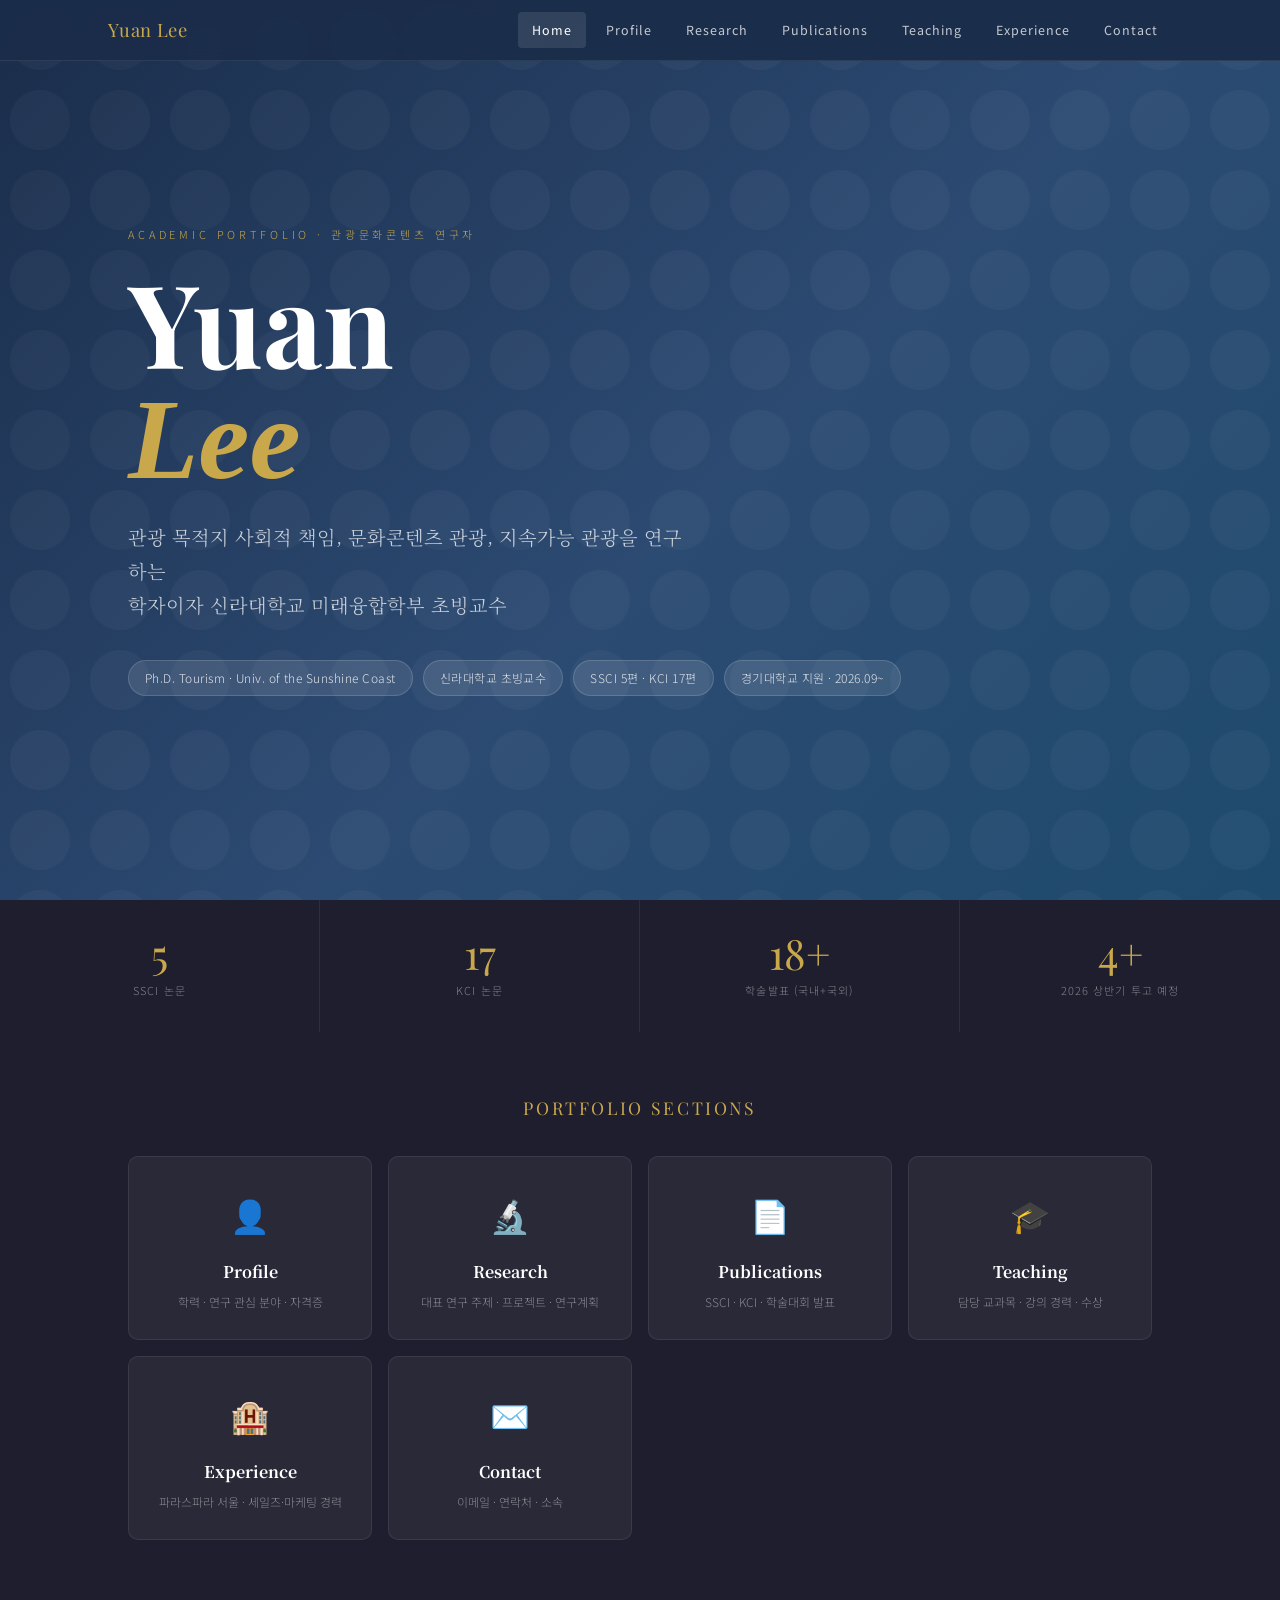
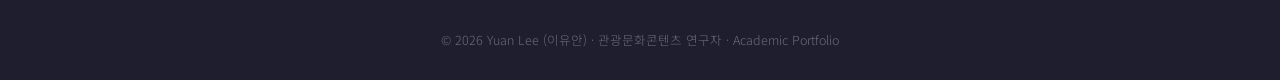
==== commit 2b151949: "Refactor: separate pages per section, Experience uses full Industry_Experience content" ====
--- a/index.html
+++ b/index.html
@@ -5,806 +5,55 @@
   <meta name="viewport" content="width=device-width, initial-scale=1.0" />
   <title>Yuan Lee · 이유안 — Academic Portfolio</title>
   <link href="https://fonts.googleapis.com/css2?family=Playfair+Display:ital,wght@0,700;1,400&family=Noto+Serif+KR:wght@300;400;600;700&family=Noto+Sans+KR:wght@300;400;500&display=swap" rel="stylesheet" />
+  <link rel="stylesheet" href="style.css" />
   <style>
-    /* ─── TOKENS ─── */
-    :root {
-      --navy:   #1a2d4a;
-      --navy2:  #2c4a72;
-      --blue:   #3a7bd5;
-      --gold:   #c9a84c;
-      --ink:    #1e1e2e;
-      --muted:  #6b7080;
-      --border: #dde3ec;
-      --bg:     #f7f9fc;
-      --paper:  #ffffff;
-      --green:  #2d4a3e;
+    /* ─── HOME: Section Cards ─── */
+    .section-cards {
+      background: var(--ink);
+      padding: 60px 10vw;
     }
-
-    /* ─── RESET ─── */
-    *, *::before, *::after { box-sizing: border-box; margin: 0; padding: 0; }
-    html { scroll-behavior: smooth; }
-    body {
-      font-family: 'Noto Sans KR', sans-serif;
-      font-weight: 300;
-      color: var(--ink);
-      background: var(--bg);
-      line-height: 1.85;
-      overflow-x: hidden;
-    }
-
-    /* ─── NAV ─── */
-    #site-nav {
-      position: fixed;
-      top: 0; left: 0; right: 0;
-      z-index: 1000;
-      background: rgba(26, 45, 74, 0.97);
-      backdrop-filter: blur(8px);
-      border-bottom: 1px solid rgba(255,255,255,0.08);
-    }
-
-    .nav-inner {
+    .section-cards-inner {
       max-width: 1120px;
       margin: 0 auto;
-      padding: 0 28px;
-      display: flex;
-      align-items: center;
-      justify-content: space-between;
-      height: 60px;
     }
-
-    .nav-logo {
+    .cards-title {
       font-family: 'Playfair Display', serif;
-      font-size: 1.15rem;
+      font-size: 1.1rem;
       color: var(--gold);
-      letter-spacing: 0.02em;
-      text-decoration: none;
-    }
-
-    .nav-links {
-      display: flex;
-      gap: 6px;
-      list-style: none;
-    }
-
-    .nav-links a {
-      display: block;
-      padding: 6px 14px;
-      font-size: 12.5px;
-      font-weight: 400;
-      letter-spacing: 0.08em;
-      color: rgba(255,255,255,0.75);
-      text-decoration: none;
-      border-radius: 4px;
-      transition: color 0.2s, background 0.2s;
-    }
-
-    .nav-links a:hover,
-    .nav-links a.active {
-      color: #fff;
-      background: rgba(255,255,255,0.1);
-    }
-
-    /* hamburger */
-    .nav-toggle {
-      display: none;
-      flex-direction: column;
-      gap: 5px;
-      cursor: pointer;
-      padding: 4px;
-    }
-    .nav-toggle span {
-      display: block; width: 24px; height: 2px;
-      background: rgba(255,255,255,0.8);
-      border-radius: 2px;
-      transition: 0.3s;
-    }
-
-    @media (max-width: 720px) {
-      .nav-toggle { display: flex; }
-      .nav-links {
-        display: none;
-        position: absolute;
-        top: 60px; left: 0; right: 0;
-        flex-direction: column;
-        background: rgba(26,45,74,0.98);
-        padding: 16px 28px 20px;
-        gap: 2px;
-        border-bottom: 1px solid rgba(255,255,255,0.08);
-      }
-      .nav-links.open { display: flex; }
-      .nav-links a { padding: 10px 0; }
-    }
-
-    /* ─── HERO ─── */
-    #home {
-      min-height: 100vh;
-      background: linear-gradient(135deg, var(--navy) 0%, var(--navy2) 55%, #1e4a6e 100%);
-      display: flex;
-      align-items: center;
-      padding: 100px 10vw 80px;
-      position: relative;
-      overflow: hidden;
-    }
-
-    #home::before {
-      content: '';
-      position: absolute; inset: 0;
-      background: url("data:image/svg+xml,%3Csvg width='80' height='80' viewBox='0 0 80 80' xmlns='http://www.w3.org/2000/svg'%3E%3Cg fill='%23ffffff' fill-opacity='0.03'%3E%3Ccircle cx='40' cy='40' r='30'/%3E%3C/g%3E%3C/svg%3E");
-      pointer-events: none;
-    }
-
-    .hero-content {
-      position: relative;
-      z-index: 1;
-      max-width: 800px;
-    }
-
-    .hero-eyebrow {
-      font-size: 11px;
-      letter-spacing: 0.35em;
-      text-transform: uppercase;
-      color: var(--gold);
-      margin-bottom: 1.4rem;
-      opacity: 0;
-      animation: fadeUp 0.7s ease 0.2s forwards;
-    }
-
-    .hero-name {
-      font-family: 'Playfair Display', serif;
-      font-size: clamp(3.2rem, 9vw, 7.5rem);
-      font-weight: 700;
-      line-height: 0.95;
-      color: #fff;
-      margin-bottom: 1.6rem;
-      opacity: 0;
-      animation: fadeUp 0.8s ease 0.35s forwards;
-    }
-
-    .hero-name em {
-      font-style: italic;
-      color: var(--gold);
-    }
-
-    .hero-tagline {
-      font-family: 'Noto Serif KR', serif;
-      font-size: clamp(0.95rem, 2vw, 1.2rem);
-      color: rgba(255,255,255,0.75);
-      margin-bottom: 2.4rem;
-      max-width: 560px;
-      line-height: 1.75;
-      opacity: 0;
-      animation: fadeUp 0.8s ease 0.5s forwards;
-    }
-
-    .hero-pills {
-      display: flex;
-      flex-wrap: wrap;
-      gap: 10px;
-      opacity: 0;
-      animation: fadeUp 0.8s ease 0.65s forwards;
-    }
-
-    .pill {
-      font-size: 12px;
-      padding: 6px 16px;
-      border-radius: 20px;
-      background: rgba(255,255,255,0.1);
-      color: rgba(255,255,255,0.85);
-      border: 1px solid rgba(255,255,255,0.15);
-      letter-spacing: 0.04em;
-    }
-
-    /* STATS BAR */
-    .stats-bar {
-      background: var(--ink);
-      display: grid;
-      grid-template-columns: repeat(4, 1fr);
-    }
-
-    .stat-cell {
-      padding: 2rem 1.5rem;
-      text-align: center;
-      border-right: 1px solid rgba(255,255,255,0.07);
-    }
-    .stat-cell:last-child { border-right: none; }
-
-    .stat-num {
-      font-family: 'Playfair Display', serif;
-      font-size: 2.6rem;
-      color: var(--gold);
-      line-height: 1;
-      display: block;
-    }
-
-    .stat-lbl {
-      font-size: 11px;
-      letter-spacing: 0.1em;
-      color: rgba(255,255,255,0.45);
-      margin-top: 6px;
-    }
-
-    @media (max-width: 600px) {
-      .stats-bar { grid-template-columns: repeat(2, 1fr); }
-      .stat-cell { border-bottom: 1px solid rgba(255,255,255,0.07); }
-    }
-
-    /* ─── GENERIC SECTION ─── */
-    .section {
-      padding: 90px 10vw;
-      border-bottom: 1px solid var(--border);
-    }
-
-    .section:nth-child(even) { background: #f0f4f9; }
-
-    .section-wrap { max-width: 1000px; margin: 0 auto; }
-
-    .sec-eyebrow {
-      font-size: 10.5px;
-      letter-spacing: 0.3em;
-      text-transform: uppercase;
-      color: var(--blue);
-      margin-bottom: 10px;
-    }
-
-    .sec-title {
-      font-family: 'Noto Serif KR', serif;
-      font-size: clamp(1.5rem, 3vw, 2.1rem);
-      font-weight: 700;
-      color: var(--navy);
-      padding-bottom: 12px;
-      border-bottom: 3px solid var(--blue);
-      margin-bottom: 40px;
-    }
-
-    /* ─── PROFILE ─── */
-    .profile-grid {
-      display: grid;
-      grid-template-columns: 1fr 1fr;
-      gap: 28px;
-      margin-bottom: 40px;
-    }
-
-    .info-card {
-      background: var(--paper);
-      border: 1px solid var(--border);
-      border-top: 3px solid var(--blue);
-      border-radius: 8px;
-      padding: 24px 26px;
-    }
-
-    .info-card h4 {
-      font-family: 'Noto Serif KR', serif;
-      font-size: 0.95rem;
-      font-weight: 700;
-      color: var(--navy);
-      margin-bottom: 12px;
-    }
-
-    .info-card p, .info-card li {
-      font-size: 13.5px;
-      color: var(--muted);
-      line-height: 1.85;
-    }
-
-    .info-card ul { list-style: none; }
-    .info-card ul li { padding-left: 14px; position: relative; }
-    .info-card ul li::before { content: '–'; position: absolute; left: 0; color: var(--blue); }
-
-    /* TIMELINE */
-    .tl {
-      position: relative;
-      padding-left: 28px;
-    }
-
-    .tl::before {
-      content: '';
-      position: absolute;
-      left: 7px; top: 8px; bottom: 8px;
-      width: 2px;
-      background: linear-gradient(to bottom, var(--blue), var(--navy2));
-      border-radius: 2px;
-    }
-
-    .tl-item {
-      position: relative;
-      margin-bottom: 22px;
-      padding: 20px 22px;
-      background: var(--paper);
-      border: 1px solid var(--border);
-      border-radius: 8px;
-      transition: transform 0.25s, box-shadow 0.25s;
-    }
-
-    .tl-item:hover { transform: translateX(4px); box-shadow: 0 4px 18px rgba(0,0,0,0.07); }
-
-    .tl-item::before {
-      content: '';
-      position: absolute;
-      left: -25px; top: 22px;
-      width: 12px; height: 12px;
-      border-radius: 50%;
-      background: var(--blue);
-      border: 2px solid #fff;
-      box-shadow: 0 0 0 2px var(--blue);
-    }
-
-    .tl-period {
-      display: inline-block;
-      background: var(--blue);
-      color: #fff;
-      font-size: 11.5px;
-      padding: 3px 12px;
-      border-radius: 20px;
-      margin-bottom: 8px;
-      letter-spacing: 0.05em;
-    }
-
-    .tl-item h4 { color: var(--navy); font-weight: 600; margin-bottom: 4px; }
-    .tl-item .org { color: var(--muted); font-size: 13px; margin-bottom: 8px; }
-    .tl-item p { font-size: 13.5px; color: var(--muted); }
-
-    /* tags (research interests) */
-    .tag-cloud { display: flex; flex-wrap: wrap; gap: 10px; }
-
-    .rtag {
-      font-size: 12.5px;
-      padding: 8px 18px;
-      border-radius: 22px;
-      background: linear-gradient(135deg, var(--navy), var(--navy2));
-      color: #fff;
-      letter-spacing: 0.03em;
-      transition: transform 0.2s;
-    }
-    .rtag:hover { transform: scale(1.04); }
-
-    /* licenses */
-    .lic-grid {
-      display: grid;
-      grid-template-columns: repeat(auto-fit, minmax(220px, 1fr));
-      gap: 14px;
-      margin-top: 28px;
-    }
-
-    .lic-item {
-      display: flex;
-      align-items: center;
-      gap: 14px;
-      padding: 14px 18px;
-      background: var(--paper);
-      border: 1px solid var(--border);
-      border-radius: 8px;
-    }
-
-    .lic-icon {
-      width: 38px; height: 38px;
-      background: var(--gold);
-      border-radius: 50%;
-      display: flex; align-items: center; justify-content: center;
-      font-size: 1.1rem;
-      flex-shrink: 0;
-    }
-
-    .lic-item strong { font-size: 13.5px; color: var(--navy); }
-    .lic-item span { font-size: 12px; color: var(--muted); display: block; }
-
-    @media (max-width: 640px) {
-      .profile-grid { grid-template-columns: 1fr; }
-    }
-
-    /* ─── RESEARCH ─── */
-    .project-grid {
-      display: grid;
-      grid-template-columns: repeat(auto-fit, minmax(280px, 1fr));
-      gap: 18px;
-      margin-bottom: 36px;
-    }
-
-    .proj-card {
-      background: var(--paper);
-      border: 1px solid var(--border);
-      border-radius: 8px;
-      padding: 24px;
-      position: relative;
-      overflow: hidden;
-      transition: transform 0.25s;
-    }
-
-    .proj-card::after {
-      content: '';
-      position: absolute;
-      top: 0; left: 0;
-      width: 100%; height: 3px;
-      background: linear-gradient(90deg, var(--gold), var(--blue));
-    }
-
-    .proj-card:hover { transform: translateY(-3px); }
-
-    .proj-icon { font-size: 1.7rem; margin-bottom: 12px; }
-    .proj-card h4 { font-family: 'Noto Serif KR', serif; font-weight: 600; color: var(--navy); margin-bottom: 10px; font-size: 15px; }
-    .proj-card p { font-size: 13px; color: var(--muted); line-height: 1.8; }
-
-    /* plan table */
-    .plan-table {
-      width: 100%;
-      border-collapse: collapse;
-      font-size: 13.5px;
-      margin-top: 28px;
-    }
-
-    .plan-table th {
-      background: var(--navy);
-      color: #fff;
-      padding: 12px 16px;
-      text-align: left;
-      font-weight: 500;
-    }
-
-    .plan-table td {
-      padding: 11px 16px;
-      border-bottom: 1px solid var(--border);
-      color: var(--muted);
-      vertical-align: top;
-    }
-
-    .plan-table td:first-child { color: var(--blue); font-weight: 500; white-space: nowrap; }
-    .plan-table tr:hover td { background: rgba(58,123,213,0.04); }
-
-    /* upcoming list */
-    .upcoming-list { list-style: none; display: grid; gap: 14px; margin-top: 4px; }
-
-    .upcoming-item {
-      display: flex;
-      gap: 18px;
-      align-items: flex-start;
-      padding: 16px 20px;
-      background: var(--paper);
-      border: 1px solid var(--border);
-      border-left: 3px solid var(--gold);
-      border-radius: 0 8px 8px 0;
-    }
-
-    .upcoming-badge {
-      font-size: 11px;
-      font-weight: 700;
-      letter-spacing: 0.1em;
-      color: var(--gold);
-      white-space: nowrap;
-      padding-top: 2px;
-    }
-
-    .upcoming-item p { font-size: 13.5px; color: var(--muted); line-height: 1.8; }
-
-    /* ─── PUBLICATIONS ─── */
-    .pub-section-label {
-      font-size: 12px;
-      font-weight: 700;
       letter-spacing: 0.15em;
       text-transform: uppercase;
-      color: var(--paper);
-      background: var(--navy);
-      display: inline-block;
-      padding: 5px 14px;
-      border-radius: 4px;
-      margin: 28px 0 16px;
+      margin-bottom: 32px;
+      text-align: center;
     }
-
-    .pub-item {
-      padding: 20px 24px;
-      background: var(--paper);
-      border: 1px solid var(--border);
-      border-left: 4px solid var(--blue);
-      border-radius: 0 8px 8px 0;
-      margin-bottom: 14px;
-      transition: transform 0.25s;
-    }
-
-    .pub-item:hover { transform: translateX(4px); }
-
-    .pub-badge {
-      display: inline-block;
-      font-size: 11px;
-      padding: 2px 10px;
-      border-radius: 12px;
-      margin-bottom: 8px;
-      font-weight: 600;
-      letter-spacing: 0.05em;
-    }
-
-    .badge-ssci { background: #c53030; color: #fff; }
-    .badge-kci  { background: #276749; color: #fff; }
-    .badge-kci2 { background: #2c7a7b; color: #fff; }
-
-    .pub-item h4 { color: var(--navy); font-size: 14px; line-height: 1.55; margin-bottom: 6px; }
-    .pub-item .pub-meta { color: var(--muted); font-size: 12.5px; font-style: italic; }
-    .pub-item a { color: var(--blue); font-size: 12px; display: inline-block; margin-top: 6px; text-decoration: none; border-bottom: 1px solid var(--border); }
-    .pub-item a:hover { border-color: var(--blue); }
-
-    /* conf table */
-    .conf-table {
-      width: 100%;
-      border-collapse: collapse;
-      font-size: 13px;
-      margin-top: 16px;
-    }
-
-    .conf-table th { background: var(--navy); color: #fff; padding: 11px 14px; text-align: left; font-weight: 500; }
-    .conf-table td { padding: 10px 14px; border-bottom: 1px solid var(--border); color: var(--muted); vertical-align: top; }
-    .conf-table tr:hover td { background: rgba(58,123,213,0.04); }
-
-    /* ─── TEACHING ─── */
-    .course-grid {
+    .nav-cards {
       display: grid;
       grid-template-columns: repeat(auto-fit, minmax(200px, 1fr));
-      gap: 14px;
-      margin-bottom: 28px;
+      gap: 16px;
     }
-
-    .course-card {
-      background: var(--paper);
-      border: 1px solid var(--border);
-      border-radius: 8px;
-      padding: 18px 20px;
+    .nav-card {
+      display: block;
+      padding: 28px 24px;
+      background: rgba(255,255,255,0.05);
+      border: 1px solid rgba(255,255,255,0.08);
+      border-radius: 10px;
+      text-decoration: none;
       text-align: center;
-      transition: all 0.25s;
+      transition: background 0.25s, transform 0.25s, border-color 0.25s;
     }
-
-    .course-card:hover { border-color: var(--blue); transform: translateY(-3px); box-shadow: 0 6px 18px rgba(0,0,0,0.08); }
-
-    .course-sem { font-size: 11px; color: var(--blue); font-weight: 600; letter-spacing: 0.1em; margin-bottom: 6px; }
-    .course-name { font-weight: 500; color: var(--navy); font-size: 13.5px; }
-
-    .award-highlight {
-      background: linear-gradient(135deg, #fffbeb, #fef3c7);
-      border: 2px solid var(--gold);
-      border-radius: 10px;
-      padding: 22px 26px;
-      margin-bottom: 24px;
+    .nav-card:hover {
+      background: rgba(255,255,255,0.1);
+      border-color: var(--gold);
+      transform: translateY(-4px);
     }
-
-    .award-highlight h4 { color: #92700a; margin-bottom: 8px; font-size: 15px; }
-    .award-highlight p { font-size: 13.5px; color: #6b5a1e; }
-    .award-highlight .amount { color: var(--gold); font-weight: 600; margin-top: 6px; }
-
-    /* award cards */
-    .award-cards {
-      display: grid;
-      grid-template-columns: repeat(auto-fit, minmax(220px, 1fr));
-      gap: 20px;
-      margin-top: 28px;
+    .nav-card-icon { font-size: 2rem; margin-bottom: 12px; display: block; }
+    .nav-card-title {
+      font-family: 'Noto Serif KR', serif;
+      font-size: 1rem;
+      font-weight: 700;
+      color: #fff;
+      margin-bottom: 6px;
     }
-
-    .award-card {
-      background: #fff;
-      border: 1px solid var(--border);
-      border-radius: 8px;
-      overflow: hidden;
-      transition: transform 0.3s, box-shadow 0.3s;
-    }
-
-    .award-card:hover { transform: translateY(-5px); box-shadow: 0 12px 36px rgba(0,0,0,0.12); }
-
-    .award-card img {
-      width: 100%;
-      height: 220px;
-      object-fit: cover;
-      border-bottom: 2px solid var(--gold);
-      transition: transform 0.4s;
-    }
-
-    .award-card:hover img { transform: scale(1.04); }
-
-    .award-card-body { padding: 16px 18px; }
-    .award-date { font-size: 11.5px; color: var(--gold); margin-bottom: 4px; letter-spacing: 0.08em; }
-    .award-card-body h4 { font-size: 15px; color: var(--navy); margin-bottom: 6px; }
-    .award-card-body p { font-size: 12.5px; color: var(--muted); line-height: 1.7; }
-
-    /* ─── EXPERIENCE ─── */
-    .exp-summary {
-      background: var(--green);
-      color: #fff;
-      border-radius: 8px;
-      padding: 22px 28px;
-      font-size: 14.5px;
-      line-height: 1.9;
-      margin-bottom: 36px;
-    }
-
-    .exp-comp-grid {
-      display: grid;
-      grid-template-columns: 1fr 1fr;
-      gap: 18px;
-      margin-bottom: 32px;
-    }
-
-    .exp-fac-card {
-      background: var(--paper);
-      border: 1px solid var(--border);
-      border-radius: 8px;
-      padding: 22px;
-    }
-
-    .exp-fac-card h4 {
-      font-size: 14px;
-      font-weight: 700;
-      color: var(--green);
-      margin-bottom: 10px;
-      display: flex; align-items: center; gap: 8px;
-    }
-
-    .exp-fac-card p { font-size: 13px; color: var(--muted); line-height: 1.8; }
-
-    .ops-list { list-style: none; display: grid; gap: 10px; }
-    .ops-list li { font-size: 14px; padding-left: 18px; position: relative; color: var(--ink); }
-    .ops-list li::before { content: '—'; position: absolute; left: 0; color: var(--green); }
-
-    /* exp timeline */
-    .exp-tl { position: relative; padding-left: 28px; }
-
-    .exp-tl::before {
-      content: '';
-      position: absolute;
-      left: 6px; top: 8px; bottom: 8px;
-      width: 2px;
-      background: var(--border);
-    }
-
-    .exp-tl-item { position: relative; margin-bottom: 32px; }
-
-    .exp-tl-item::before {
-      content: '';
-      position: absolute;
-      left: -26px; top: 8px;
-      width: 10px; height: 10px;
-      border-radius: 50%;
-      background: #4a7c6a;
-      border: 2px solid #fff;
-      box-shadow: 0 0 0 2px #4a7c6a;
-    }
-
-    .exp-tl-item:last-child::before { background: var(--gold); box-shadow: 0 0 0 2px var(--gold); }
-
-    .exp-period { font-size: 11.5px; font-weight: 700; letter-spacing: 1.5px; color: #4a7c6a; margin-bottom: 4px; }
-    .exp-tl-item:last-child .exp-period { color: var(--gold); }
-    .exp-tl-title { font-size: 15px; font-weight: 700; color: var(--green); margin-bottom: 10px; }
-    .exp-body { font-size: 14px; color: var(--muted); line-height: 1.85; margin-bottom: 12px; }
-
-    .exp-tasks { list-style: none; display: grid; gap: 6px; }
-
-    .exp-tasks li {
-      font-size: 13.5px;
-      padding: 8px 14px 8px 24px;
-      background: #e8f0ec;
-      border-radius: 5px;
-      position: relative;
-    }
-
-    .exp-tasks li::before { content: '›'; position: absolute; left: 10px; color: #4a7c6a; font-weight: 700; }
-
-    /* video */
-    .video-wrap {
-      margin-top: 24px;
-      border-radius: 10px;
-      overflow: hidden;
-      box-shadow: 0 2px 12px rgba(0,0,0,0.12);
-    }
-
-    .video-wrap video { width: 100%; display: block; }
-
-    .video-credit {
-      margin-top: 9px;
-      font-size: 12px;
-      color: #999;
-    }
-
-    .video-credit a { color: #aaa; text-decoration: underline; text-underline-offset: 2px; }
-
-    /* competency list */
-    .comp-list { list-style: none; display: grid; gap: 12px; }
-
-    .comp-list li {
-      display: flex;
-      gap: 12px;
-      align-items: flex-start;
-      padding: 14px 18px;
-      background: var(--paper);
-      border: 1px solid var(--border);
-      border-radius: 6px;
-      font-size: 13.5px;
-    }
-
-    .comp-list li::before { content: '●'; color: #4a7c6a; flex-shrink: 0; margin-top: 3px; font-size: 9px; }
-
-    @media (max-width: 640px) {
-      .exp-comp-grid { grid-template-columns: 1fr; }
-    }
-
-    /* resort tags */
-    .resort-tags { display: flex; flex-wrap: wrap; gap: 8px; margin: 10px 0 18px; }
-    .resort-tag { font-size: 12px; padding: 4px 12px; border-radius: 20px; background: #e8f0ec; color: var(--green); font-weight: 600; }
-
-    /* ─── CONTACT ─── */
-    .contact-wrap {
-      background: linear-gradient(135deg, var(--navy), var(--navy2));
-      border-radius: 14px;
-      padding: 52px 48px;
-      text-align: center;
-      color: #fff;
-    }
-
-    .contact-wrap h3 {
-      font-family: 'Playfair Display', serif;
-      font-size: 2rem;
-      margin-bottom: 12px;
-      color: var(--gold);
-    }
-
-    .contact-wrap p { opacity: 0.8; margin-bottom: 32px; font-size: 15px; }
-
-    .contact-links {
-      display: flex;
-      justify-content: center;
-      flex-wrap: wrap;
-      gap: 16px;
-      margin-bottom: 32px;
-    }
-
-    .c-btn {
-      padding: 13px 32px;
-      border-radius: 28px;
-      text-decoration: none;
-      font-weight: 500;
-      font-size: 14px;
-      transition: transform 0.25s, box-shadow 0.25s;
-      display: inline-flex;
-      align-items: center;
-      gap: 8px;
-    }
-
-    .c-btn:hover { transform: translateY(-3px); box-shadow: 0 10px 28px rgba(0,0,0,0.25); }
-    .c-btn.primary { background: #fff; color: var(--navy); }
-    .c-btn.ghost { background: transparent; color: #fff; border: 2px solid rgba(255,255,255,0.5); }
-
-    .contact-detail {
-      display: flex;
-      justify-content: center;
-      flex-wrap: wrap;
-      gap: 20px;
-      font-size: 13.5px;
-      color: rgba(255,255,255,0.6);
-    }
-
-    .contact-detail span { display: flex; align-items: center; gap: 6px; }
-    .contact-detail a { color: rgba(255,255,255,0.7); text-decoration: none; }
-    .contact-detail a:hover { color: #fff; }
-
-    /* ─── FOOTER ─── */
-    footer {
-      background: var(--ink);
-      color: rgba(255,255,255,0.35);
-      text-align: center;
-      padding: 28px;
-      font-size: 12.5px;
-    }
-
-    /* ─── ANIMATIONS ─── */
-    @keyframes fadeUp {
-      from { opacity: 0; transform: translateY(24px); }
-      to   { opacity: 1; transform: translateY(0); }
-    }
-
-    .reveal {
-      opacity: 0;
-      transform: translateY(18px);
-      transition: opacity 0.65s ease, transform 0.65s ease;
-    }
-
-    .reveal.visible { opacity: 1; transform: translateY(0); }
-
-    @media (max-width: 768px) {
-      .section { padding: 60px 6vw; }
-      #home { padding: 90px 6vw 60px; }
-      .contact-wrap { padding: 36px 24px; }
-    }
+    .nav-card-desc { font-size: 12px; color: rgba(255,255,255,0.45); line-height: 1.6; }
   </style>
 </head>
 <body>
@@ -812,23 +61,21 @@
 <!-- ═══ NAV ═══ -->
 <nav id="site-nav">
   <div class="nav-inner">
-    <a href="#home" class="nav-logo">Yuan Lee</a>
-    <div class="nav-toggle" id="hamburger" aria-label="메뉴 열기">
-      <span></span><span></span><span></span>
-    </div>
+    <a href="index.html" class="nav-logo">Yuan Lee</a>
+    <div class="nav-toggle" id="hamburger"><span></span><span></span><span></span></div>
     <ul class="nav-links" id="nav-links">
-      <li><a href="#home">Home</a></li>
-      <li><a href="#profile">Profile</a></li>
-      <li><a href="#research">Research</a></li>
-      <li><a href="#publications">Publications</a></li>
-      <li><a href="#teaching">Teaching</a></li>
-      <li><a href="#experience">Experience</a></li>
-      <li><a href="#contact">Contact</a></li>
+      <li><a href="index.html" class="active">Home</a></li>
+      <li><a href="profile.html" target="_blank">Profile</a></li>
+      <li><a href="research.html" target="_blank">Research</a></li>
+      <li><a href="publications.html" target="_blank">Publications</a></li>
+      <li><a href="teaching.html" target="_blank">Teaching</a></li>
+      <li><a href="experience.html" target="_blank">Experience</a></li>
+      <li><a href="contact.html" target="_blank">Contact</a></li>
     </ul>
   </div>
 </nav>
 
-<!-- ═══ HOME ═══ -->
+<!-- ═══ HERO ═══ -->
 <section id="home">
   <div class="hero-content">
     <p class="hero-eyebrow">Academic Portfolio · 관광문화콘텐츠 연구자</p>
@@ -866,612 +113,54 @@
   </div>
 </div>
 
-<!-- ═══ PROFILE ═══ -->
-<section id="profile" class="section">
-  <div class="section-wrap">
-    <p class="sec-eyebrow reveal">About</p>
-    <h2 class="sec-title reveal">Profile</h2>
-
-    <div class="profile-grid reveal">
-      <div class="info-card">
-        <h4>소개</h4>
-        <p>
-          관광학 분야에서 목적지 사회적 책임(DSR), 문화콘텐츠 관광, 지속가능 관광을 중심으로 연구하고 있습니다.
-          부산대학교 관광·컨벤션학과 박사과정 수료 후, 호주 University of the Sunshine Coast에서 2022년 박사학위를 취득하였으며,
-          현재 신라대학교 미래융합학부 초빙교수로 재직 중입니다.
-        </p>
-      </div>
-      <div class="info-card">
-        <h4>연락처</h4>
-        <ul>
-          <li>📧 totitre@naver.com</li>
-          <li>📧 healthylee7@gmail.com</li>
-          <li>📱 +82-10-5759-5485</li>
-          <li>🏫 신라대학교 미래융합학부</li>
-        </ul>
-      </div>
-    </div>
-
-    <!-- 학력 -->
-    <h3 class="sec-title reveal" style="font-size:1.3rem; margin-bottom:24px;">학력</h3>
-    <div class="tl reveal">
-      <div class="tl-item">
-        <span class="tl-period">2020.1 – 2022.5</span>
-        <h4>Ph.D. in Tourism</h4>
-        <p class="org">University of the Sunshine Coast, Queensland, Australia</p>
-        <p>논문: Development of a scale to measure destination social responsibility and the co-orientation analysis in the perception of destination social responsibility</p>
-      </div>
-      <div class="tl-item">
-        <span class="tl-period">2016.3 – 2018.8</span>
-        <h4>박사과정 수료</h4>
-        <p class="org">부산대학교 대학원 관광·컨벤션학과</p>
-      </div>
-      <div class="tl-item">
-        <span class="tl-period">2014.3 – 2016.2</span>
-        <h4>관광학 석사 (Tourism Management)</h4>
-        <p class="org">부산대학교 대학원 관광·컨벤션학과</p>
-        <p>논문: Analyzing tourism movement patterns using data mining</p>
-      </div>
-      <div class="tl-item">
-        <span class="tl-period">2000.3 – 2007.2</span>
-        <h4>교육공학 학사 (전공) / 영어문학 (부전공)</h4>
-        <p class="org">이화여자대학교, 서울</p>
-      </div>
-      <div class="tl-item">
-        <span class="tl-period">2002 – 2005</span>
-        <h4>해외 어학 및 교환학생</h4>
-        <p class="org">Indiana University (미국), Thiel College (미국), Queretaro Language Institute (멕시코), Beijing Language and Culture University (중국)</p>
-      </div>
-    </div>
-
-    <!-- 연구 관심 분야 -->
-    <h3 class="sec-title reveal" style="font-size:1.3rem; margin-top:48px; margin-bottom:24px;">연구 관심 분야</h3>
-    <div class="tag-cloud reveal">
-      <span class="rtag">관광 목적지 사회적 책임 (DSR)</span>
-      <span class="rtag">문화콘텐츠 관광</span>
-      <span class="rtag">지속가능 관광 개발</span>
-      <span class="rtag">호텔 및 숙박업 경영</span>
-      <span class="rtag">웰니스 헬스 관광</span>
-      <span class="rtag">MICE 산업</span>
-      <span class="rtag">관광 정책 및 전략</span>
-      <span class="rtag">관광기술 (TourTech)</span>
-      <span class="rtag">고객 경험 관리</span>
-      <span class="rtag">관광객 이동 패턴</span>
-      <span class="rtag">디지털 마케팅</span>
-      <span class="rtag">해양·도시 여가 콘텐츠</span>
-    </div>
-
-    <!-- 자격증 -->
-    <h3 class="sec-title reveal" style="font-size:1.3rem; margin-top:48px; margin-bottom:24px;">자격증 및 면허</h3>
-    <div class="lic-grid reveal">
-      <div class="lic-item">
-        <div class="lic-icon">📕</div>
-        <div><strong>교사자격증</strong><span>중·고등학교 영어 (Ewha Univ. No.20233)</span></div>
-      </div>
-      <div class="lic-item">
-        <div class="lic-icon">🎖️</div>
-        <div><strong>사회복지사 2급</strong><span>2006-1-0583</span></div>
-      </div>
-      <div class="lic-item">
-        <div class="lic-icon">🥋</div>
-        <div><strong>태권도 1단</strong><span>공인 1단</span></div>
-      </div>
-      <div class="lic-item">
-        <div class="lic-icon">🇨🇳</div>
-        <div><strong>HSK 9급</strong><span>중국어 능력시험 최상위</span></div>
-      </div>
-      <div class="lic-item">
-        <div class="lic-icon">🇰🇷</div>
-        <div><strong>한국사능력검정 1급</strong><span>2011.5.17</span></div>
-      </div>
+<!-- ═══ SECTION CARDS ═══ -->
+<div class="section-cards">
+  <div class="section-cards-inner">
+    <p class="cards-title">Portfolio Sections</p>
+    <div class="nav-cards">
+      <a href="profile.html" target="_blank" class="nav-card">
+        <span class="nav-card-icon">👤</span>
+        <div class="nav-card-title">Profile</div>
+        <div class="nav-card-desc">학력 · 연구 관심 분야 · 자격증</div>
+      </a>
+      <a href="research.html" target="_blank" class="nav-card">
+        <span class="nav-card-icon">🔬</span>
+        <div class="nav-card-title">Research</div>
+        <div class="nav-card-desc">대표 연구 주제 · 프로젝트 · 연구계획</div>
+      </a>
+      <a href="publications.html" target="_blank" class="nav-card">
+        <span class="nav-card-icon">📄</span>
+        <div class="nav-card-title">Publications</div>
+        <div class="nav-card-desc">SSCI · KCI · 학술대회 발표</div>
+      </a>
+      <a href="teaching.html" target="_blank" class="nav-card">
+        <span class="nav-card-icon">🎓</span>
+        <div class="nav-card-title">Teaching</div>
+        <div class="nav-card-desc">담당 교과목 · 강의 경력 · 수상</div>
+      </a>
+      <a href="experience.html" target="_blank" class="nav-card">
+        <span class="nav-card-icon">🏨</span>
+        <div class="nav-card-title">Experience</div>
+        <div class="nav-card-desc">파라스파라 서울 · 세일즈·마케팅 경력</div>
+      </a>
+      <a href="contact.html" target="_blank" class="nav-card">
+        <span class="nav-card-icon">✉️</span>
+        <div class="nav-card-title">Contact</div>
+        <div class="nav-card-desc">이메일 · 연락처 · 소속</div>
+      </a>
     </div>
   </div>
-</section>
-
-<!-- ═══ RESEARCH ═══ -->
-<section id="research" class="section">
-  <div class="section-wrap">
-    <p class="sec-eyebrow reveal">Scholarship</p>
-    <h2 class="sec-title reveal">Research</h2>
-
-    <!-- 대표 연구 주제 -->
-    <h3 style="font-family:'Noto Serif KR',serif; color:var(--navy); font-size:1.1rem; margin-bottom:20px;" class="reveal">대표 연구 주제</h3>
-    <div class="project-grid reveal">
-      <div class="proj-card">
-        <div class="proj-icon">🌏</div>
-        <h4>관광 목적지 사회적 책임 (DSR)</h4>
-        <p>주민·정부·실무자 다이해관계자 관점에서 관광목적지의 사회적 책임을 측정하는 척도 개발 및 지속가능 관광 거버넌스 연구</p>
-      </div>
-      <div class="proj-card">
-        <div class="proj-icon">🎨</div>
-        <h4>문화콘텐츠 관광</h4>
-        <p>토픽모델링과 내용분석을 통한 문화콘텐츠 관광 연구동향 분석 및 학문적 지식 구조 탐색. 문화도시 정책과 지역재생 연계 연구</p>
-      </div>
-      <div class="proj-card">
-        <div class="proj-icon">🤝</div>
-        <h4>국제학생 관광 경험</h4>
-        <p>국제학생의 여행 소외(Travel Alienation) 유형 체계화 및 사회적 지원의 완충 역할 규명. 스트레스–대처 이론 적용</p>
-      </div>
-    </div>
-
-    <!-- 최근 프로젝트 -->
-    <h3 style="font-family:'Noto Serif KR',serif; color:var(--navy); font-size:1.1rem; margin:36px 0 20px;" class="reveal">최근 수행 프로젝트</h3>
-    <div class="project-grid reveal">
-      <div class="proj-card">
-        <div class="proj-icon">🤖</div>
-        <h4>AI 기반 영상·디지털 마케팅 교육 연계</h4>
-        <p>디지털 마케팅 실습 교육을 위해 온라인 판매 사업자 등록을 수행. AI 영상 제작 및 공유숙박업 관련 실무 중심 교육 콘텐츠 개발</p>
-      </div>
-      <div class="proj-card">
-        <div class="proj-icon">🗺️</div>
-        <h4>밀양시 지역 관광 활성화</h4>
-        <p>2025년 밀양시 관광포럼 발제. 관광의 별 선정위원 및 한옥 위탁 운영 업체 선정 외부 위원으로 활동하며 로컬 크리에이터와 연구 수행</p>
-      </div>
-      <div class="proj-card">
-        <div class="proj-icon">🎭</div>
-        <h4>문화·예술 공간 기반 지역재생</h4>
-        <p>아트컨시어지 여행사와 함께 VIP 아트 투어 프로그램 개발 및 문화·예술 공간과 지역재생 연계 스터디. 저서 출판 기획 중</p>
-      </div>
-    </div>
-
-    <!-- 연구 지원 -->
-    <h3 style="font-family:'Noto Serif KR',serif; color:var(--navy); font-size:1.1rem; margin:36px 0 20px;" class="reveal">연구 지원</h3>
-    <div class="reveal">
-      <div class="award-highlight">
-        <h4>Global Ph.D. Fellowship Program (NRF-2016H1A2A1909165)</h4>
-        <p>National Research Foundation of Korea · 2016.3 – 2019.2 · 전액 장학금</p>
-        <p class="amount">AUD 88,959 / KRW 73,493,000 (3개년) — 1차: AUD 29,320 / 2차: AUD 29,146 / 3차: AUD 30,403</p>
-      </div>
-    </div>
-
-    <!-- 투고 준비 현황 -->
-    <h3 style="font-family:'Noto Serif KR',serif; color:var(--navy); font-size:1.1rem; margin:36px 0 16px;" class="reveal">2026 투고 준비 현황</h3>
-    <ul class="upcoming-list reveal">
-      <li class="upcoming-item">
-        <span class="upcoming-badge">2주 이내</span>
-        <p>어촌관광 관련 연구 — 약 25페이지 이상 작성 완료, 참고문헌 정리 후 해양관광학 분야 학술지 투고 예정</p>
-      </li>
-      <li class="upcoming-item">
-        <span class="upcoming-badge">3주 이내</span>
-        <p>2025년 11월 Glosith 학회 발표 영문 풀페이퍼 2편 (포스터 + 구두발표) — 편집·수정 후 투고 가능 상태</p>
-      </li>
-      <li class="upcoming-item">
-        <span class="upcoming-badge">집필 중</span>
-        <p>웰니스 관광 경험 연구 — 약 20페이지 분량으로 현재 집필 진행 중</p>
-      </li>
-    </ul>
-
-    <!-- 향후 연구 계획 -->
-    <h3 style="font-family:'Noto Serif KR',serif; color:var(--navy); font-size:1.1rem; margin:36px 0 12px;" class="reveal">향후 연구계획</h3>
-    <p style="font-size:13.5px; color:var(--muted); max-width:800px; line-height:1.9; margin-bottom:20px;" class="reveal">
-      연구 주제는 문화도시 및 지역 heritage 자원을 활용한 콘텐츠 개발로 확장되고 있으며,
-      <em>자원에서 정책 및 전략으로 이어지는 관광지 관리 관점(from resources to policy and strategies in destination management)</em>에서
-      수행하고 있습니다. AI 기반 문화관광 영상 콘텐츠와 AI 활용 실무 트렌드 연계 연구도 진행 중입니다.
-    </p>
-    <div style="overflow-x:auto;" class="reveal">
-      <table class="plan-table">
-        <thead>
-          <tr><th>세부분야 (NRF 분류)</th><th>향후 연구계획</th></tr>
-        </thead>
-        <tbody>
-          <tr><td>관광정책·행정·역사</td><td>문화도시 정책 및 사업·전략 연구 수행 중</td></tr>
-          <tr><td>관광경영 (호텔·외식)</td><td>호텔·도시 문화공간 (문화·예술·엔터테인먼트 결합)</td></tr>
-          <tr><td>관광자원·개발·계획</td><td>학위논문 후속 연구 — 지속가능성과 역량·인적 자원개발</td></tr>
-          <tr><td>관광마케팅·상품개발</td><td>K-컬처·K-푸드 관련 연구</td></tr>
-          <tr><td>컨벤션(MICE)·이벤트</td><td>축제·공연·전시 등 문화 이벤트 관광 기획 및 운영</td></tr>
-          <tr><td>관광·레저·국제관광</td><td>방한 외래 관광객의 지역 관광 유입 활성화 연구</td></tr>
-          <tr><td>관광행동·심리</td><td>AI 관광 영상콘텐츠 개발 및 지역 자원 연계</td></tr>
-          <tr><td>관광문화·통역</td><td>템플·한옥 스테이 — 관광 해설 연구</td></tr>
-        </tbody>
-      </table>
-    </div>
-  </div>
-</section>
-
-<!-- ═══ PUBLICATIONS ═══ -->
-<section id="publications" class="section">
-  <div class="section-wrap">
-    <p class="sec-eyebrow reveal">Scholarship</p>
-    <h2 class="sec-title reveal">Publications</h2>
-
-    <!-- SSCI 최신 -->
-    <div class="pub-section-label reveal">SSCI / ABDC A — 최신 논문</div>
-
-    <div class="pub-item reveal">
-      <span class="pub-badge badge-kci">KCI · 2026</span>
-      <h4>토픽모델링과 내용분석을 통한 '문화콘텐츠 관광' 연구동향과 산업 발전 방향 탐색</h4>
-      <p class="pub-meta">융합관광콘텐츠연구 · 2026</p>
-      <a href="https://doi.org/10.22556/jctc.2026.12.1.5" target="_blank" rel="noopener">https://doi.org/10.22556/jctc.2026.12.1.5</a>
-    </div>
-
-    <div class="pub-item reveal">
-      <span class="pub-badge badge-ssci">SSCI · 2025</span>
-      <h4>Travel Alienation and Coping Strategies of International Students: A Qualitative Exploration of the Role of Social Support</h4>
-      <p class="pub-meta">International Journal of Tourism Research · 2025</p>
-      <a href="https://doi.org/10.1002/jtr.70100" target="_blank" rel="noopener">https://doi.org/10.1002/jtr.70100</a>
-    </div>
-
-    <div class="pub-item reveal">
-      <span class="pub-badge badge-ssci">SSCI · ABDC A · 2025</span>
-      <h4>A Scale to Measure Destination Social Responsibility Perceived by Residents and Government</h4>
-      <p class="pub-meta">International Journal of Tourism Research · DOI: 10.1002/jtr.70084</p>
-      <a href="https://doi.org/10.1002/jtr.70084" target="_blank" rel="noopener">https://doi.org/10.1002/jtr.70084</a>
-    </div>
-
-    <!-- 3년 이전 SSCI -->
-    <div class="pub-section-label reveal">SSCI — 3년 이전 게재</div>
-
-    <div class="pub-item reveal">
-      <span class="pub-badge badge-ssci">SSCI · 2018</span>
-      <h4>Investigating key innovation capabilities fostering visitors' mindfulness and its consequences in the food exposition environment</h4>
-      <p class="pub-meta">Journal of Travel and Tourism Marketing, 35(6), 803–818</p>
-      <a href="https://doi.org/10.1080/10548408.2017.1421496" target="_blank" rel="noopener">DOI →</a>
-    </div>
-
-    <div class="pub-item reveal">
-      <span class="pub-badge badge-ssci">SSCI · 2018 · NRF 수혜</span>
-      <h4>Change and stability in shopping tourists' destination networks: The case of Seoul in Korea</h4>
-      <p class="pub-meta">Journal of Destination Marketing Management, 9, 267–278</p>
-      <a href="https://doi.org/10.1016/j.jdmm.2018.02.004" target="_blank" rel="noopener">DOI →</a>
-    </div>
-
-    <div class="pub-item reveal">
-      <span class="pub-badge badge-ssci">SSCI · Q1 · 2019</span>
-      <h4>A Value Co-Creation Model in Brand Tribes: The Effect of Luxury Cruise Consumers' Power Perception</h4>
-      <p class="pub-meta">Service Business: An International Journal, 13(1), 129–152</p>
-      <a href="https://doi.org/10.1007/s11628-018-0373-x" target="_blank" rel="noopener">DOI →</a>
-    </div>
-
-    <!-- KCI -->
-    <div class="pub-section-label reveal">KCI 등재 논문 (주요)</div>
-
-    <div class="pub-item reveal">
-      <span class="pub-badge badge-kci">KCI</span>
-      <h4>Lee, Y. &amp; Kim, I. (2017). The Impact of Perceived Service Quality on Satisfaction and Behavioral Intentions.</h4>
-      <p class="pub-meta">관광학연구, 41(8), 155–173.</p>
-    </div>
-
-    <div class="pub-item reveal">
-      <span class="pub-badge badge-kci">KCI</span>
-      <h4>Lee, Y. &amp; Kim, I. (2017). The impact of the quality of knowledge via trust in members of online travel community.</h4>
-      <p class="pub-meta">관광경영연구, 21(6), 123–144.</p>
-    </div>
-
-    <div class="pub-item reveal">
-      <span class="pub-badge badge-kci">KCI</span>
-      <h4>Lee, Y. &amp; Kim, I. (2017). Examining destination networks formed by overseas shopping tourists' mobility in Seoul.</h4>
-      <p class="pub-meta">관광경영연구, 21(5), 175–193.</p>
-    </div>
-
-    <div class="pub-item reveal">
-      <span class="pub-badge badge-kci">KCI · NRF 수혜</span>
-      <h4>Lee, Y. &amp; Kim, I. (2016). Analyzing associative rules of destination selections among foreign tourists.</h4>
-      <p class="pub-meta">관광경영연구, 20(6), 623–642.</p>
-    </div>
-
-    <p style="font-size:13px; color:var(--muted); margin-top:16px; padding:14px 18px; background:var(--paper); border:1px dashed var(--border); border-radius:6px;" class="reveal">
-      그 밖의 KCI 논문은 한국연구재단 포털 <a href="https://www.kci.go.kr/kciportal/main.kci" target="_blank" style="color:var(--blue);">kci.go.kr</a>에서 <strong>"이유안"</strong>으로 검색하실 수 있습니다.
-    </p>
-
-    <!-- 학술대회 -->
-    <div class="pub-section-label reveal" style="margin-top:40px;">학술대회 발표</div>
-    <div style="overflow-x:auto;" class="reveal">
-      <table class="conf-table">
-        <thead>
-          <tr><th>#</th><th>논문명</th><th>구분</th><th>장소</th><th>발표</th></tr>
-        </thead>
-        <tbody>
-          <tr><td>1</td><td>Qualitative examination of destination social responsibility and its challenges</td><td>International</td><td>Kuala Lumpur, Malaysia</td><td>2019.6</td></tr>
-          <tr><td>2</td><td>Change and stability in shopping tourists' destination networks</td><td>국내</td><td>Incheon, Korea</td><td>2018.11</td></tr>
-          <tr><td>3</td><td>Change and stability in shopping tourists' destination networks ⭐ Best Paper</td><td>International</td><td>Beppu, Japan</td><td>2017.6</td></tr>
-          <tr><td>4</td><td>Examining destination network of foreign shopping tourists</td><td>International</td><td>Ulsan, Korea</td><td>2017.7</td></tr>
-          <tr><td>5</td><td>International students' tourism experience in Korea</td><td>International</td><td>Beppu, Japan</td><td>2017.12</td></tr>
-          <tr><td>6</td><td>Can local people help enhance tourists' destination loyalty?</td><td>International</td><td>London, UK</td><td>2015.8</td></tr>
-          <tr><td>7</td><td>Examining Service Quality and Communication Strategies in Increasing Perceived Innovativeness</td><td>International</td><td>Taipei, Taiwan</td><td>2016.2</td></tr>
-        </tbody>
-      </table>
-    </div>
-  </div>
-</section>
-
-<!-- ═══ TEACHING ═══ -->
-<section id="teaching" class="section">
-  <div class="section-wrap">
-    <p class="sec-eyebrow reveal">Education</p>
-    <h2 class="sec-title reveal">Teaching</h2>
-
-    <div class="tl reveal" style="margin-bottom:36px;">
-      <div class="tl-item">
-        <span class="tl-period">2024.3 – 현재</span>
-        <h4>초빙교수</h4>
-        <p class="org">신라대학교 미래융합학부</p>
-        <p>웰니스 관광, 글로벌 여행 에티켓, 그린 투어리즘, 세계도시 여행 (축제 및 현지 음식 탐방), 창업론 등 담당</p>
-      </div>
-      <div class="tl-item">
-        <span class="tl-period">2006 – 2019</span>
-        <h4>영어 교사 / 강사</h4>
-        <p class="org">고등학교 영어 수업 (교사자격증 소지)</p>
-        <p>삼정고등학교 영어 회화 강의 (2019.1)</p>
-      </div>
-    </div>
-
-    <h3 style="font-family:'Noto Serif KR',serif; color:var(--navy); font-size:1.05rem; margin-bottom:18px;" class="reveal">담당 교과목 (신라대학교)</h3>
-    <div class="course-grid reveal">
-      <div class="course-card">
-        <div class="course-sem">봄학기</div>
-        <div class="course-name">Wellness Tourism</div>
-      </div>
-      <div class="course-card">
-        <div class="course-sem">봄학기</div>
-        <div class="course-name">Global Travel and Etiquette</div>
-      </div>
-      <div class="course-card">
-        <div class="course-sem">가을학기</div>
-        <div class="course-name">Green Tourism</div>
-      </div>
-      <div class="course-card">
-        <div class="course-sem">가을학기</div>
-        <div class="course-name">World City Travel: Exploring Festivals and Local Cuisine</div>
-      </div>
-      <div class="course-card">
-        <div class="course-sem">공통</div>
-        <div class="course-name">창업론</div>
-      </div>
-    </div>
-
-    <!-- 수상 -->
-    <h3 style="font-family:'Noto Serif KR',serif; color:var(--navy); font-size:1.05rem; margin:40px 0 18px;" class="reveal">수상 및 주요 성과</h3>
-    <div class="award-highlight reveal">
-      <h4>⭐ 우수교원 표창장 — 신라대학교 (2026)</h4>
-      <p>2024년부터의 강의평가 우수 실적에 대한 인정 · 담당 교과목: 웰니스 관광, 축제, 세계여행지리, 창업론 등 5개 과목</p>
-    </div>
-    <div class="award-highlight reveal">
-      <h4>⭐ Global Ph.D. Fellowship — NRF (2016 – 2019)</h4>
-      <p>NRF-2016H1A2A1909165 · 3개년 전액 장학금</p>
-      <p class="amount">AUD 88,959 / KRW 73,493,000</p>
-    </div>
-
-    <div class="award-cards reveal">
-      <div class="award-card">
-        <img src="image/award.jpg" alt="수상 사진" loading="lazy">
-        <div class="award-card-body">
-          <div class="award-date">수상 기념</div>
-          <h4>수상 사진</h4>
-        </div>
-      </div>
-      <div class="award-card">
-        <img src="image/masters_thesis_award_pnu_2015.jpg" alt="석사 우수논문상 2015" loading="lazy">
-        <div class="award-card-body">
-          <div class="award-date">2015 · 05 · 27</div>
-          <h4>우수논문상 (석사)</h4>
-          <p>부산대학교 대학원 관광컨벤션학과<br>부산대학교 총장 수여</p>
-        </div>
-      </div>
-      <div class="award-card">
-        <img src="image/phd_award_18_05_23.jpg.jpg" alt="박사 학술상패 2018" loading="lazy">
-        <div class="award-card-body">
-          <div class="award-date">2018 · 05 · 23</div>
-          <h4>학술상패 (박사)</h4>
-          <p>부산대학교 대학원 관광컨벤션학과<br>부산대학교 총장 수여</p>
-        </div>
-      </div>
-    </div>
-  </div>
-</section>
-
-<!-- ═══ EXPERIENCE ═══ -->
-<section id="experience" class="section">
-  <div class="section-wrap">
-    <p class="sec-eyebrow reveal">Industry</p>
-    <h2 class="sec-title reveal">Experience</h2>
-
-    <!-- 요약 -->
-    <div class="exp-summary reveal">
-      서울 도심 내 자연환경을 기반으로 한 복합 리조트에서 호텔과 회원제 콘도를 아우르는 세일즈·마케팅 전략 및 체류형 경험 설계를 수행
-    </div>
-
-    <!-- 회사 소개 -->
-    <div class="reveal">
-      <h3 style="font-family:'Noto Serif KR',serif; font-size:1.1rem; color:var(--green); margin-bottom:10px;">(주)정상북한산리조트 | 세일즈·마케팅팀 · 2019 – 2025 · 서울 강북구 우이동</h3>
-      <h4 style="font-size:1rem; color:var(--green); margin-bottom:8px;">파라스파라 서울 | ㈜정상북한산리조트</h4>
-      <div class="resort-tags">
-        <span class="resort-tag"># Green in 서울도심</span>
-        <span class="resort-tag"># Luxury</span>
-        <span class="resort-tag"># Condo</span>
-        <span class="resort-tag"># Hotel</span>
-      </div>
-      <p style="font-size:14px; color:var(--muted); line-height:1.9; margin-bottom:28px;">
-        파라스파라 서울은 서울 강북구 우이동 북한산 국립공원 자락에 위치한 5성급 복합 리조트로, 서울 도심에서 자연과 럭셔리를 동시에 경험할 수 있는 공간이다. 약 8만㎡ 부지에 숙박동 14개 동, 334객실과 문화·집회시설 1개 동으로 구성. 호텔과 회원제 콘도가 결합된 복합형 구조를 갖는다.
-      </p>
-    </div>
-
-    <!-- 시설 개요 -->
-    <div class="exp-comp-grid reveal">
-      <div class="exp-fac-card">
-        <h4>🏨 호텔 구역</h4>
-        <p>3개 동, 110객실 · 일반 투숙객 대상 · OTA 채널 예약 가능<br><br>
-        객실: 캐빈, 팀버, 팀버 주니어, 프리미어 팀버 스위트</p>
-      </div>
-      <div class="exp-fac-card">
-        <h4>🌲 콘도 구역</h4>
-        <p>11개 동, 224객실 · 프라나 오너스(Prana Owners) 회원 전용<br><br>
-        가든 하우스 · 파크 하우스 · 스카이 하우스 (약 58평 – 156평 / 분양가 2억 – 12억 원)</p>
-      </div>
-    </div>
-
-    <!-- 운영 특성 -->
-    <h3 style="font-family:'Noto Serif KR',serif; color:var(--green); font-size:1rem; margin:28px 0 14px;" class="reveal">운영 및 공간 특성</h3>
-    <ul class="ops-list reveal">
-      <li>운영은 소유 법인인 ㈜정상북한산리조트가 총괄하고, 조선호텔앤리조트가 브랜드 프리미엄 및 서비스 운영을 담당하는 이원화 구조</li>
-      <li>회원 전담 컨시어지팀 운영 — 개인 회원 프라이빗 서비스, 법인 회원 비즈니스 미팅, 워크숍 등 다양한 목적의 체류 경험 제공</li>
-      <li>인피니티풀(109동 크라우드릿지 옥상) — 콘도 회원 전용, 북한산 능선 파노라마 조망</li>
-    </ul>
-
-    <!-- 비디오 -->
-    <div class="video-wrap reveal">
-      <video controls>
-        <source src="video/anto_paraspara_video.mp4" type="video/mp4" />
-        브라우저가 동영상을 지원하지 않습니다.
-      </video>
-    </div>
-    <p class="video-credit reveal">
-      출처: YouTube – ANTO 안토 &nbsp;·&nbsp;
-      <a href="https://youtu.be/jWBgiaqGRHE?si=Lum8vX-z8CkYVp05" target="_blank" rel="noopener noreferrer">View original video</a>
-    </p>
-
-    <!-- 핵심 역량 -->
-    <h3 style="font-family:'Noto Serif KR',serif; color:var(--green); font-size:1rem; margin:36px 0 16px;" class="reveal">세일즈·마케팅 핵심 역량</h3>
-    <ul class="comp-list reveal">
-      <li>호텔 및 콘도 복합 리조트 마케팅·브랜딩 전략 수립 경험</li>
-      <li>북한산 자연환경 기반 리조트 공간 동선을 활용한 고객 경험 설계 및 공간 활용 기획 (소셜 라운지, 뮤직룸, 내부 인테리어 등)</li>
-      <li>프리미엄 럭셔리 콘도 판매 촉진 전략 수립 경험 (고객 타겟팅, 콘도동 컨셉 설계, 온·오프라인 홍보 전략 포함)</li>
-      <li>사계절 테마형 콘텐츠 및 SNS 홍보 기획 — 겨울 산타 크리스마스 패키지 / 가을 트레킹·요가 / 여름 풀사이드 영화 / 봄 다이닝 패키지</li>
-      <li>호텔 부대시설(연회·웨딩·F&amp;B) 연계 상품 기획 및 수익화 전략 수립 경험</li>
-      <li>고객 경험(VOC) 및 온라인 리뷰 분석 기반 서비스 개선 경험</li>
-      <li>모기업 삼정기업(부산)–파라스파라(서울) 간 운영 전략 전달 및 실행 상황 보고</li>
-    </ul>
-
-    <!-- 시기별 경력 타임라인 -->
-    <h3 style="font-family:'Noto Serif KR',serif; color:var(--green); font-size:1rem; margin:40px 0 18px;" class="reveal">시기별 경력</h3>
-    <div class="exp-tl reveal">
-
-      <div class="exp-tl-item">
-        <div class="exp-period">2019 – 2021.08 | 프리오픈 단계</div>
-        <div class="exp-tl-title">브랜드 및 영업 기반 구축</div>
-        <p class="exp-body">공간의 물리적 특성과 입지적 강점을 고객 관점에서 재해석하고, 핵심 타겟 고객에게 전달 가능한 세일즈 언어로 구조화하는 작업에 집중하였다.</p>
-        <ul class="exp-tasks">
-          <li>호텔 및 콘도 상품 출시 전 시장 조사 및 경쟁사 분석 수행</li>
-          <li>시설 네이밍 및 브랜드 포지셔닝 방향 제안</li>
-          <li>콘도동 구분에 따른 세일즈 메시지 정비</li>
-          <li>초기 영업 채널 및 고객 접점 기반 구축 · 고객 유형별 리조트 동선 체계화</li>
-        </ul>
-      </div>
-
-      <div class="exp-tl-item">
-        <div class="exp-period">2021.08 – 2022 | 오픈 초기 운영 안정화</div>
-        <div class="exp-tl-title">고객 유형별 서비스 흐름 재설계</div>
-        <p class="exp-body">로비에서 호텔 투숙객과 콘도 회원이 동일 공간을 공유하는 구조로 인한 고객 경험 혼재 문제를 해소하였다.</p>
-        <ul class="exp-tasks">
-          <li>로비 내 콘도·호텔 고객 응대 구조 분리 방향 제안</li>
-          <li>입장 제한형 소셜 라운지, 인피니티풀, 프라이빗 공간 운영 구조 제안</li>
-          <li>콘도동 분양 확대를 위한 세일즈 및 마케팅 전략 수립</li>
-        </ul>
-      </div>
-
-      <div class="exp-tl-item">
-        <div class="exp-period">2022 – 2023 | 상품 및 수익 구조 확장</div>
-        <div class="exp-tl-title">신규 체험형 상품 기획</div>
-        <p class="exp-body">숙박 중심 판매를 넘어 리조트의 공간과 자연환경을 활용한 신규 상품 기획에 참여하였다.</p>
-        <ul class="exp-tasks">
-          <li>북한산 경관을 활용한 옥상 웨딩 상품 및 가족 파티 기획 제안</li>
-          <li>엄홍길 대장 동행 북한산 트레킹, 트레킹–스파 연계 기획</li>
-          <li>소규모 프리미엄 MICE 상품 개발 및 법인 영업 수행</li>
-          <li>'우디 플레이트(Woody Plate)' 중심 지역 고객 대상 F&amp;B 프로그램 기획</li>
-        </ul>
-      </div>
-
-      <div class="exp-tl-item">
-        <div class="exp-period">2022 – 2024 | 시즌 콘텐츠 개발</div>
-        <div class="exp-tl-title">고객 경험 고도화</div>
-        <p class="exp-body">계절성과 자연환경을 기반으로, 콘텐츠·프로그램, 공간·감성 연출, 디지털 고객 접점을 통합한 고객 경험 중심 콘텐츠 기획에 참여하였다.</p>
-        <ul class="exp-tasks">
-          <li>'북한산을 찾아온 산타' 크리스마스 패키지 — 산타 객실 방문·선물 전달 참여형 체험 설계</li>
-          <li>풀사이드 영화 상영 등 체류형 프로그램 운영</li>
-          <li>웹사이트 360도 뷰 도입 및 호텔·콘도 랜딩페이지 분리 설계 제안</li>
-          <li>비수기 객실 가동률 제고 — 겨울 시즌 패키지 및 프로모션 기획</li>
-        </ul>
-      </div>
-
-      <div class="exp-tl-item">
-        <div class="exp-period">2024 | 패키지 고도화 및 서비스 품질 개선</div>
-        <div class="exp-tl-title">프리미엄 콘도 경험 강화</div>
-        <ul class="exp-tasks">
-          <li>콘도 분양 판매 전략 재수립 (스노우볼링 효과) 및 타겟 고객 세분화</li>
-          <li>시즌별 공간 연출 — 아트워크, 럭셔리 소품, 조경, 시설 관리 통합 설계</li>
-          <li>직원 서비스 품질 교육 방향 검토 및 운영 기준 제안</li>
-          <li>웰니스 프리미엄 리조트 벤치마킹 (파크로쉬 리조트 앤 웰니스)</li>
-          <li>고객 온라인 리뷰 분석 및 개선 방안 제안</li>
-        </ul>
-      </div>
-
-      <div class="exp-tl-item">
-        <div class="exp-period">2025 | 퇴사 및 연구 집중</div>
-        <div class="exp-tl-title">한화호텔앤드리조트 인수 → 안토(ANTO)로 브랜드 변경</div>
-        <p class="exp-body">2025년 8월, ㈜정상북한산리조트의 지분 100%를 한화호텔앤드리조트가 인수하여 자회사로 편입. 브랜드명 파라스파라(Paraspara) → 안토(ANTO)로 변경. 소유권 이전 시점에 퇴사하였으며, 이후 연구에 집중하고 있다.</p>
-      </div>
-
-    </div>
-
-    <!-- 최종 요약 -->
-    <div style="background:#e8f0ec; border-left:4px solid var(--green); border-radius:0 8px 8px 0; padding:20px 26px; font-size:14.5px; line-height:1.9; color:var(--ink); margin-top:32px;" class="reveal">
-      북한산 국립공원 자락의 복합 리조트에서 프리오픈부터 운영 안정화, 공간 기반 상품 기획, 시즌 콘텐츠 개발, 서비스 품질 개선까지 세일즈·마케팅 전반에 참여하며, 숙박 중심 상품을 경험 기반 리조트 비즈니스로 확장하는 과정을 경험하였습니다. 이 경험은 호텔 및 관광 분야에서 연구와 실무를 연결하는 데 기초가 됩니다.
-    </div>
-  </div>
-</section>
-
-<!-- ═══ CONTACT ═══ -->
-<section id="contact" class="section">
-  <div class="section-wrap">
-    <p class="sec-eyebrow reveal">Get in Touch</p>
-    <h2 class="sec-title reveal">Contact</h2>
-
-    <div class="contact-wrap reveal">
-      <h3>함께 연구해요</h3>
-      <p>문화콘텐츠 관광 및 지속가능 관광 분야 연구·교류를 환영합니다.</p>
-      <div class="contact-links">
-        <a href="mailto:totitre@naver.com" class="c-btn primary">📧 totitre@naver.com</a>
-        <a href="mailto:healthylee7@gmail.com" class="c-btn ghost">📧 healthylee7@gmail.com</a>
-        <a href="tel:+821057595485" class="c-btn ghost">📱 +82-10-5759-5485</a>
-      </div>
-      <div class="contact-detail">
-        <span>🏫 신라대학교 미래융합학부</span>
-        <span>🎓 경기대학교 지원 (2026.09~)</span>
-        <span><a href="https://www.kci.go.kr/kciportal/main.kci" target="_blank" rel="noopener">KCI 논문 검색 →</a></span>
-      </div>
-    </div>
-  </div>
-</section>
+</div>
 
 <footer>
   <p>© 2026 Yuan Lee (이유안) · 관광문화콘텐츠 연구자 · Academic Portfolio</p>
 </footer>
 
 <script>
-  // ── Hamburger
   const toggle = document.getElementById('hamburger');
   const navLinks = document.getElementById('nav-links');
   toggle.addEventListener('click', () => navLinks.classList.toggle('open'));
   navLinks.querySelectorAll('a').forEach(a => a.addEventListener('click', () => navLinks.classList.remove('open')));
-
-  // ── Active nav on scroll
-  const sections = document.querySelectorAll('section[id], #home');
-  const navAs = document.querySelectorAll('.nav-links a');
-
-  const observer = new IntersectionObserver((entries) => {
-    entries.forEach(entry => {
-      if (entry.isIntersecting) {
-        navAs.forEach(a => a.classList.remove('active'));
-        const link = document.querySelector(`.nav-links a[href="#${entry.target.id}"]`);
-        if (link) link.classList.add('active');
-      }
-    });
-  }, { rootMargin: '-40% 0px -55% 0px' });
-
-  document.querySelectorAll('section[id]').forEach(s => observer.observe(s));
-
-  // ── Reveal on scroll
-  const revealEls = document.querySelectorAll('.reveal');
-  const revealObs = new IntersectionObserver((entries) => {
-    entries.forEach((entry, i) => {
-      if (entry.isIntersecting) {
-        setTimeout(() => entry.target.classList.add('visible'), i * 60);
-        revealObs.unobserve(entry.target);
-      }
-    });
-  }, { threshold: 0.08 });
-
-  revealEls.forEach(el => revealObs.observe(el));
 </script>
-
 </body>
 </html>
--- a/style.css
+++ b/style.css
@@ -0,0 +1,768 @@
+/* ─── TOKENS ─── */
+:root {
+  --navy:   #1a2d4a;
+  --navy2:  #2c4a72;
+  --blue:   #3a7bd5;
+  --gold:   #c9a84c;
+  --ink:    #1e1e2e;
+  --muted:  #6b7080;
+  --border: #dde3ec;
+  --bg:     #f7f9fc;
+  --paper:  #ffffff;
+  --green:  #2d4a3e;
+  --green-mid: #4a7c6a;
+  --green-light: #e8f0ec;
+}
+
+*, *::before, *::after { box-sizing: border-box; margin: 0; padding: 0; }
+html { scroll-behavior: smooth; }
+body {
+  font-family: 'Noto Sans KR', sans-serif;
+  font-weight: 300;
+  color: var(--ink);
+  background: var(--bg);
+  line-height: 1.85;
+  overflow-x: hidden;
+}
+
+/* ─── NAV ─── */
+#site-nav {
+  position: fixed;
+  top: 0; left: 0; right: 0;
+  z-index: 1000;
+  background: rgba(26, 45, 74, 0.97);
+  backdrop-filter: blur(8px);
+  border-bottom: 1px solid rgba(255,255,255,0.08);
+}
+
+.nav-inner {
+  max-width: 1120px;
+  margin: 0 auto;
+  padding: 0 28px;
+  display: flex;
+  align-items: center;
+  justify-content: space-between;
+  height: 60px;
+}
+
+.nav-logo {
+  font-family: 'Playfair Display', serif;
+  font-size: 1.15rem;
+  color: var(--gold);
+  letter-spacing: 0.02em;
+  text-decoration: none;
+}
+
+.nav-links {
+  display: flex;
+  gap: 6px;
+  list-style: none;
+}
+
+.nav-links a {
+  display: block;
+  padding: 6px 14px;
+  font-size: 12.5px;
+  font-weight: 400;
+  letter-spacing: 0.08em;
+  color: rgba(255,255,255,0.75);
+  text-decoration: none;
+  border-radius: 4px;
+  transition: color 0.2s, background 0.2s;
+}
+
+.nav-links a:hover,
+.nav-links a.active {
+  color: #fff;
+  background: rgba(255,255,255,0.1);
+}
+
+.nav-toggle {
+  display: none;
+  flex-direction: column;
+  gap: 5px;
+  cursor: pointer;
+  padding: 4px;
+}
+.nav-toggle span {
+  display: block; width: 24px; height: 2px;
+  background: rgba(255,255,255,0.8);
+  border-radius: 2px;
+  transition: 0.3s;
+}
+
+@media (max-width: 720px) {
+  .nav-toggle { display: flex; }
+  .nav-links {
+    display: none;
+    position: absolute;
+    top: 60px; left: 0; right: 0;
+    flex-direction: column;
+    background: rgba(26,45,74,0.98);
+    padding: 16px 28px 20px;
+    gap: 2px;
+    border-bottom: 1px solid rgba(255,255,255,0.08);
+  }
+  .nav-links.open { display: flex; }
+  .nav-links a { padding: 10px 0; }
+}
+
+/* ─── HERO ─── */
+#home {
+  min-height: 100vh;
+  background: linear-gradient(135deg, var(--navy) 0%, var(--navy2) 55%, #1e4a6e 100%);
+  display: flex;
+  align-items: center;
+  padding: 100px 10vw 80px;
+  position: relative;
+  overflow: hidden;
+}
+
+#home::before {
+  content: '';
+  position: absolute; inset: 0;
+  background: url("data:image/svg+xml,%3Csvg width='80' height='80' viewBox='0 0 80 80' xmlns='http://www.w3.org/2000/svg'%3E%3Cg fill='%23ffffff' fill-opacity='0.03'%3E%3Ccircle cx='40' cy='40' r='30'/%3E%3C/g%3E%3C/svg%3E");
+  pointer-events: none;
+}
+
+.hero-content {
+  position: relative;
+  z-index: 1;
+  max-width: 800px;
+}
+
+.hero-eyebrow {
+  font-size: 11px;
+  letter-spacing: 0.35em;
+  text-transform: uppercase;
+  color: var(--gold);
+  margin-bottom: 1.4rem;
+  opacity: 0;
+  animation: fadeUp 0.7s ease 0.2s forwards;
+}
+
+.hero-name {
+  font-family: 'Playfair Display', serif;
+  font-size: clamp(3.2rem, 9vw, 7.5rem);
+  font-weight: 700;
+  line-height: 0.95;
+  color: #fff;
+  margin-bottom: 1.6rem;
+  opacity: 0;
+  animation: fadeUp 0.8s ease 0.35s forwards;
+}
+
+.hero-name em {
+  font-style: italic;
+  color: var(--gold);
+}
+
+.hero-tagline {
+  font-family: 'Noto Serif KR', serif;
+  font-size: clamp(0.95rem, 2vw, 1.2rem);
+  color: rgba(255,255,255,0.75);
+  margin-bottom: 2.4rem;
+  max-width: 560px;
+  line-height: 1.75;
+  opacity: 0;
+  animation: fadeUp 0.8s ease 0.5s forwards;
+}
+
+.hero-pills {
+  display: flex;
+  flex-wrap: wrap;
+  gap: 10px;
+  opacity: 0;
+  animation: fadeUp 0.8s ease 0.65s forwards;
+}
+
+.pill {
+  font-size: 12px;
+  padding: 6px 16px;
+  border-radius: 20px;
+  background: rgba(255,255,255,0.1);
+  color: rgba(255,255,255,0.85);
+  border: 1px solid rgba(255,255,255,0.15);
+  letter-spacing: 0.04em;
+}
+
+/* STATS BAR */
+.stats-bar {
+  background: var(--ink);
+  display: grid;
+  grid-template-columns: repeat(4, 1fr);
+}
+
+.stat-cell {
+  padding: 2rem 1.5rem;
+  text-align: center;
+  border-right: 1px solid rgba(255,255,255,0.07);
+}
+.stat-cell:last-child { border-right: none; }
+
+.stat-num {
+  font-family: 'Playfair Display', serif;
+  font-size: 2.6rem;
+  color: var(--gold);
+  line-height: 1;
+  display: block;
+}
+
+.stat-lbl {
+  font-size: 11px;
+  letter-spacing: 0.1em;
+  color: rgba(255,255,255,0.45);
+  margin-top: 6px;
+}
+
+@media (max-width: 600px) {
+  .stats-bar { grid-template-columns: repeat(2, 1fr); }
+  .stat-cell { border-bottom: 1px solid rgba(255,255,255,0.07); }
+}
+
+/* ─── SECTION PAGES ─── */
+.page-body {
+  padding-top: 60px;
+}
+
+.section {
+  padding: 70px 10vw;
+  border-bottom: 1px solid var(--border);
+}
+
+.section-wrap { max-width: 1000px; margin: 0 auto; }
+
+.sec-eyebrow {
+  font-size: 10.5px;
+  letter-spacing: 0.3em;
+  text-transform: uppercase;
+  color: var(--blue);
+  margin-bottom: 10px;
+}
+
+.sec-title {
+  font-family: 'Noto Serif KR', serif;
+  font-size: clamp(1.5rem, 3vw, 2.1rem);
+  font-weight: 700;
+  color: var(--navy);
+  padding-bottom: 12px;
+  border-bottom: 3px solid var(--blue);
+  margin-bottom: 40px;
+}
+
+/* ─── PROFILE ─── */
+.profile-grid {
+  display: grid;
+  grid-template-columns: 1fr 1fr;
+  gap: 28px;
+  margin-bottom: 40px;
+}
+
+.info-card {
+  background: var(--paper);
+  border: 1px solid var(--border);
+  border-top: 3px solid var(--blue);
+  border-radius: 8px;
+  padding: 24px 26px;
+}
+
+.info-card h4 {
+  font-family: 'Noto Serif KR', serif;
+  font-size: 0.95rem;
+  font-weight: 700;
+  color: var(--navy);
+  margin-bottom: 12px;
+}
+
+.info-card p, .info-card li {
+  font-size: 13.5px;
+  color: var(--muted);
+  line-height: 1.85;
+}
+
+.info-card ul { list-style: none; }
+.info-card ul li { padding-left: 14px; position: relative; }
+.info-card ul li::before { content: '–'; position: absolute; left: 0; color: var(--blue); }
+
+/* TIMELINE */
+.tl { position: relative; padding-left: 28px; }
+
+.tl::before {
+  content: '';
+  position: absolute;
+  left: 7px; top: 8px; bottom: 8px;
+  width: 2px;
+  background: linear-gradient(to bottom, var(--blue), var(--navy2));
+  border-radius: 2px;
+}
+
+.tl-item {
+  position: relative;
+  margin-bottom: 22px;
+  padding: 20px 22px;
+  background: var(--paper);
+  border: 1px solid var(--border);
+  border-radius: 8px;
+  transition: transform 0.25s, box-shadow 0.25s;
+}
+
+.tl-item:hover { transform: translateX(4px); box-shadow: 0 4px 18px rgba(0,0,0,0.07); }
+
+.tl-item::before {
+  content: '';
+  position: absolute;
+  left: -25px; top: 22px;
+  width: 12px; height: 12px;
+  border-radius: 50%;
+  background: var(--blue);
+  border: 2px solid #fff;
+  box-shadow: 0 0 0 2px var(--blue);
+}
+
+.tl-period {
+  display: inline-block;
+  background: var(--blue);
+  color: #fff;
+  font-size: 11.5px;
+  padding: 3px 12px;
+  border-radius: 20px;
+  margin-bottom: 8px;
+  letter-spacing: 0.05em;
+}
+
+.tl-item h4 { color: var(--navy); font-weight: 600; margin-bottom: 4px; }
+.tl-item .org { color: var(--muted); font-size: 13px; margin-bottom: 8px; }
+.tl-item p { font-size: 13.5px; color: var(--muted); }
+
+.tag-cloud { display: flex; flex-wrap: wrap; gap: 10px; }
+
+.rtag {
+  font-size: 12.5px;
+  padding: 8px 18px;
+  border-radius: 22px;
+  background: linear-gradient(135deg, var(--navy), var(--navy2));
+  color: #fff;
+  letter-spacing: 0.03em;
+  transition: transform 0.2s;
+}
+.rtag:hover { transform: scale(1.04); }
+
+.lic-grid {
+  display: grid;
+  grid-template-columns: repeat(auto-fit, minmax(220px, 1fr));
+  gap: 14px;
+  margin-top: 28px;
+}
+
+.lic-item {
+  display: flex;
+  align-items: center;
+  gap: 14px;
+  padding: 14px 18px;
+  background: var(--paper);
+  border: 1px solid var(--border);
+  border-radius: 8px;
+}
+
+.lic-icon {
+  width: 38px; height: 38px;
+  background: var(--gold);
+  border-radius: 50%;
+  display: flex; align-items: center; justify-content: center;
+  font-size: 1.1rem;
+  flex-shrink: 0;
+}
+
+.lic-item strong { font-size: 13.5px; color: var(--navy); }
+.lic-item span { font-size: 12px; color: var(--muted); display: block; }
+
+@media (max-width: 640px) {
+  .profile-grid { grid-template-columns: 1fr; }
+}
+
+/* ─── RESEARCH ─── */
+.project-grid {
+  display: grid;
+  grid-template-columns: repeat(auto-fit, minmax(280px, 1fr));
+  gap: 18px;
+  margin-bottom: 36px;
+}
+
+.proj-card {
+  background: var(--paper);
+  border: 1px solid var(--border);
+  border-radius: 8px;
+  padding: 24px;
+  position: relative;
+  overflow: hidden;
+  transition: transform 0.25s;
+}
+
+.proj-card::after {
+  content: '';
+  position: absolute;
+  top: 0; left: 0;
+  width: 100%; height: 3px;
+  background: linear-gradient(90deg, var(--gold), var(--blue));
+}
+
+.proj-card:hover { transform: translateY(-3px); }
+
+.proj-icon { font-size: 1.7rem; margin-bottom: 12px; }
+.proj-card h4 { font-family: 'Noto Serif KR', serif; font-weight: 600; color: var(--navy); margin-bottom: 10px; font-size: 15px; }
+.proj-card p { font-size: 13px; color: var(--muted); line-height: 1.8; }
+
+.plan-table {
+  width: 100%;
+  border-collapse: collapse;
+  font-size: 13.5px;
+  margin-top: 28px;
+}
+
+.plan-table th {
+  background: var(--navy);
+  color: #fff;
+  padding: 12px 16px;
+  text-align: left;
+  font-weight: 500;
+}
+
+.plan-table td {
+  padding: 11px 16px;
+  border-bottom: 1px solid var(--border);
+  color: var(--muted);
+  vertical-align: top;
+}
+
+.plan-table td:first-child { color: var(--blue); font-weight: 500; white-space: nowrap; }
+.plan-table tr:hover td { background: rgba(58,123,213,0.04); }
+
+.upcoming-list { list-style: none; display: grid; gap: 14px; margin-top: 4px; }
+
+.upcoming-item {
+  display: flex;
+  gap: 18px;
+  align-items: flex-start;
+  padding: 16px 20px;
+  background: var(--paper);
+  border: 1px solid var(--border);
+  border-left: 3px solid var(--gold);
+  border-radius: 0 8px 8px 0;
+}
+
+.upcoming-badge {
+  font-size: 11px;
+  font-weight: 700;
+  letter-spacing: 0.1em;
+  color: var(--gold);
+  white-space: nowrap;
+  padding-top: 2px;
+}
+
+.upcoming-item p { font-size: 13.5px; color: var(--muted); line-height: 1.8; }
+
+/* ─── PUBLICATIONS ─── */
+.pub-section-label {
+  font-size: 12px;
+  font-weight: 700;
+  letter-spacing: 0.15em;
+  text-transform: uppercase;
+  color: var(--paper);
+  background: var(--navy);
+  display: inline-block;
+  padding: 5px 14px;
+  border-radius: 4px;
+  margin: 28px 0 16px;
+}
+
+.pub-item {
+  padding: 20px 24px;
+  background: var(--paper);
+  border: 1px solid var(--border);
+  border-left: 4px solid var(--blue);
+  border-radius: 0 8px 8px 0;
+  margin-bottom: 14px;
+  transition: transform 0.25s;
+}
+
+.pub-item:hover { transform: translateX(4px); }
+
+.pub-badge {
+  display: inline-block;
+  font-size: 11px;
+  padding: 2px 10px;
+  border-radius: 12px;
+  margin-bottom: 8px;
+  font-weight: 600;
+  letter-spacing: 0.05em;
+}
+
+.badge-ssci { background: #c53030; color: #fff; }
+.badge-kci  { background: #276749; color: #fff; }
+.badge-kci2 { background: #2c7a7b; color: #fff; }
+
+.pub-item h4 { color: var(--navy); font-size: 14px; line-height: 1.55; margin-bottom: 6px; }
+.pub-item .pub-meta { color: var(--muted); font-size: 12.5px; font-style: italic; }
+.pub-item a { color: var(--blue); font-size: 12px; display: inline-block; margin-top: 6px; text-decoration: none; border-bottom: 1px solid var(--border); }
+.pub-item a:hover { border-color: var(--blue); }
+
+.conf-table {
+  width: 100%;
+  border-collapse: collapse;
+  font-size: 13px;
+  margin-top: 16px;
+}
+
+.conf-table th { background: var(--navy); color: #fff; padding: 11px 14px; text-align: left; font-weight: 500; }
+.conf-table td { padding: 10px 14px; border-bottom: 1px solid var(--border); color: var(--muted); vertical-align: top; }
+.conf-table tr:hover td { background: rgba(58,123,213,0.04); }
+
+/* ─── TEACHING ─── */
+.course-grid {
+  display: grid;
+  grid-template-columns: repeat(auto-fit, minmax(200px, 1fr));
+  gap: 14px;
+  margin-bottom: 28px;
+}
+
+.course-card {
+  background: var(--paper);
+  border: 1px solid var(--border);
+  border-radius: 8px;
+  padding: 18px 20px;
+  text-align: center;
+  transition: all 0.25s;
+}
+
+.course-card:hover { border-color: var(--blue); transform: translateY(-3px); box-shadow: 0 6px 18px rgba(0,0,0,0.08); }
+
+.course-sem { font-size: 11px; color: var(--blue); font-weight: 600; letter-spacing: 0.1em; margin-bottom: 6px; }
+.course-name { font-weight: 500; color: var(--navy); font-size: 13.5px; }
+
+.award-highlight {
+  background: linear-gradient(135deg, #fffbeb, #fef3c7);
+  border: 2px solid var(--gold);
+  border-radius: 10px;
+  padding: 22px 26px;
+  margin-bottom: 24px;
+}
+
+.award-highlight h4 { color: #92700a; margin-bottom: 8px; font-size: 15px; }
+.award-highlight p { font-size: 13.5px; color: #6b5a1e; }
+.award-highlight .amount { color: var(--gold); font-weight: 600; margin-top: 6px; }
+
+.award-cards {
+  display: grid;
+  grid-template-columns: repeat(auto-fit, minmax(220px, 1fr));
+  gap: 20px;
+  margin-top: 28px;
+}
+
+.award-card {
+  background: #fff;
+  border: 1px solid var(--border);
+  border-radius: 8px;
+  overflow: hidden;
+  transition: transform 0.3s, box-shadow 0.3s;
+}
+
+.award-card:hover { transform: translateY(-5px); box-shadow: 0 12px 36px rgba(0,0,0,0.12); }
+
+.award-card img {
+  width: 100%;
+  height: 220px;
+  object-fit: cover;
+  border-bottom: 2px solid var(--gold);
+  transition: transform 0.4s;
+}
+
+.award-card:hover img { transform: scale(1.04); }
+
+.award-card-body { padding: 16px 18px; }
+.award-date { font-size: 11.5px; color: var(--gold); margin-bottom: 4px; letter-spacing: 0.08em; }
+.award-card-body h4 { font-size: 15px; color: var(--navy); margin-bottom: 6px; }
+.award-card-body p { font-size: 12.5px; color: var(--muted); line-height: 1.7; }
+
+/* ─── EXPERIENCE (Industry) ─── */
+.exp-summary {
+  background: var(--green);
+  color: #fff;
+  border-radius: 8px;
+  padding: 22px 28px;
+  font-size: 14.5px;
+  line-height: 1.9;
+  margin-bottom: 36px;
+}
+
+.resort-tags { display: flex; flex-wrap: wrap; gap: 8px; margin: 10px 0 18px; }
+.resort-tag { font-size: 12px; padding: 4px 12px; border-radius: 20px; background: var(--green-light); color: var(--green); font-weight: 600; letter-spacing: 0.5px; }
+
+.resort-desc { font-size: 14px; color: var(--muted); line-height: 1.9; }
+
+.facility-grid {
+  display: grid;
+  grid-template-columns: 1fr 1fr;
+  gap: 16px;
+  margin-top: 20px;
+}
+
+.facility-card {
+  border: 1px solid var(--border);
+  border-radius: 8px;
+  padding: 20px;
+  background: var(--paper);
+}
+
+.facility-card h4 {
+  font-size: 14px;
+  font-weight: 700;
+  color: var(--green);
+  margin-bottom: 8px;
+  display: flex; align-items: center; gap: 8px;
+}
+
+.facility-card p { font-size: 13px; color: var(--muted); line-height: 1.8; }
+
+.ops-list { list-style: none; display: grid; gap: 10px; margin-top: 4px; }
+.ops-list li { font-size: 14px; padding-left: 18px; position: relative; color: var(--ink); }
+.ops-list li::before { content: '—'; position: absolute; left: 0; color: var(--green-mid); }
+
+.exp-tl { position: relative; padding-left: 28px; }
+.exp-tl::before {
+  content: '';
+  position: absolute;
+  left: 6px; top: 8px; bottom: 8px;
+  width: 2px;
+  background: var(--border);
+}
+
+.exp-tl-item { position: relative; margin-bottom: 36px; }
+.exp-tl-item::before {
+  content: '';
+  position: absolute;
+  left: -26px; top: 8px;
+  width: 10px; height: 10px;
+  border-radius: 50%;
+  background: var(--green-mid);
+  border: 2px solid #fff;
+  box-shadow: 0 0 0 2px var(--green-mid);
+}
+
+.exp-tl-item:last-child::before { background: var(--gold); box-shadow: 0 0 0 2px var(--gold); }
+
+.exp-period { font-size: 12px; font-weight: 700; letter-spacing: 1.5px; color: var(--green-mid); margin-bottom: 4px; }
+.exp-tl-item:last-child .exp-period { color: var(--gold); }
+.exp-tl-title { font-size: 15px; font-weight: 700; color: var(--green); margin-bottom: 10px; }
+.exp-body { font-size: 14px; color: var(--muted); line-height: 1.85; margin-bottom: 14px; }
+
+.exp-tasks { list-style: none; display: grid; gap: 6px; }
+.exp-tasks li {
+  font-size: 13.5px;
+  padding: 8px 14px 8px 24px;
+  background: var(--green-light);
+  border-radius: 5px;
+  position: relative;
+}
+.exp-tasks li::before { content: '›'; position: absolute; left: 10px; color: var(--green-mid); font-weight: 700; }
+
+.exp-tasks .sub-item {
+  margin-top: 4px;
+  margin-left: 16px;
+  background: #fff;
+  border: 1px solid var(--border);
+}
+
+.comp-list { list-style: none; display: grid; gap: 12px; }
+.comp-list li {
+  display: flex;
+  gap: 12px;
+  align-items: flex-start;
+  padding: 14px 18px;
+  background: var(--paper);
+  border: 1px solid var(--border);
+  border-radius: 6px;
+  font-size: 14px;
+}
+.comp-list li::before { content: '●'; color: var(--green-mid); flex-shrink: 0; margin-top: 2px; font-size: 10px; }
+
+.video-wrap { margin-top: 24px; border-radius: 10px; overflow: hidden; box-shadow: 0 2px 12px rgba(0,0,0,0.12); }
+.video-wrap video { width: 100%; display: block; }
+.video-credit { margin-top: 9px; font-size: 12px; color: #999; }
+.video-credit a { color: #aaa; text-decoration: underline; text-underline-offset: 2px; }
+
+/* ─── CONTACT ─── */
+.contact-wrap {
+  background: linear-gradient(135deg, var(--navy), var(--navy2));
+  border-radius: 14px;
+  padding: 52px 48px;
+  text-align: center;
+  color: #fff;
+}
+
+.contact-wrap h3 { font-family: 'Playfair Display', serif; font-size: 2rem; margin-bottom: 12px; color: var(--gold); }
+.contact-wrap p { opacity: 0.8; margin-bottom: 32px; font-size: 15px; }
+
+.contact-links { display: flex; justify-content: center; flex-wrap: wrap; gap: 16px; margin-bottom: 32px; }
+
+.c-btn {
+  padding: 13px 32px;
+  border-radius: 28px;
+  text-decoration: none;
+  font-weight: 500;
+  font-size: 14px;
+  transition: transform 0.25s, box-shadow 0.25s;
+  display: inline-flex;
+  align-items: center;
+  gap: 8px;
+}
+
+.c-btn:hover { transform: translateY(-3px); box-shadow: 0 10px 28px rgba(0,0,0,0.25); }
+.c-btn.primary { background: #fff; color: var(--navy); }
+.c-btn.ghost { background: transparent; color: #fff; border: 2px solid rgba(255,255,255,0.5); }
+
+.contact-detail { display: flex; justify-content: center; flex-wrap: wrap; gap: 20px; font-size: 13.5px; color: rgba(255,255,255,0.6); }
+.contact-detail span { display: flex; align-items: center; gap: 6px; }
+.contact-detail a { color: rgba(255,255,255,0.7); text-decoration: none; }
+.contact-detail a:hover { color: #fff; }
+
+/* ─── FOOTER ─── */
+footer {
+  background: var(--ink);
+  color: rgba(255,255,255,0.35);
+  text-align: center;
+  padding: 28px;
+  font-size: 12.5px;
+}
+
+/* ─── SECTION LABEL ─── */
+.section-label {
+  font-size: 13px;
+  font-weight: 700;
+  letter-spacing: 2.5px;
+  text-transform: uppercase;
+  color: var(--green-mid);
+  border-bottom: 1px solid var(--border);
+  padding-bottom: 8px;
+  margin-bottom: 24px;
+  margin-top: 40px;
+}
+
+/* ─── ANIMATIONS ─── */
+@keyframes fadeUp {
+  from { opacity: 0; transform: translateY(24px); }
+  to   { opacity: 1; transform: translateY(0); }
+}
+
+.reveal {
+  opacity: 0;
+  transform: translateY(18px);
+  transition: opacity 0.65s ease, transform 0.65s ease;
+}
+.reveal.visible { opacity: 1; transform: translateY(0); }
+
+@media (max-width: 768px) {
+  .section { padding: 60px 6vw; }
+  #home { padding: 90px 6vw 60px; }
+  .contact-wrap { padding: 36px 24px; }
+  .facility-grid { grid-template-columns: 1fr; }
+}
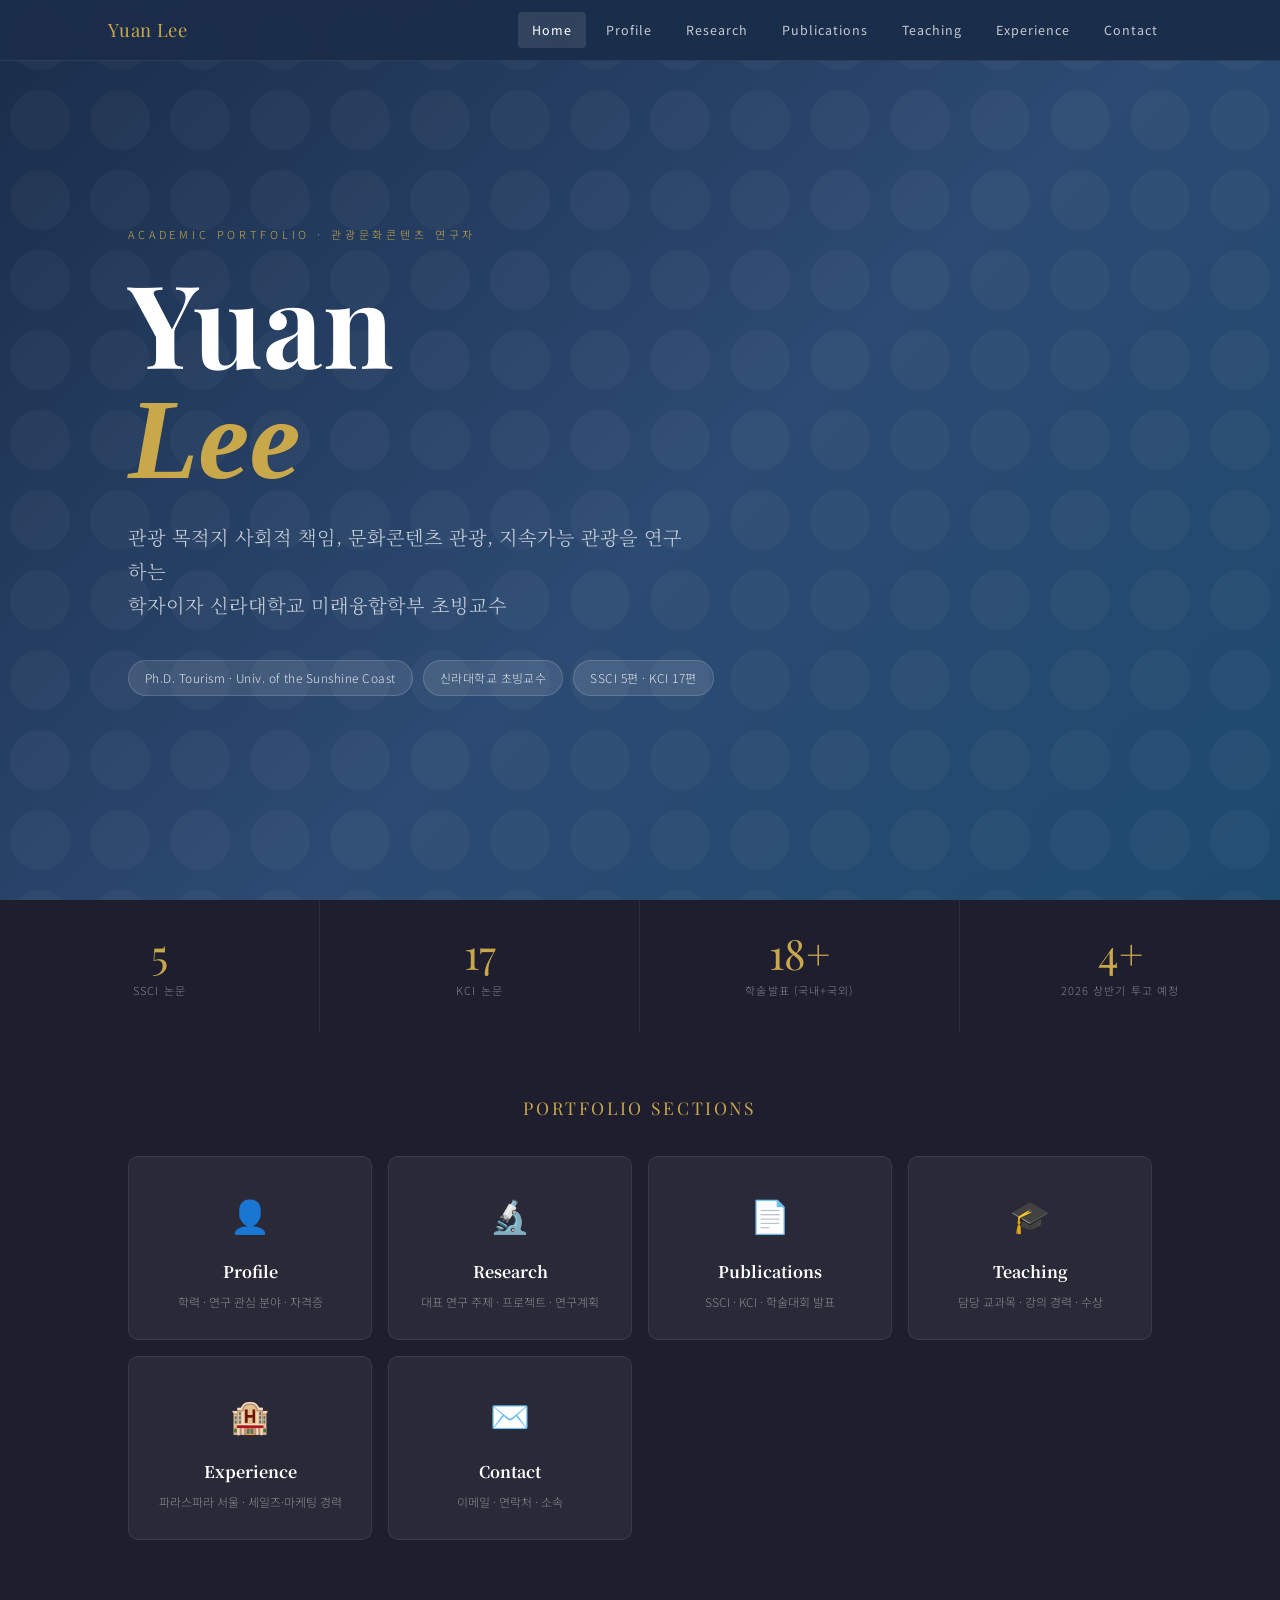
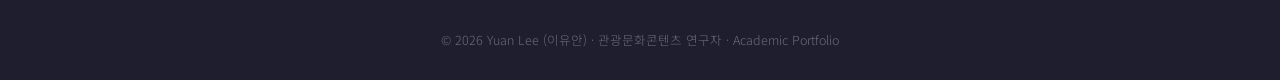
==== commit 15ca97e4: "Remove 경기대 pill from hero" ====
--- a/index.html
+++ b/index.html
@@ -88,7 +88,6 @@
       <span class="pill">Ph.D. Tourism · Univ. of the Sunshine Coast</span>
       <span class="pill">신라대학교 초빙교수</span>
       <span class="pill">SSCI 5편 · KCI 17편</span>
-      <span class="pill">경기대학교 지원 · 2026.09~</span>
     </div>
   </div>
 </section>
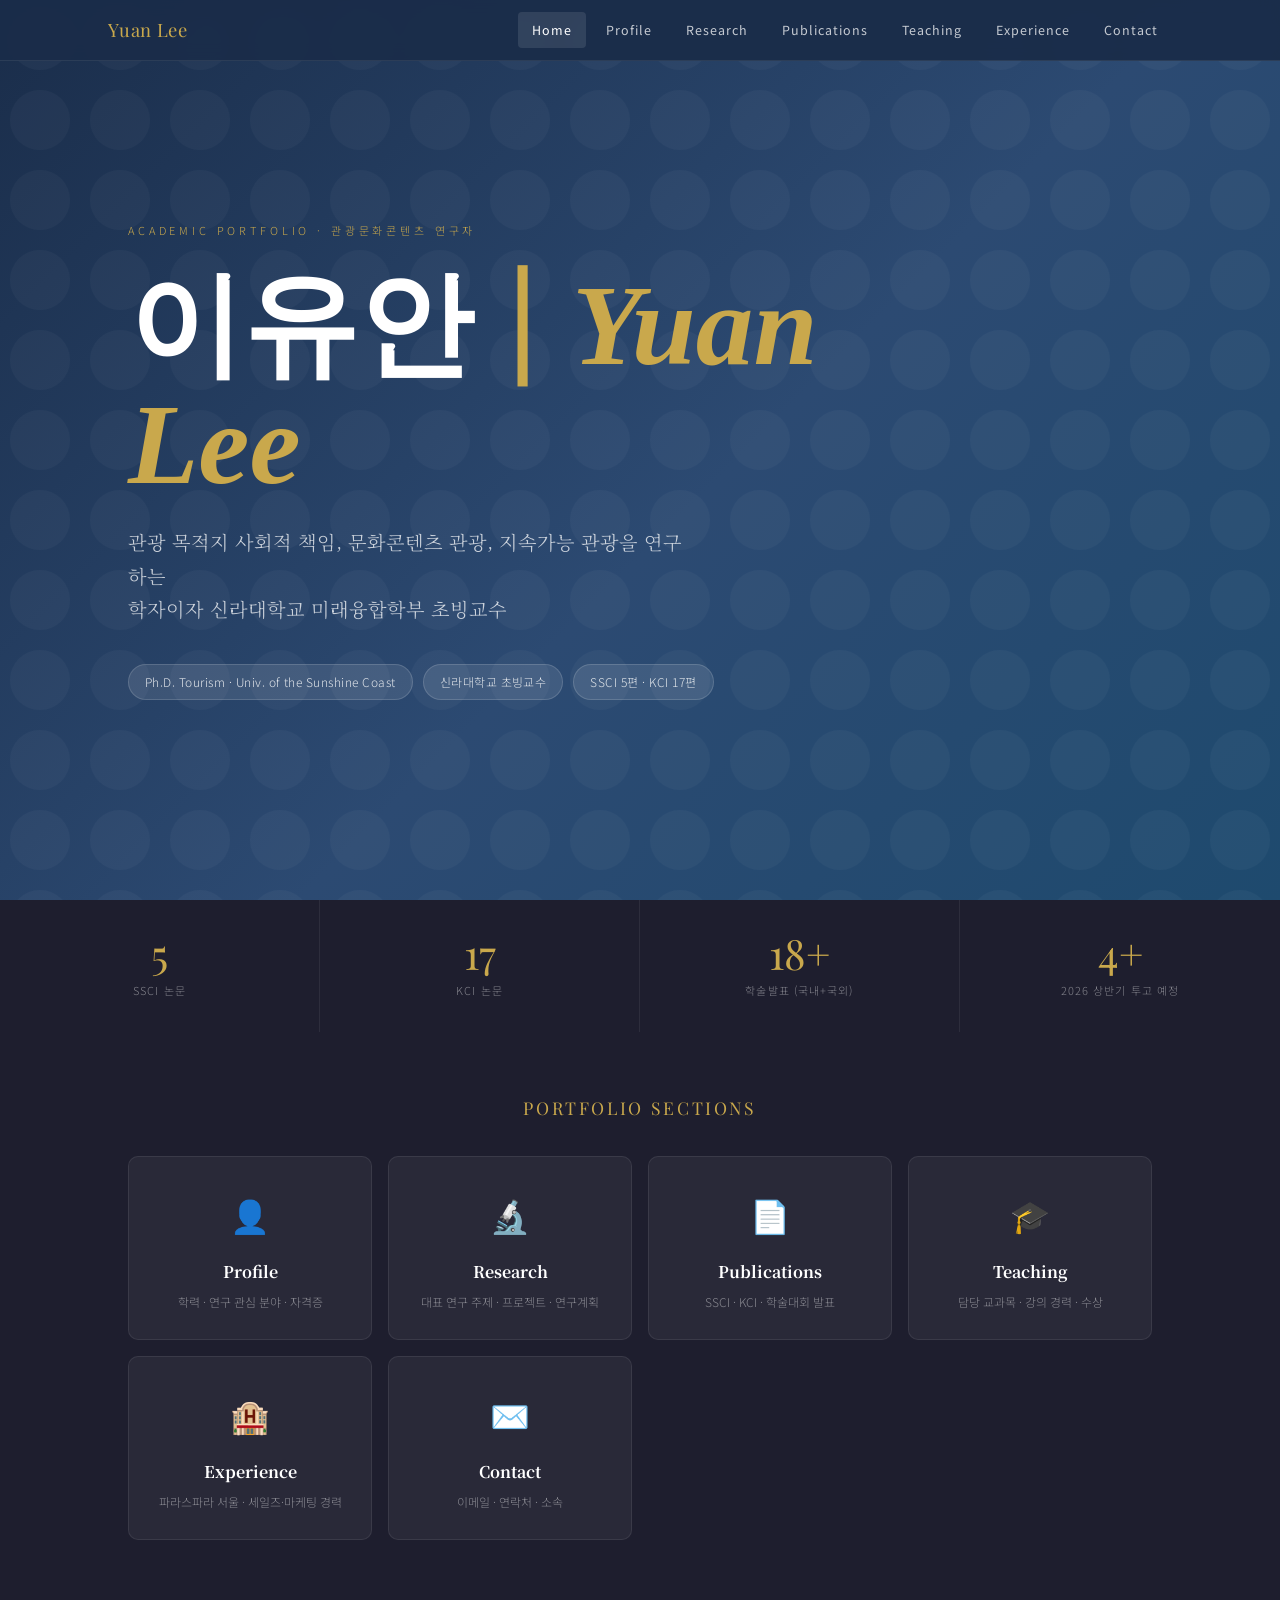
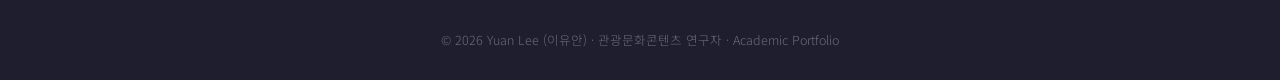
==== commit 5b6af351: "Update hero name to 이유안 | Yuan Lee" ====
--- a/index.html
+++ b/index.html
@@ -54,6 +54,7 @@
       margin-bottom: 6px;
     }
     .nav-card-desc { font-size: 12px; color: rgba(255,255,255,0.45); line-height: 1.6; }
+    .hero-name-divider { color: var(--gold); font-style: normal; margin: 0 8px; }
   </style>
 </head>
 <body>
@@ -79,7 +80,7 @@
 <section id="home">
   <div class="hero-content">
     <p class="hero-eyebrow">Academic Portfolio · 관광문화콘텐츠 연구자</p>
-    <h1 class="hero-name">Yuan<br><em>Lee</em></h1>
+    <h1 class="hero-name">이유안 <span class="hero-name-divider">|</span> <em>Yuan Lee</em></h1>
     <p class="hero-tagline">
       관광 목적지 사회적 책임, 문화콘텐츠 관광, 지속가능 관광을 연구하는<br>
       학자이자 신라대학교 미래융합학부 초빙교수
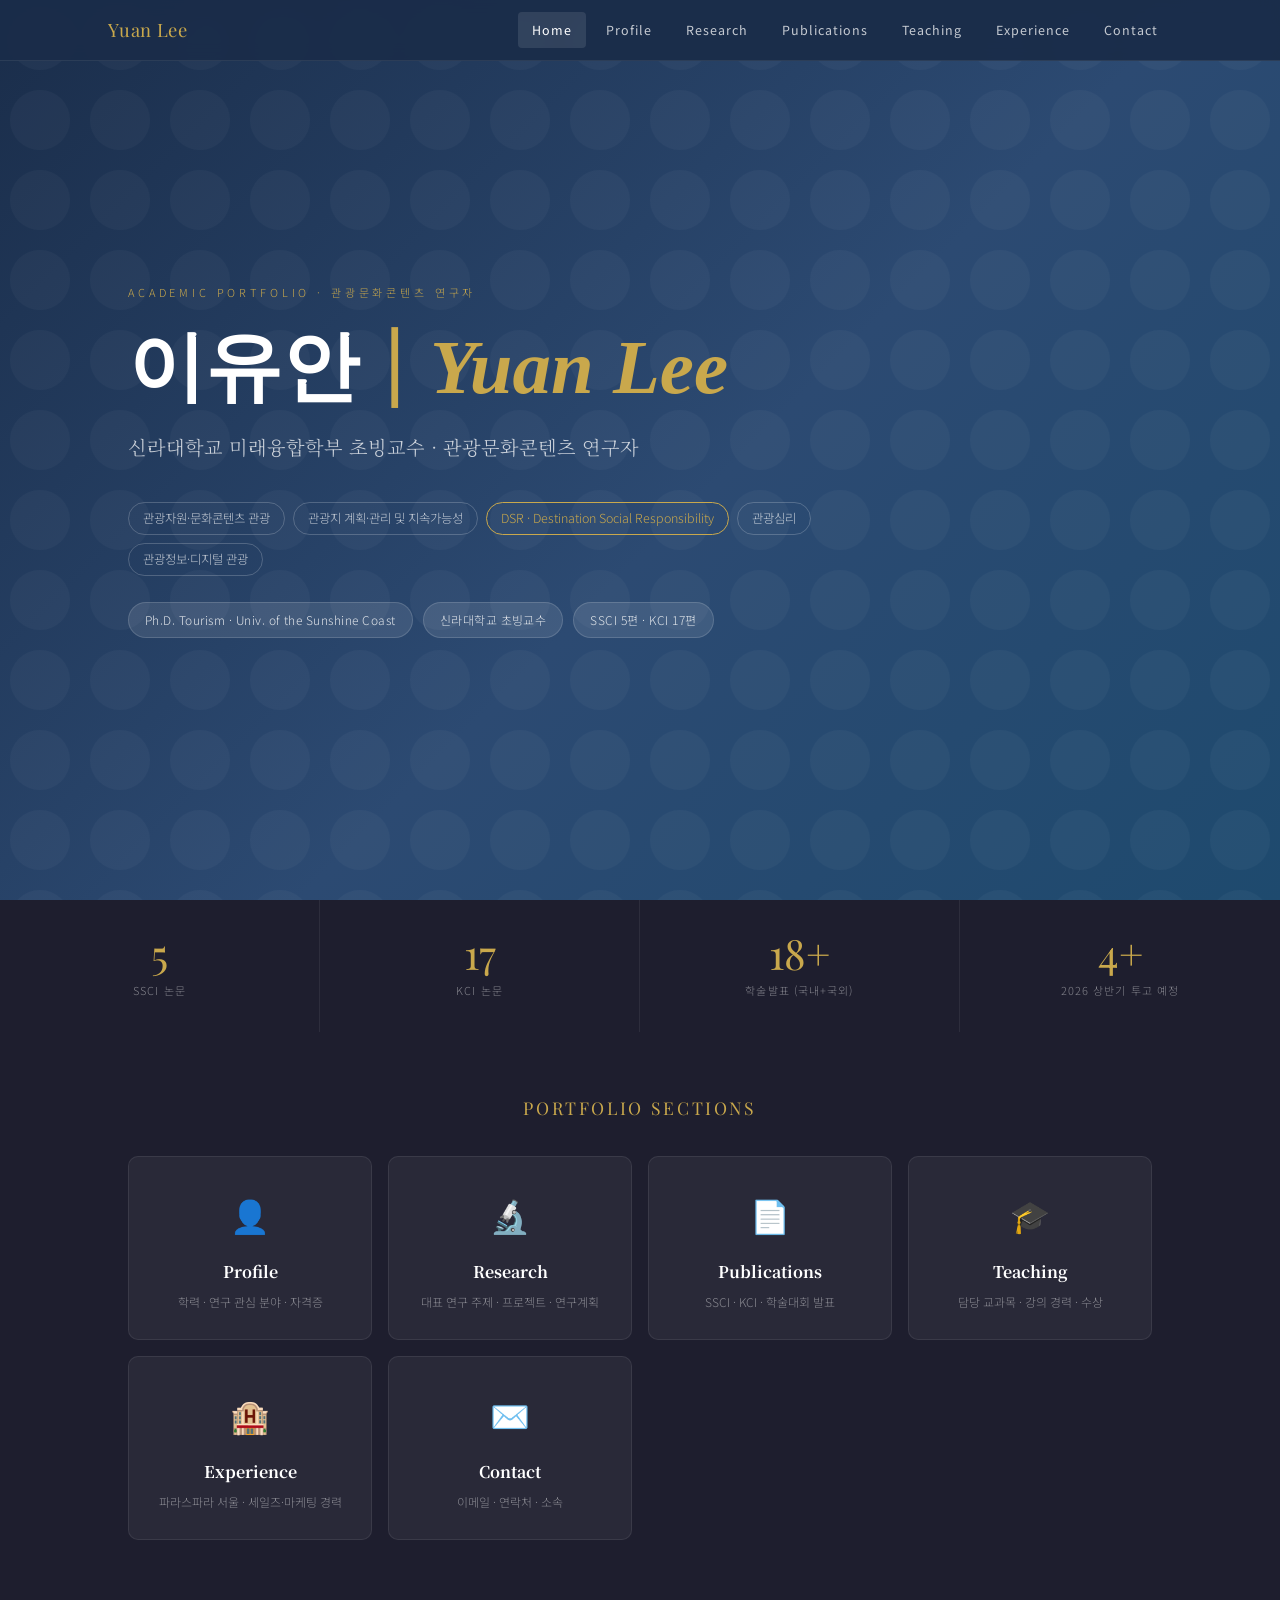
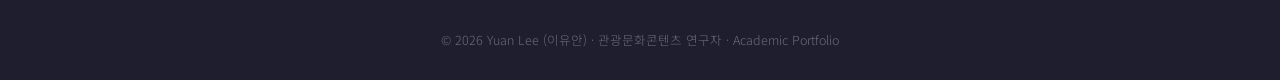
==== commit 27d399b1: "Add research areas below hero name" ====
--- a/index.html
+++ b/index.html
@@ -55,6 +55,19 @@
     }
     .nav-card-desc { font-size: 12px; color: rgba(255,255,255,0.45); line-height: 1.6; }
     .hero-name-divider { color: var(--gold); font-style: normal; margin: 0 8px; }
+    .hero-research { display: flex; flex-wrap: wrap; gap: 8px; margin: 1.2rem 0 1.6rem; }
+    .research-tag {
+      font-family: 'Noto Sans KR', sans-serif;
+      font-size: 0.78rem;
+      color: rgba(255,255,255,0.7);
+      border: 1px solid rgba(255,255,255,0.2);
+      border-radius: 20px;
+      padding: 4px 14px;
+    }
+    .research-tag.highlight {
+      color: var(--gold);
+      border-color: var(--gold);
+    }
   </style>
 </head>
 <body>
@@ -81,10 +94,14 @@
   <div class="hero-content">
     <p class="hero-eyebrow">Academic Portfolio · 관광문화콘텐츠 연구자</p>
     <h1 class="hero-name">이유안 <span class="hero-name-divider">|</span> <em>Yuan Lee</em></h1>
-    <p class="hero-tagline">
-      관광 목적지 사회적 책임, 문화콘텐츠 관광, 지속가능 관광을 연구하는<br>
-      학자이자 신라대학교 미래융합학부 초빙교수
-    </p>
+    <p class="hero-tagline">신라대학교 미래융합학부 초빙교수 · 관광문화콘텐츠 연구자</p>
+    <div class="hero-research">
+      <span class="research-tag">관광자원·문화콘텐츠 관광</span>
+      <span class="research-tag">관광지 계획·관리 및 지속가능성</span>
+      <span class="research-tag highlight">DSR · Destination Social Responsibility</span>
+      <span class="research-tag">관광심리</span>
+      <span class="research-tag">관광정보·디지털 관광</span>
+    </div>
     <div class="hero-pills">
       <span class="pill">Ph.D. Tourism · Univ. of the Sunshine Coast</span>
       <span class="pill">신라대학교 초빙교수</span>
--- a/style.css
+++ b/style.css
@@ -143,7 +143,7 @@
 
 .hero-name {
   font-family: 'Playfair Display', serif;
-  font-size: clamp(3.2rem, 9vw, 7.5rem);
+  font-size: clamp(2.4rem, 6vw, 5rem);
   font-weight: 700;
   line-height: 0.95;
   color: #fff;
